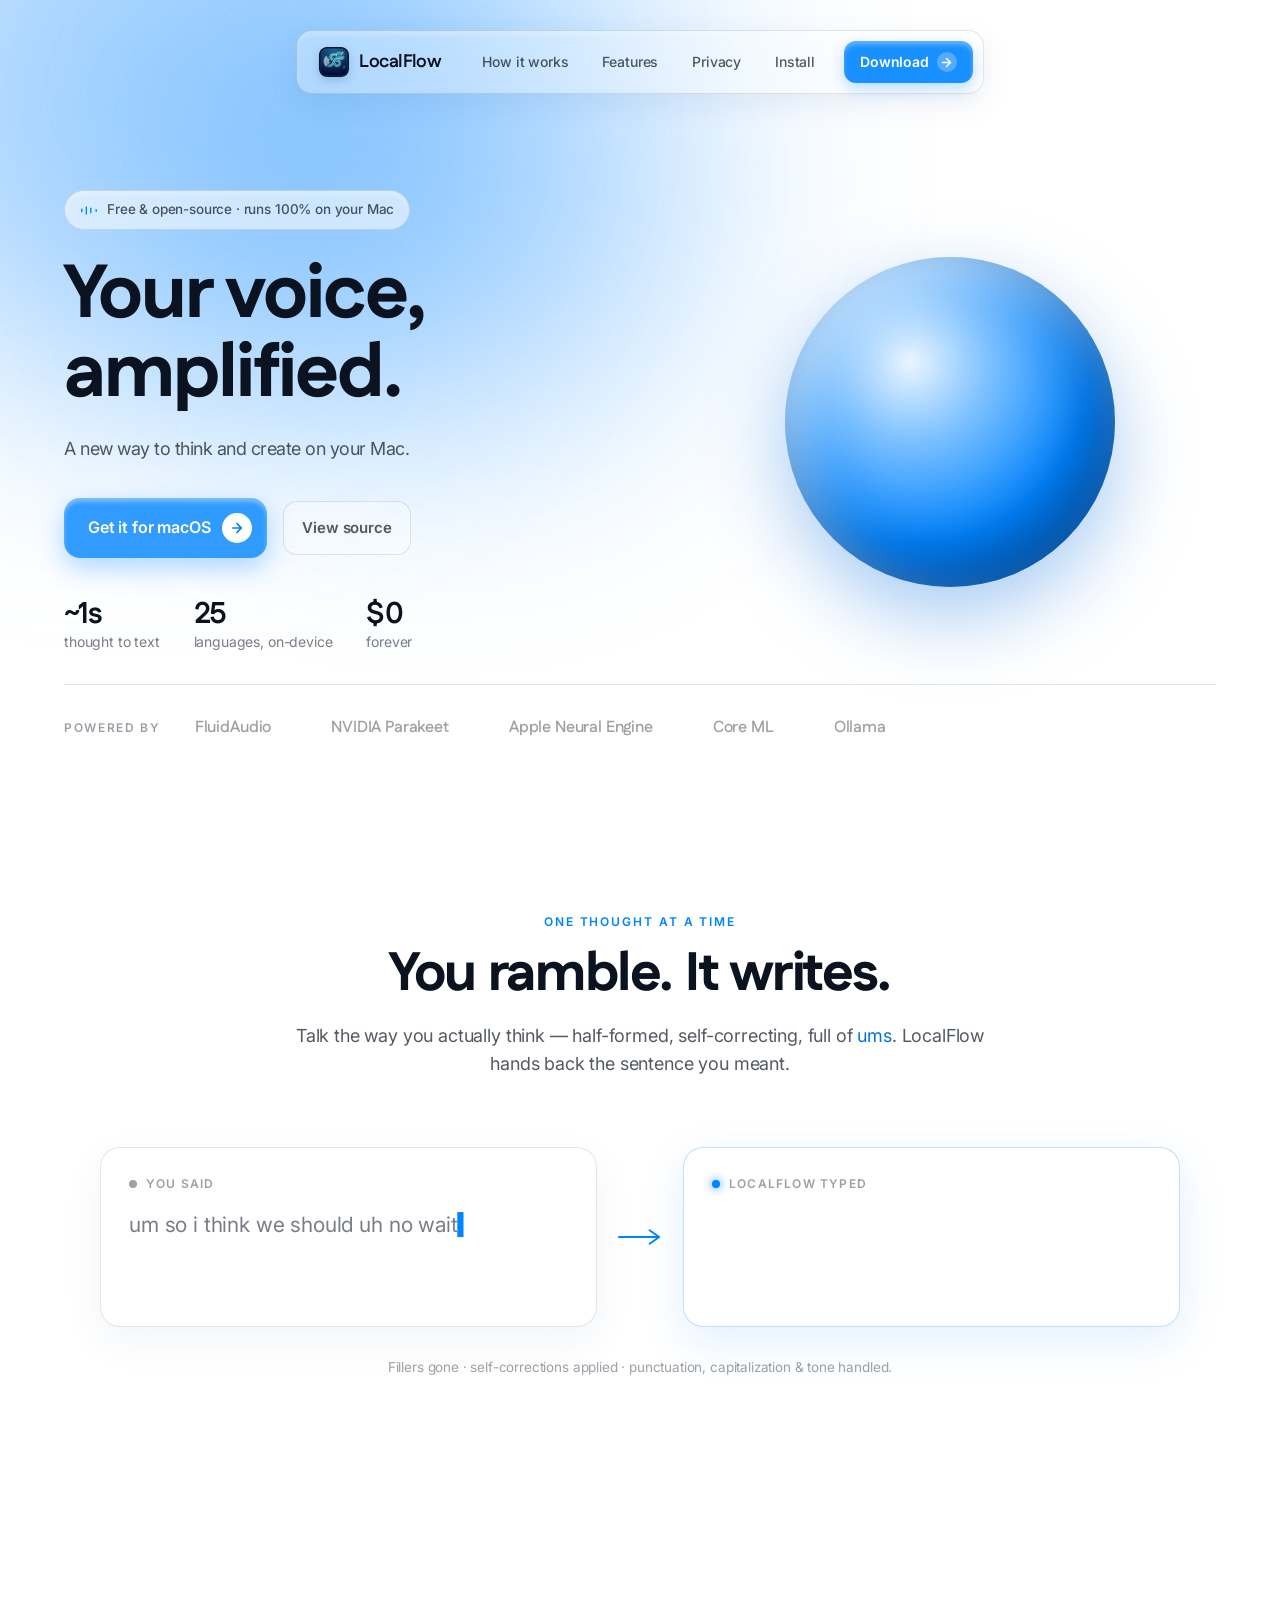
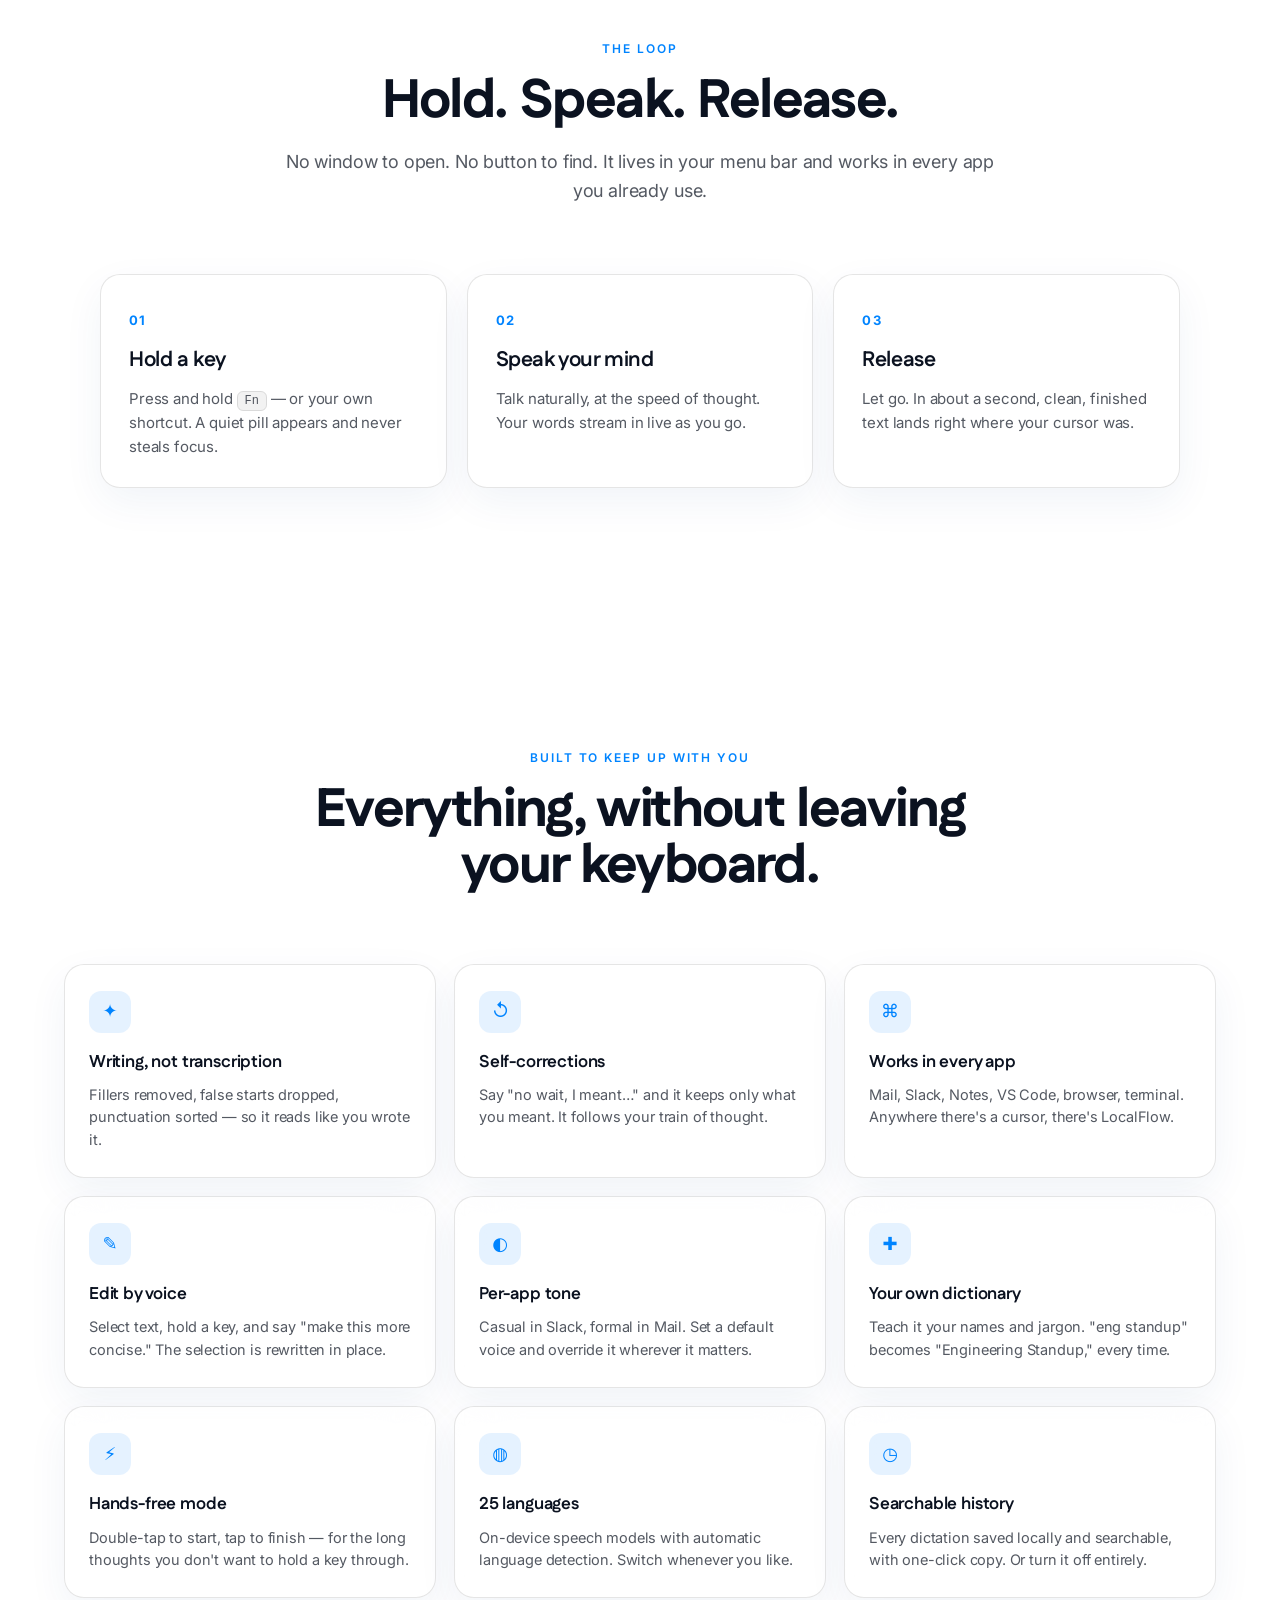
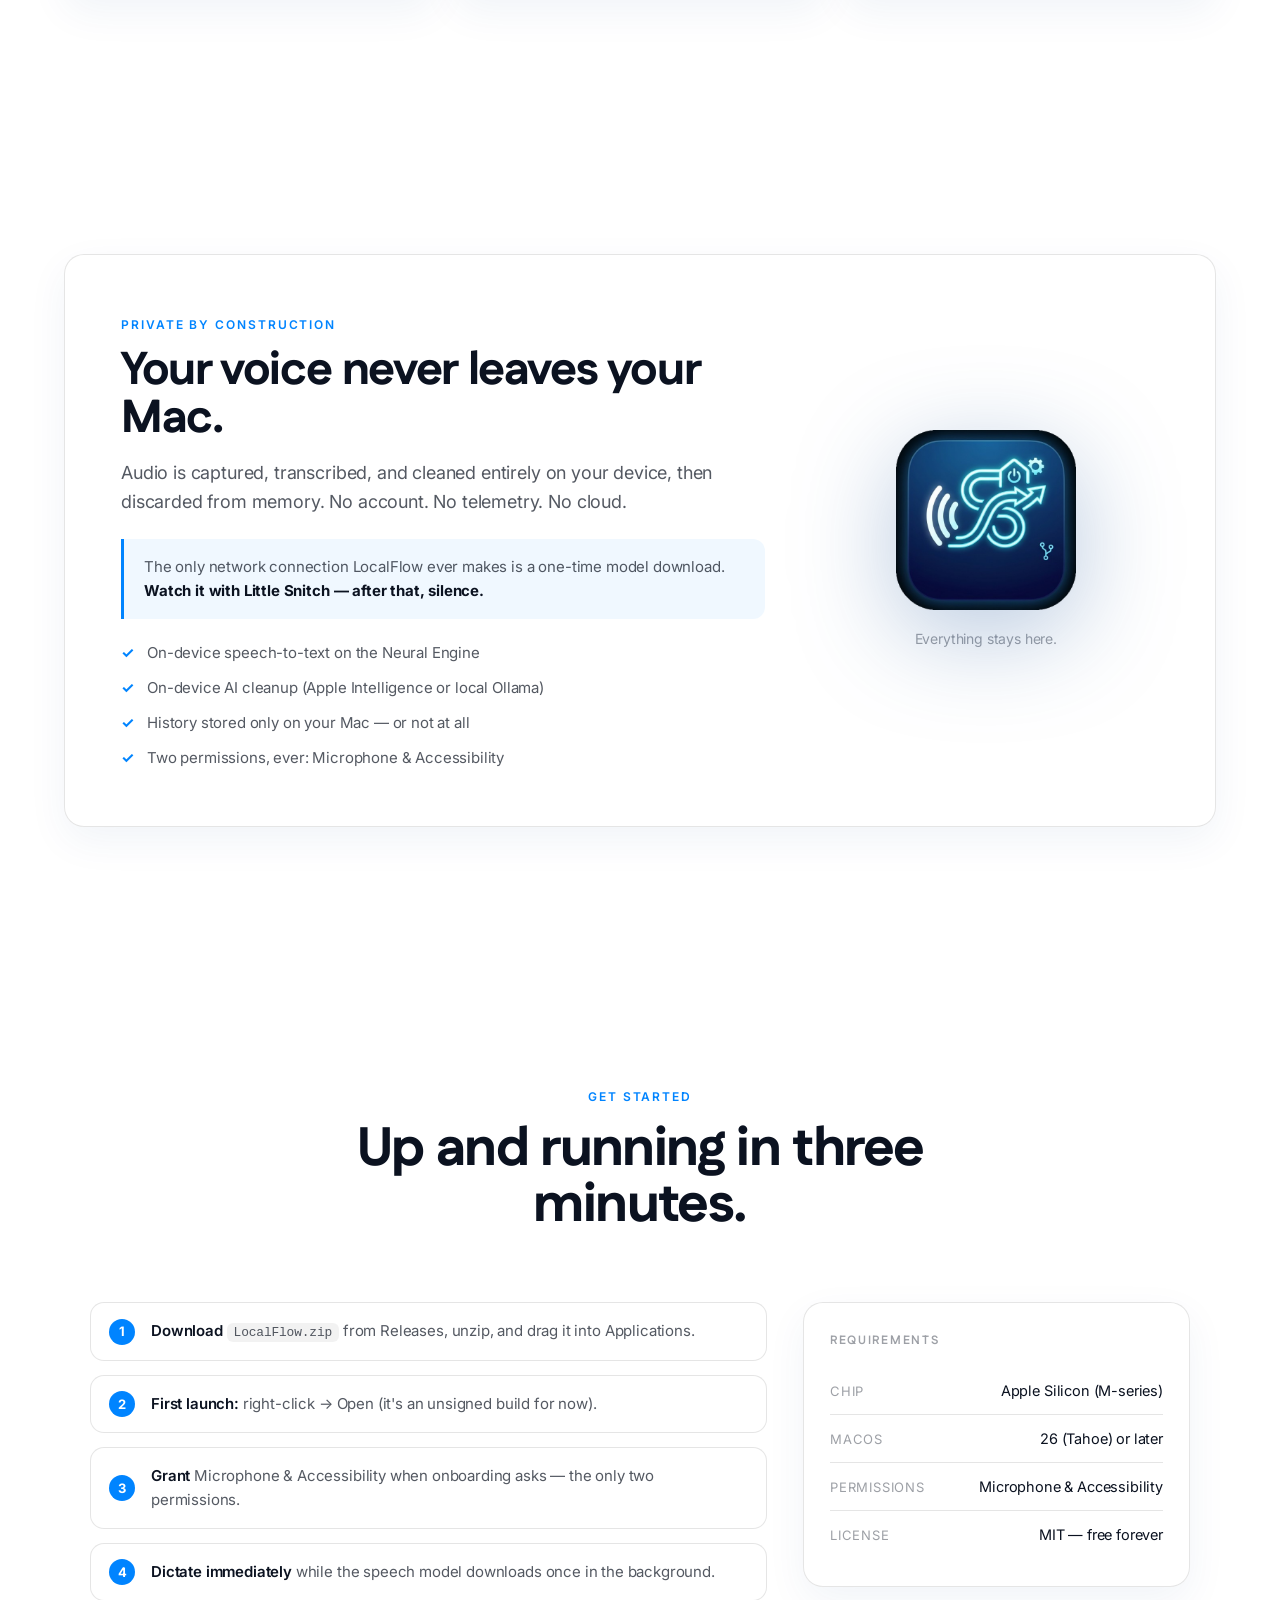
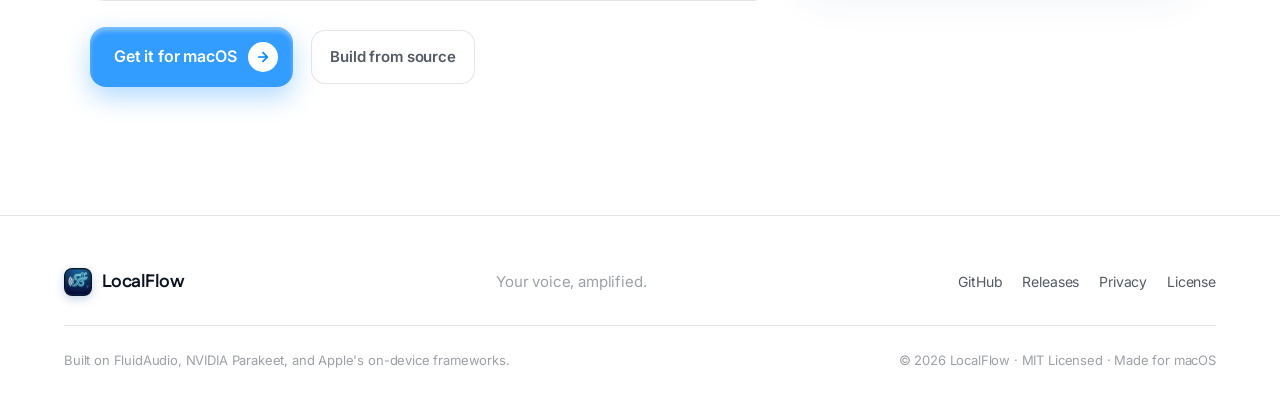
==== docs/index.html @ 54b26c1d "site: update social meta URLs to localflow.ninja.leafsteroids.net Co-authored-by: Cursor <cursoragen" ====
<!DOCTYPE html>
<html lang="en">
<head>
  <meta charset="UTF-8" />
  <meta name="viewport" content="width=device-width, initial-scale=1.0" />
  <title>LocalFlow — Your voice, amplified.</title>
  <meta name="description" content="A new way to think and create on your Mac. Speak naturally and get polished text wherever your cursor is — fast, free, open-source, and 100% on-device." />

  <meta property="og:type" content="website" />
  <meta property="og:title" content="LocalFlow — Your voice, amplified." />
  <meta property="og:description" content="A new way to think and create on your Mac. Free, open-source, 100% on-device voice dictation." />
  <meta property="og:url" content="https://localflow.ninja.leafsteroids.net" />
  <meta property="og:image" content="https://localflow.ninja.leafsteroids.net/assets/localflow-og.png" />
  <meta name="twitter:card" content="summary_large_image" />
  <meta name="twitter:title" content="LocalFlow — Your voice, amplified." />
  <meta name="twitter:description" content="A new way to think and create on your Mac. Free, open-source, 100% on-device voice dictation." />
  <meta name="twitter:image" content="https://localflow.ninja.leafsteroids.net/assets/localflow-og.png" />
  <meta name="theme-color" content="#ffffff" />
  <link rel="icon" type="image/png" sizes="32x32" href="assets/favicon-32.png?v=3" />
  <link rel="icon" type="image/png" sizes="16x16" href="assets/favicon-16.png?v=3" />
  <link rel="icon" type="image/png" sizes="48x48" href="assets/favicon-48.png?v=3" />
  <link rel="icon" type="image/png" href="assets/favicon.png?v=3" />
  <link rel="apple-touch-icon" href="assets/apple-touch-icon.png?v=3" />

  <link rel="preconnect" href="https://fonts.googleapis.com" />
  <link rel="preconnect" href="https://fonts.gstatic.com" crossorigin />
  <link href="https://fonts.googleapis.com/css2?family=Fustat:wght@400;500;600;700;800&family=Inter:wght@400;500;600&display=swap" rel="stylesheet" />
  <link rel="stylesheet" href="styles.css" />
</head>
<body>
  <!-- layered background glow -->
  <div class="bg-glow" aria-hidden="true">
    <span class="glow glow-a"></span>
    <span class="glow glow-b"></span>
  </div>

  <!-- ===================== GLASS NAVBAR ===================== -->
  <nav class="glass-nav" aria-label="Primary">
    <a class="nav-brand" href="#top" aria-label="LocalFlow home">
      <img class="brand-icon" src="assets/localflow-mark.png" alt="" width="30" height="30" />
      LocalFlow
    </a>
    <div class="nav-links">
      <a href="#how">How it works</a>
      <a href="#features">Features</a>
      <a href="#privacy">Privacy</a>
      <a href="#install">Install</a>
    </div>
    <a class="nav-signup" href="https://github.com/saiteja05/localflow/releases" target="_blank" rel="noopener">
      Download
      <span class="signup-arrow" aria-hidden="true">
        <svg viewBox="0 0 16 16" width="13" height="13"><path d="M3 8h9M8 3l5 5-5 5" fill="none" stroke="currentColor" stroke-width="1.8" stroke-linecap="round" stroke-linejoin="round"/></svg>
      </span>
    </a>
  </nav>

  <!-- ===================== HERO ===================== -->
  <header class="hero" id="top">
    <div class="hero-grid">
      <div class="hero-content">
        <div class="badge">
          <span class="badge-mark" aria-hidden="true">
            <svg viewBox="0 0 40 24" width="18" height="11"><g fill="none" stroke="currentColor" stroke-width="3" stroke-linecap="round"><line x1="4" y1="9" x2="4" y2="15"/><line x1="14" y1="4" x2="14" y2="20"/><line x1="24" y1="7" x2="24" y2="17"/><line x1="36" y1="10" x2="36" y2="14"/></g></svg>
          </span>
          Free &amp; open-source · runs 100% on your Mac
        </div>

        <h1 class="hero-title">Your voice,<br />amplified.</h1>
        <p class="hero-sub">A new way to think and create on your Mac.</p>

        <div class="hero-actions">
          <a class="cta-primary" href="https://github.com/saiteja05/localflow/releases" target="_blank" rel="noopener">
            Get it for macOS
            <span class="cta-arrow" aria-hidden="true">
              <svg viewBox="0 0 16 16" width="14" height="14"><path d="M3 8h9M8 3l5 5-5 5" fill="none" stroke="currentColor" stroke-width="1.9" stroke-linecap="round" stroke-linejoin="round"/></svg>
            </span>
          </a>
          <a class="cta-ghost" href="https://github.com/saiteja05/localflow" target="_blank" rel="noopener">View source</a>
        </div>

        <ul class="hero-facts">
          <li><strong>~1s</strong> thought to text</li>
          <li><strong>25</strong> languages, on-device</li>
          <li><strong>$0</strong> forever</li>
        </ul>
      </div>

      <div class="hero-orb" aria-hidden="true">
        <div class="orb-fallback"></div>
        <video class="orb-video" autoplay loop muted playsinline poster="">
          <source src="https://future.co/images/homepage/glassy-orb/orb-purple.webm" type="video/webm" />
        </video>
      </div>
    </div>

    <!-- powered-by row -->
    <div class="poweredby">
      <span class="poweredby-label">Powered by</span>
      <div class="poweredby-logos">
        <span>FluidAudio</span>
        <span>NVIDIA Parakeet</span>
        <span>Apple Neural Engine</span>
        <span>Core ML</span>
        <span>Ollama</span>
      </div>
    </div>
  </header>

  <main>
    <!-- ===================== BEFORE / AFTER ===================== -->
    <section class="demo" id="demo">
      <div class="section-head">
        <span class="kicker">One thought at a time</span>
        <h2>You ramble. It writes.</h2>
        <p class="lede">Talk the way you actually think — half-formed, self-correcting, full of <em>ums</em>. LocalFlow hands back the sentence you meant.</p>
      </div>
      <div class="demo-stage">
        <div class="glass-card demo-before">
          <div class="demo-label"><span class="mic-dot" aria-hidden="true"></span> You said</div>
          <p class="demo-text" id="demo-before-text"></p>
        </div>
        <div class="demo-arrow" aria-hidden="true">
          <svg viewBox="0 0 48 24" width="46" height="24"><path d="M2 12 H42 M34 5 L44 12 L34 19" fill="none" stroke="currentColor" stroke-width="2" stroke-linecap="round" stroke-linejoin="round"/></svg>
        </div>
        <div class="glass-card demo-after">
          <div class="demo-label"><span class="check-dot" aria-hidden="true"></span> LocalFlow typed</div>
          <p class="demo-text demo-clean" id="demo-after-text"></p>
        </div>
      </div>
      <p class="demo-caption">Fillers gone · self-corrections applied · punctuation, capitalization &amp; tone handled.</p>
    </section>

    <!-- ===================== HOW ===================== -->
    <section class="how" id="how">
      <div class="section-head">
        <span class="kicker">The loop</span>
        <h2>Hold. Speak. Release.</h2>
        <p class="lede">No window to open. No button to find. It lives in your menu bar and works in every app you already use.</p>
      </div>
      <ol class="steps">
        <li class="glass-card step reveal"><span class="step-num">01</span><h3>Hold a key</h3><p>Press and hold <kbd>Fn</kbd> — or your own shortcut. A quiet pill appears and never steals focus.</p></li>
        <li class="glass-card step reveal"><span class="step-num">02</span><h3>Speak your mind</h3><p>Talk naturally, at the speed of thought. Your words stream in live as you go.</p></li>
        <li class="glass-card step reveal"><span class="step-num">03</span><h3>Release</h3><p>Let go. In about a second, clean, finished text lands right where your cursor was.</p></li>
      </ol>
    </section>

    <!-- ===================== FEATURES ===================== -->
    <section class="features" id="features">
      <div class="section-head">
        <span class="kicker">Built to keep up with you</span>
        <h2>Everything, without leaving your keyboard.</h2>
      </div>
      <div class="feature-grid">
        <article class="glass-card feature reveal"><div class="feature-ic">✦</div><h3>Writing, not transcription</h3><p>Fillers removed, false starts dropped, punctuation sorted — so it reads like you wrote it.</p></article>
        <article class="glass-card feature reveal"><div class="feature-ic">↺</div><h3>Self-corrections</h3><p>Say "no wait, I meant…" and it keeps only what you meant. It follows your train of thought.</p></article>
        <article class="glass-card feature reveal"><div class="feature-ic">⌘</div><h3>Works in every app</h3><p>Mail, Slack, Notes, VS Code, browser, terminal. Anywhere there's a cursor, there's LocalFlow.</p></article>
        <article class="glass-card feature reveal"><div class="feature-ic">✎</div><h3>Edit by voice</h3><p>Select text, hold a key, and say "make this more concise." The selection is rewritten in place.</p></article>
        <article class="glass-card feature reveal"><div class="feature-ic">◐</div><h3>Per-app tone</h3><p>Casual in Slack, formal in Mail. Set a default voice and override it wherever it matters.</p></article>
        <article class="glass-card feature reveal"><div class="feature-ic">✚</div><h3>Your own dictionary</h3><p>Teach it your names and jargon. "eng standup" becomes "Engineering Standup," every time.</p></article>
        <article class="glass-card feature reveal"><div class="feature-ic">⚡</div><h3>Hands-free mode</h3><p>Double-tap to start, tap to finish — for the long thoughts you don't want to hold a key through.</p></article>
        <article class="glass-card feature reveal"><div class="feature-ic">◍</div><h3>25 languages</h3><p>On-device speech models with automatic language detection. Switch whenever you like.</p></article>
        <article class="glass-card feature reveal"><div class="feature-ic">◷</div><h3>Searchable history</h3><p>Every dictation saved locally and searchable, with one-click copy. Or turn it off entirely.</p></article>
      </div>
    </section>

    <!-- ===================== PRIVACY ===================== -->
    <section class="privacy" id="privacy">
      <div class="glass-card privacy-inner">
        <div class="privacy-copy">
          <span class="kicker">Private by construction</span>
          <h2>Your voice never leaves your Mac.</h2>
          <p class="lede">Audio is captured, transcribed, and cleaned entirely on your device, then discarded from memory. No account. No telemetry. No cloud.</p>
          <p class="privacy-proof">The only network connection LocalFlow ever makes is a one-time model download. <strong>Watch it with Little Snitch — after that, silence.</strong></p>
          <ul class="privacy-list">
            <li>On-device speech-to-text on the Neural Engine</li>
            <li>On-device AI cleanup (Apple Intelligence or local Ollama)</li>
            <li>History stored only on your Mac — or not at all</li>
            <li>Two permissions, ever: Microphone &amp; Accessibility</li>
          </ul>
        </div>
        <div class="privacy-viz" aria-hidden="true">
          <img class="privacy-logo" src="assets/localflow-icon.png" alt="LocalFlow" width="200" height="200" />
          <p class="orb-caption">Everything stays here.</p>
        </div>
      </div>
    </section>

    <!-- ===================== INSTALL ===================== -->
    <section class="install" id="install">
      <div class="section-head">
        <span class="kicker">Get started</span>
        <h2>Up and running in three minutes.</h2>
      </div>
      <div class="install-grid">
        <div class="install-steps">
          <ol>
            <li><span>Download</span> <code>LocalFlow.zip</code> from Releases, unzip, and drag it into Applications.</li>
            <li><span>First launch:</span> right-click → Open (it's an unsigned build for now).</li>
            <li><span>Grant</span> Microphone &amp; Accessibility when onboarding asks — the only two permissions.</li>
            <li><span>Dictate immediately</span> while the speech model downloads once in the background.</li>
          </ol>
          <div class="install-cta">
            <a class="cta-primary" href="https://github.com/saiteja05/localflow/releases" target="_blank" rel="noopener">Get it for macOS
              <span class="cta-arrow" aria-hidden="true"><svg viewBox="0 0 16 16" width="14" height="14"><path d="M3 8h9M8 3l5 5-5 5" fill="none" stroke="currentColor" stroke-width="1.9" stroke-linecap="round" stroke-linejoin="round"/></svg></span>
            </a>
            <a class="cta-ghost" href="https://github.com/saiteja05/localflow#build-from-source" target="_blank" rel="noopener">Build from source</a>
          </div>
        </div>
        <aside class="glass-card req-card">
          <h3>Requirements</h3>
          <dl>
            <div><dt>Chip</dt><dd>Apple Silicon (M-series)</dd></div>
            <div><dt>macOS</dt><dd>26 (Tahoe) or later</dd></div>
            <div><dt>Permissions</dt><dd>Microphone &amp; Accessibility</dd></div>
            <div><dt>License</dt><dd>MIT — free forever</dd></div>
          </dl>
        </aside>
      </div>
    </section>
  </main>

  <!-- ===================== FOOTER ===================== -->
  <footer class="footer">
    <div class="footer-top">
      <a class="nav-brand" href="#top" aria-label="LocalFlow home">
        <img class="brand-icon" src="assets/localflow-mark.png" alt="" width="28" height="28" />
        LocalFlow
      </a>
      <p class="footer-tag">Your voice, amplified.</p>
      <nav class="footer-links" aria-label="Footer">
        <a href="https://github.com/saiteja05/localflow" target="_blank" rel="noopener">GitHub</a>
        <a href="https://github.com/saiteja05/localflow/releases" target="_blank" rel="noopener">Releases</a>
        <a href="#privacy">Privacy</a>
        <a href="https://github.com/saiteja05/localflow/blob/main/LICENSE" target="_blank" rel="noopener">License</a>
      </nav>
    </div>
    <div class="footer-bottom">
      <p>Built on FluidAudio, NVIDIA Parakeet, and Apple's on-device frameworks.</p>
      <p>© <span id="year"></span> LocalFlow · MIT Licensed · Made for macOS</p>
    </div>
  </footer>

  <script src="script.js"></script>
</body>
</html>
---- docs/styles.css ----
/* ============================================================
   localflow — "liquid glass" light theme
   White canvas · blue glow · glassmorphism · Fustat + Inter
   ============================================================ */

:root {
  --bg: #ffffff;
  --ink: #0b1220;
  --ink-70: rgba(11, 18, 32, 0.70);
  --ink-55: rgba(11, 18, 32, 0.55);
  --ink-40: rgba(11, 18, 32, 0.40);
  --blue: #0084ff;
  --blue-strong: #0072e0;
  --blue-lt: #319aff;
  --blue-ltr: #60b1ff;
  --star: #ff801e;
  --glass: rgba(255, 255, 255, 0.30);
  --glass-strong: rgba(255, 255, 255, 0.55);
  --stroke: rgba(0, 0, 0, 0.10);
  --hi: inset 0px 4px 4px 0px rgba(255, 255, 255, 0.25);
  --maxw: 1600px;
  --ease: cubic-bezier(0.22, 1, 0.36, 1);
}

* { box-sizing: border-box; margin: 0; padding: 0; }
html { scroll-behavior: smooth; -webkit-text-size-adjust: 100%; }
html, body { height: 100%; }

body {
  font-family: 'Inter', system-ui, -apple-system, sans-serif;
  background: var(--bg);
  color: var(--ink);
  -webkit-font-smoothing: antialiased;
  -moz-osx-font-smoothing: grayscale;
  letter-spacing: -0.01em;
  line-height: 1.6;
  overflow-x: hidden;
  position: relative;
}

a { color: inherit; text-decoration: none; }
em { font-style: normal; color: var(--blue-strong); }
::selection { background: rgba(0, 132, 255, 0.18); }

h1, h2, h3, .nav-brand, .stat-num, .hero-facts strong {
  font-family: 'Fustat', 'Inter', sans-serif;
}

/* ===================== BACKGROUND GLOW ===================== */
.bg-glow { position: fixed; inset: 0; z-index: 0; pointer-events: none; overflow: hidden; }
.glow { position: absolute; border-radius: 50%; filter: blur(120px); opacity: 0.55; }
.glow-a { width: 620px; height: 620px; top: -220px; left: -160px; background: var(--blue-ltr); }
.glow-b { width: 520px; height: 520px; top: -80px; left: 180px; background: var(--blue-lt); opacity: 0.40; }

/* ===================== GLASS NAVBAR ===================== */
.glass-nav {
  position: sticky;
  top: 30px;
  z-index: 50;
  width: fit-content;
  max-width: calc(100% - 32px);
  margin: 30px auto 0;
  display: flex;
  align-items: center;
  gap: 8px;
  padding: 10px 10px 10px 22px;
  background: var(--glass);
  -webkit-backdrop-filter: blur(50px);
  backdrop-filter: blur(50px);
  border: 1px solid var(--stroke);
  border-radius: 16px;
  box-shadow: var(--hi), 0 10px 30px rgba(0, 60, 140, 0.08);
}
.nav-brand { display: inline-flex; align-items: center; gap: 10px; font-weight: 700; font-size: 18px; color: var(--ink); letter-spacing: -0.03em; }
.nav-logo { color: var(--blue); display: inline-flex; }
.brand-icon { display: block; border-radius: 8px; box-shadow: 0 3px 10px rgba(0, 60, 140, 0.22); }
.nav-links { display: flex; align-items: center; gap: 4px; margin: 0 6px 0 18px; }
.nav-links a { font-size: 14px; font-weight: 500; color: var(--ink-70); padding: 9px 15px; border-radius: 10px; transition: color 0.2s, background 0.2s; }
.nav-links a:hover { color: var(--ink); background: rgba(255,255,255,0.45); }
.nav-signup {
  display: inline-flex; align-items: center; gap: 8px;
  font-size: 14px; font-weight: 600; color: #fff;
  background: rgba(0, 132, 255, 0.9);
  padding: 10px 16px; border-radius: 12px;
  box-shadow: inset 0px 4px 4px 0px rgba(255,255,255,0.30), 0 6px 16px rgba(0,132,255,0.28);
  transition: transform 0.2s var(--ease), background 0.2s;
}
.nav-signup:hover { background: var(--blue); transform: translateY(-1px); }
.signup-arrow { display: inline-flex; width: 20px; height: 20px; align-items: center; justify-content: center; background: rgba(255,255,255,0.25); border-radius: 50%; }

/* ===================== HERO ===================== */
.hero { position: relative; z-index: 10; max-width: var(--maxw); margin: 0 auto; padding: clamp(48px, 8vw, 96px) clamp(20px, 5vw, 72px) 40px; }
.hero-grid { display: grid; grid-template-columns: 1.05fr 0.95fr; gap: 32px; align-items: center; }

.badge {
  display: inline-flex; align-items: center; gap: 9px;
  font-size: 13.5px; font-weight: 500; color: var(--ink-70);
  background: var(--glass-strong);
  border: 1px solid var(--stroke);
  box-shadow: var(--hi);
  padding: 8px 15px; border-radius: 999px;
  -webkit-backdrop-filter: blur(20px); backdrop-filter: blur(20px);
}
.badge-mark { color: var(--blue); display: inline-flex; }

.hero-title { font-weight: 800; font-size: clamp(44px, 6vw, 75px); line-height: 1.05; letter-spacing: -2px; margin: 26px 0 0; color: var(--ink); }
.hero-sub { font-size: 18px; letter-spacing: -0.5px; color: var(--ink-70); max-width: 520px; margin-top: 22px; }

.hero-actions { display: flex; align-items: center; gap: 16px; margin-top: 34px; flex-wrap: wrap; }
.cta-primary {
  display: inline-flex; align-items: center; gap: 12px;
  font-size: 16px; font-weight: 600; color: #fff;
  background: rgba(0, 132, 255, 0.8);
  -webkit-backdrop-filter: blur(2px); backdrop-filter: blur(2px);
  padding: 15px 15px 15px 24px; border-radius: 16px;
  box-shadow: inset 0px 4px 4px 0px rgba(255,255,255,0.35), 0 10px 26px rgba(0,132,255,0.30);
  transition: transform 0.25s var(--ease), background 0.25s;
}
.cta-primary:hover { transform: scale(1.02); background: var(--blue); }
.cta-arrow { display: inline-flex; width: 30px; height: 30px; align-items: center; justify-content: center; background: #fff; color: var(--blue); border-radius: 50%; }
.cta-ghost { font-size: 15px; font-weight: 600; color: var(--ink-70); padding: 14px 18px; border-radius: 14px; border: 1px solid var(--stroke); background: var(--glass); transition: color 0.2s, background 0.2s; }
.cta-ghost:hover { color: var(--ink); background: var(--glass-strong); }

.hero-facts { list-style: none; display: flex; gap: 34px; margin-top: 40px; flex-wrap: wrap; }
.hero-facts li { font-size: 14px; color: var(--ink-55); }
.hero-facts strong { display: block; font-size: 30px; font-weight: 700; color: var(--ink); letter-spacing: -0.03em; line-height: 1.1; }

/* orb */
.hero-orb { position: relative; min-height: 440px; display: flex; align-items: center; justify-content: center; }
.orb-fallback {
  position: absolute; width: 62%; aspect-ratio: 1; border-radius: 50%;
  background:
    radial-gradient(circle at 38% 32%, #eaf5ff 0%, #7cc0ff 26%, var(--blue) 60%, #0057b8 100%);
  box-shadow: 0 30px 80px rgba(0,110,220,0.35), inset -20px -26px 60px rgba(0,40,90,0.45), inset 18px 20px 50px rgba(255,255,255,0.6);
  filter: blur(0.3px);
  animation: float 7s ease-in-out infinite;
}
.orb-video {
  position: relative; z-index: 2;
  width: 100%; max-width: 620px; height: auto;
  transform: scale(1.25);
  mix-blend-mode: screen;
  filter: hue-rotate(-55deg) saturate(250%) brightness(1.2) contrast(1.1);
  pointer-events: none;
}
.hero-orb.no-video .orb-video { display: none; }
.hero-orb.no-video .orb-fallback { width: 70%; }
@keyframes float { 0%,100% { transform: translateY(0); } 50% { transform: translateY(-14px); } }

/* powered by */
.poweredby { display: flex; align-items: center; gap: 34px; margin-top: 30px; padding-top: 30px; border-top: 1px solid var(--stroke); flex-wrap: wrap; }
.poweredby-label { font-size: 12px; text-transform: uppercase; letter-spacing: 0.14em; color: var(--ink-40); font-weight: 600; }
.poweredby-logos { display: flex; align-items: center; gap: clamp(24px, 5vw, 60px); flex-wrap: wrap; }
.poweredby-logos span { font-family: 'Fustat', sans-serif; font-weight: 600; font-size: 16px; color: var(--ink-40); filter: grayscale(1); transition: color 0.2s; }
.poweredby-logos span:hover { color: var(--ink-70); }

/* ===================== SHARED SECTIONS ===================== */
main { position: relative; z-index: 10; }
section { max-width: var(--maxw); margin: 0 auto; padding: clamp(64px, 10vw, 130px) clamp(20px, 5vw, 72px); }
.section-head { max-width: 720px; margin: 0 auto clamp(40px, 6vw, 68px); text-align: center; }
.kicker { display: inline-block; font-size: 12px; letter-spacing: 0.16em; text-transform: uppercase; color: var(--blue); font-weight: 600; margin-bottom: 16px; }
.section-head h2 { font-size: clamp(30px, 4.6vw, 54px); font-weight: 800; letter-spacing: -0.03em; line-height: 1.04; }
.lede { font-size: clamp(15px, 1.5vw, 18px); color: var(--ink-70); margin-top: 18px; }

.glass-card {
  background: var(--glass-strong);
  border: 1px solid var(--stroke);
  border-radius: 20px;
  box-shadow: var(--hi), 0 14px 40px rgba(0, 60, 140, 0.06);
  -webkit-backdrop-filter: blur(30px); backdrop-filter: blur(30px);
}

/* demo */
.demo-stage { display: flex; align-items: stretch; justify-content: center; gap: 20px; max-width: 1080px; margin: 0 auto; flex-wrap: wrap; }
.demo-before, .demo-after { flex: 1 1 380px; min-height: 180px; padding: 26px 28px; }
.demo-after { border-color: rgba(0,132,255,0.25); box-shadow: var(--hi), 0 14px 44px rgba(0,132,255,0.12); }
.demo-label { display: flex; align-items: center; gap: 9px; font-size: 12px; color: var(--ink-40); text-transform: uppercase; letter-spacing: 0.1em; font-weight: 600; margin-bottom: 16px; }
.mic-dot, .check-dot { width: 8px; height: 8px; border-radius: 50%; display: inline-block; }
.mic-dot { background: var(--ink-40); animation: pulse 1.4s ease-in-out infinite; }
.check-dot { background: var(--blue); box-shadow: 0 0 10px var(--blue); }
@keyframes pulse { 0%,100% { opacity: 0.3; } 50% { opacity: 1; } }
.demo-text { font-size: clamp(17px, 2vw, 21px); line-height: 1.5; color: var(--ink-55); min-height: 1.5em; }
.demo-text::after { content: "▍"; color: var(--blue); opacity: 0; }
.demo-text.typing::after { opacity: 1; animation: caret 1s step-end infinite; }
@keyframes caret { 50% { opacity: 0; } }
.demo-clean { color: var(--ink); font-weight: 600; }
.demo-arrow { display: flex; align-items: center; color: var(--blue); }
.demo-caption { text-align: center; color: var(--ink-40); font-size: 13.5px; margin-top: 30px; }

/* how */
.steps { list-style: none; display: grid; grid-template-columns: repeat(3, 1fr); gap: 20px; max-width: 1080px; margin: 0 auto; }
.step { padding: 32px 28px 28px; }
.step-num { font-size: 13px; font-weight: 700; color: var(--blue); letter-spacing: 0.1em; }
.step h3 { font-size: 21px; font-weight: 700; letter-spacing: -0.02em; margin: 12px 0 9px; }
.step p { color: var(--ink-70); font-size: 15px; }
.step kbd { font-family: ui-monospace, monospace; font-size: 12px; background: rgba(0,0,0,0.05); border: 1px solid var(--stroke); border-radius: 6px; padding: 2px 7px; }

/* features */
.feature-grid { display: grid; grid-template-columns: repeat(3, 1fr); gap: 18px; max-width: 1180px; margin: 0 auto; }
.feature { padding: 26px 24px; transition: transform 0.35s var(--ease), box-shadow 0.35s; }
.feature:hover { transform: translateY(-4px); box-shadow: var(--hi), 0 22px 50px rgba(0,60,140,0.12); }
.feature-ic { width: 42px; height: 42px; display: flex; align-items: center; justify-content: center; border-radius: 12px; background: rgba(0,132,255,0.1); color: var(--blue); font-size: 18px; margin-bottom: 16px; }
.feature h3 { font-size: 17px; font-weight: 700; letter-spacing: -0.01em; margin-bottom: 8px; }
.feature p { color: var(--ink-70); font-size: 14.5px; line-height: 1.55; }

/* privacy */
.privacy-inner { display: grid; grid-template-columns: 1.3fr 0.7fr; gap: 48px; align-items: center; padding: clamp(32px, 5vw, 56px); max-width: 1180px; margin: 0 auto; }
.privacy-copy .kicker { margin-bottom: 12px; }
.privacy-copy h2 { font-size: clamp(28px, 4vw, 46px); font-weight: 800; letter-spacing: -0.03em; line-height: 1.05; }
.privacy-copy .lede { margin-top: 16px; }
.privacy-proof { margin: 22px 0; padding: 16px 20px; border-left: 3px solid var(--blue); background: rgba(0,132,255,0.06); border-radius: 0 12px 12px 0; color: var(--ink-70); font-size: 15px; }
.privacy-proof strong { color: var(--ink); }
.privacy-list { list-style: none; display: grid; gap: 11px; }
.privacy-list li { position: relative; padding-left: 26px; color: var(--ink-70); font-size: 15px; }
.privacy-list li::before { content: "✓"; position: absolute; left: 0; color: var(--blue); font-weight: 700; }
.privacy-viz { display: flex; flex-direction: column; align-items: center; gap: 18px; }
.privacy-logo { width: 180px; height: 180px; border-radius: 32px; filter: drop-shadow(0 24px 50px rgba(0,60,140,0.28)); animation: float 7s ease-in-out infinite; }
.orb-caption { color: var(--ink-40); font-size: 14px; }

/* install */
.install-grid { display: grid; grid-template-columns: 1.4fr 0.8fr; gap: 36px; max-width: 1100px; margin: 0 auto; align-items: start; }
.install-steps ol { list-style: none; counter-reset: step; display: grid; gap: 14px; }
.install-steps li { counter-increment: step; position: relative; padding: 16px 20px 16px 60px; background: var(--glass-strong); border: 1px solid var(--stroke); border-radius: 14px; box-shadow: var(--hi); color: var(--ink-70); font-size: 15px; -webkit-backdrop-filter: blur(20px); backdrop-filter: blur(20px); }
.install-steps li span { color: var(--ink); font-weight: 600; }
.install-steps li::before { content: counter(step); position: absolute; left: 18px; top: 50%; transform: translateY(-50%); width: 26px; height: 26px; display: flex; align-items: center; justify-content: center; border-radius: 50%; background: var(--blue); color: #fff; font-size: 13px; font-weight: 700; }
.install-steps code, .req-card code { font-family: ui-monospace, monospace; font-size: 0.86em; background: rgba(0,0,0,0.05); border-radius: 6px; padding: 2px 7px; }
.install-cta { display: flex; align-items: center; gap: 18px; margin-top: 26px; flex-wrap: wrap; }
.req-card { padding: 28px 26px; }
.req-card h3 { font-size: 12px; text-transform: uppercase; letter-spacing: 0.14em; color: var(--ink-40); margin-bottom: 16px; font-weight: 700; }
.req-card dl > div { display: flex; justify-content: space-between; align-items: baseline; gap: 16px; padding: 12px 0; border-top: 1px solid var(--stroke); }
.req-card dl > div:first-child { border-top: none; }
.req-card dt { color: var(--ink-40); font-size: 13px; text-transform: uppercase; letter-spacing: 0.06em; }
.req-card dd { color: var(--ink); font-size: 14.5px; text-align: right; }

/* footer */
.footer { position: relative; z-index: 10; max-width: var(--maxw); margin: 0 auto; padding: 52px clamp(20px, 5vw, 72px) 40px; border-top: 1px solid var(--stroke); }
.footer-top { display: flex; align-items: center; justify-content: space-between; gap: 22px; flex-wrap: wrap; }
.footer-tag { color: var(--ink-40); font-size: 15px; }
.footer-links { display: flex; gap: 20px; flex-wrap: wrap; }
.footer-links a { color: var(--ink-70); font-size: 14px; transition: color 0.2s; }
.footer-links a:hover { color: var(--blue); }
.footer-bottom { margin-top: 28px; padding-top: 24px; border-top: 1px solid var(--stroke); display: flex; justify-content: space-between; gap: 14px; flex-wrap: wrap; }
.footer-bottom p { color: var(--ink-40); font-size: 13px; }

/* reveal */
.reveal { opacity: 0; transform: translateY(26px); transition: opacity 0.7s var(--ease), transform 0.7s var(--ease); }
.reveal.in { opacity: 1; transform: translateY(0); }

/* responsive */
@media (max-width: 960px) {
  .hero-grid { grid-template-columns: 1fr; gap: 8px; }
  .hero-orb { min-height: 320px; order: -1; }
  .nav-links { display: none; }
  .steps { grid-template-columns: 1fr; }
  .feature-grid { grid-template-columns: repeat(2, 1fr); }
  .privacy-inner { grid-template-columns: 1fr; gap: 32px; }
  .install-grid { grid-template-columns: 1fr; }
}
@media (max-width: 560px) {
  .feature-grid { grid-template-columns: 1fr; }
  .demo-arrow { transform: rotate(90deg); }
  .footer-bottom { flex-direction: column; }
  .hero-facts { gap: 24px; }
}
@media (prefers-reduced-motion: reduce) {
  .reveal { opacity: 1 !important; transform: none !important; }
  .orb-fallback, .privacy-logo { animation: none !important; }
  html { scroll-behavior: auto; }
}
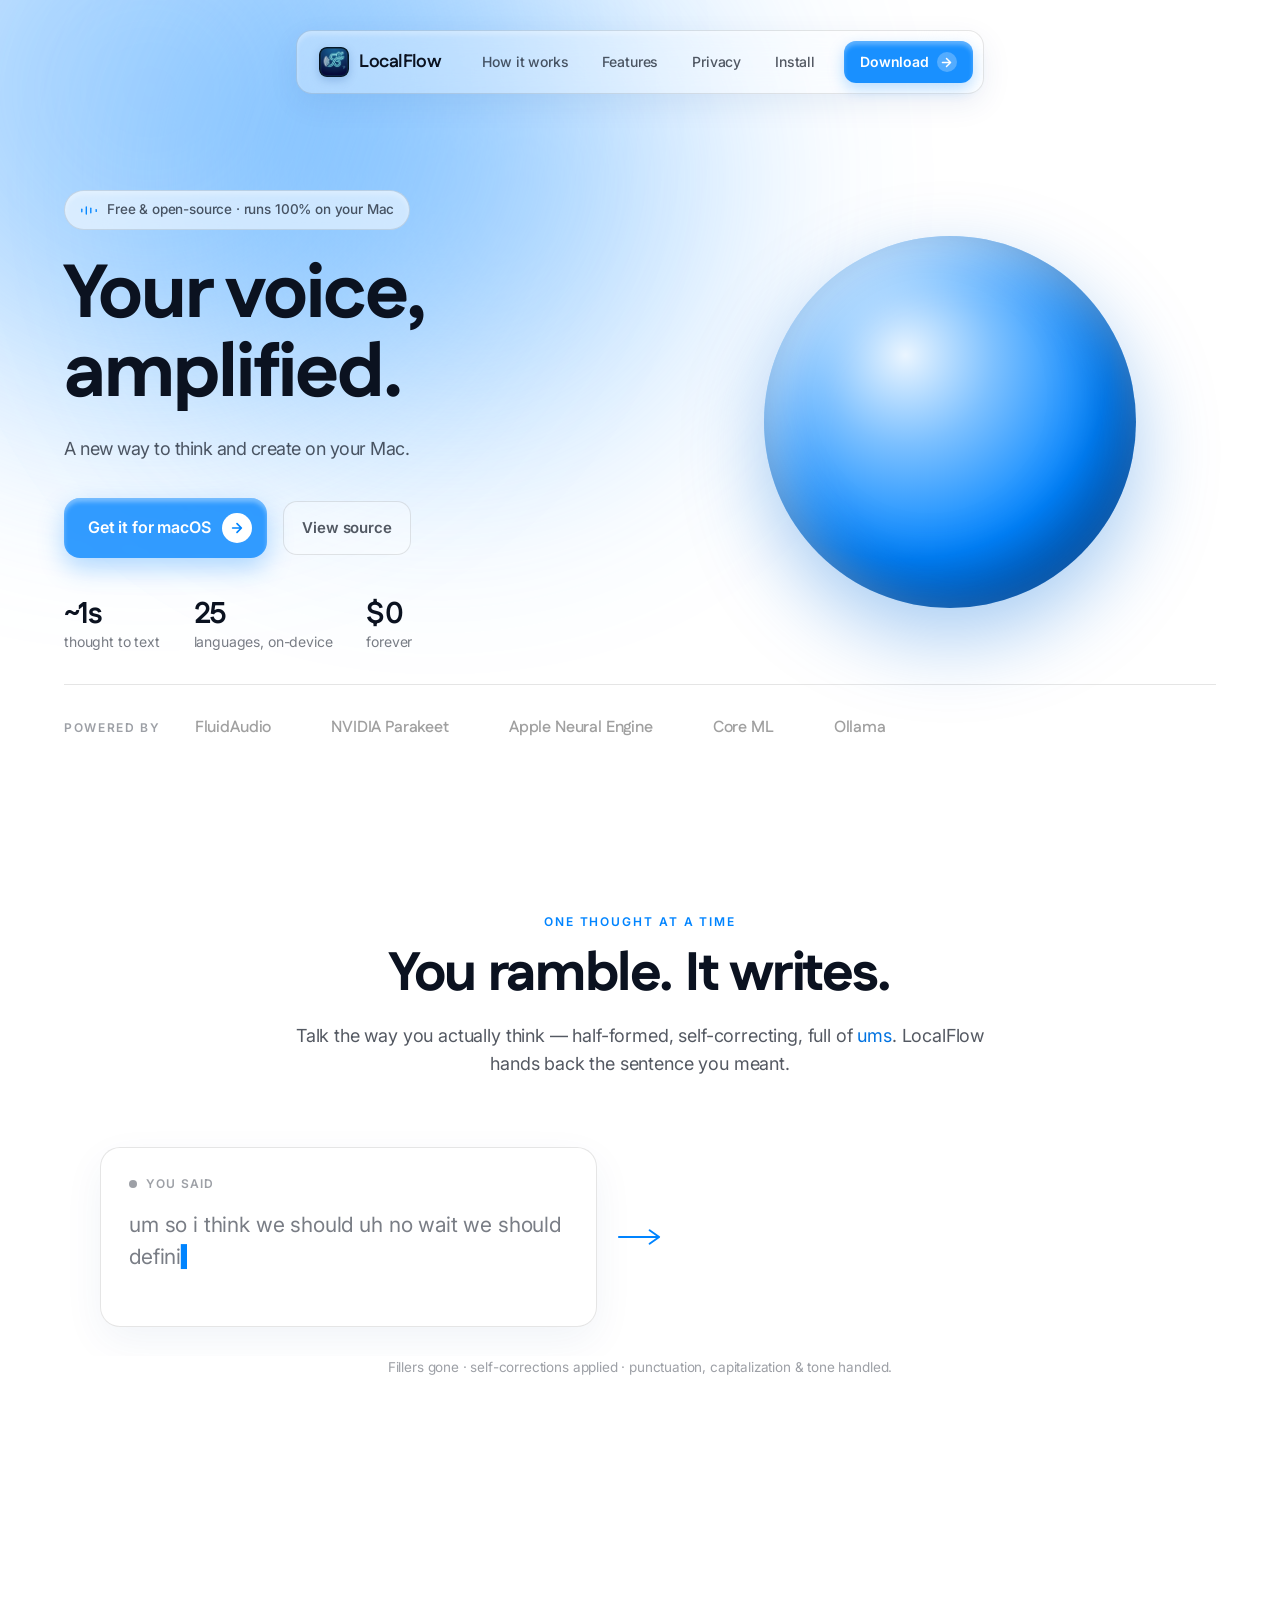
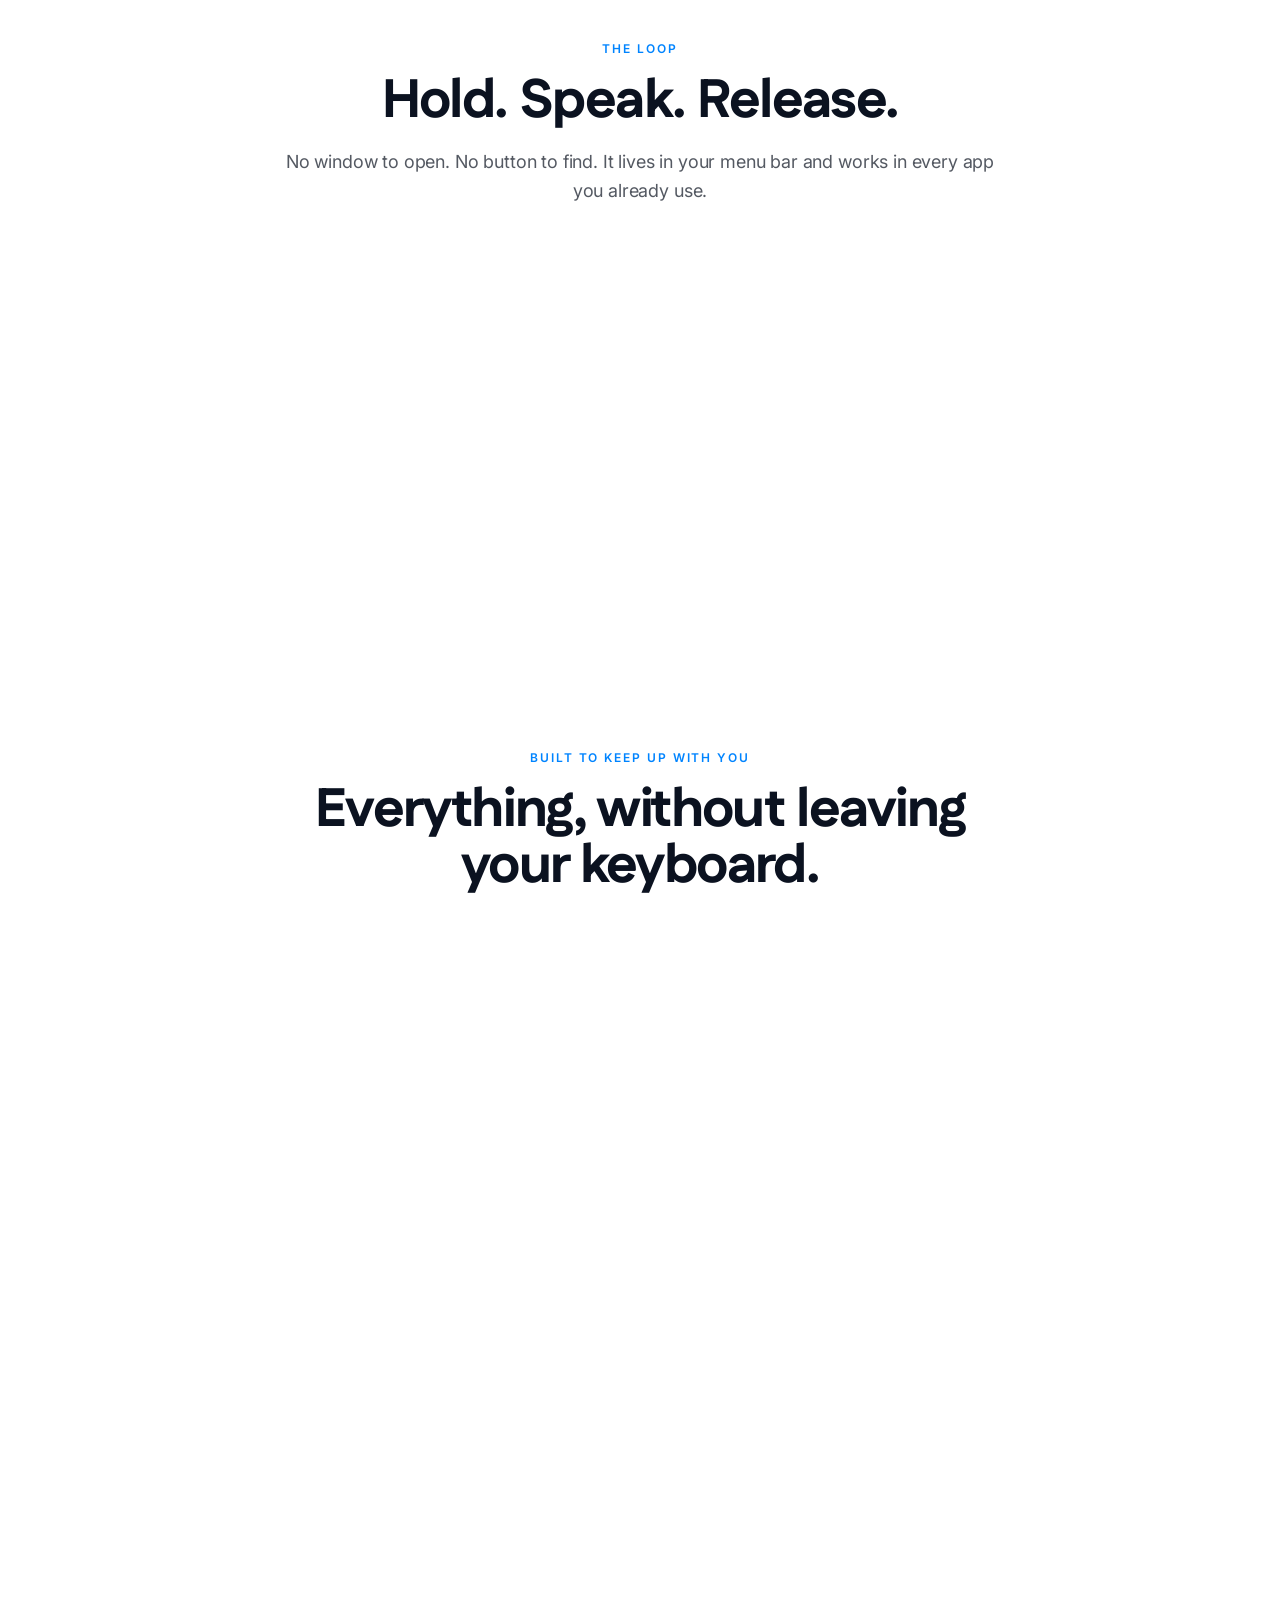
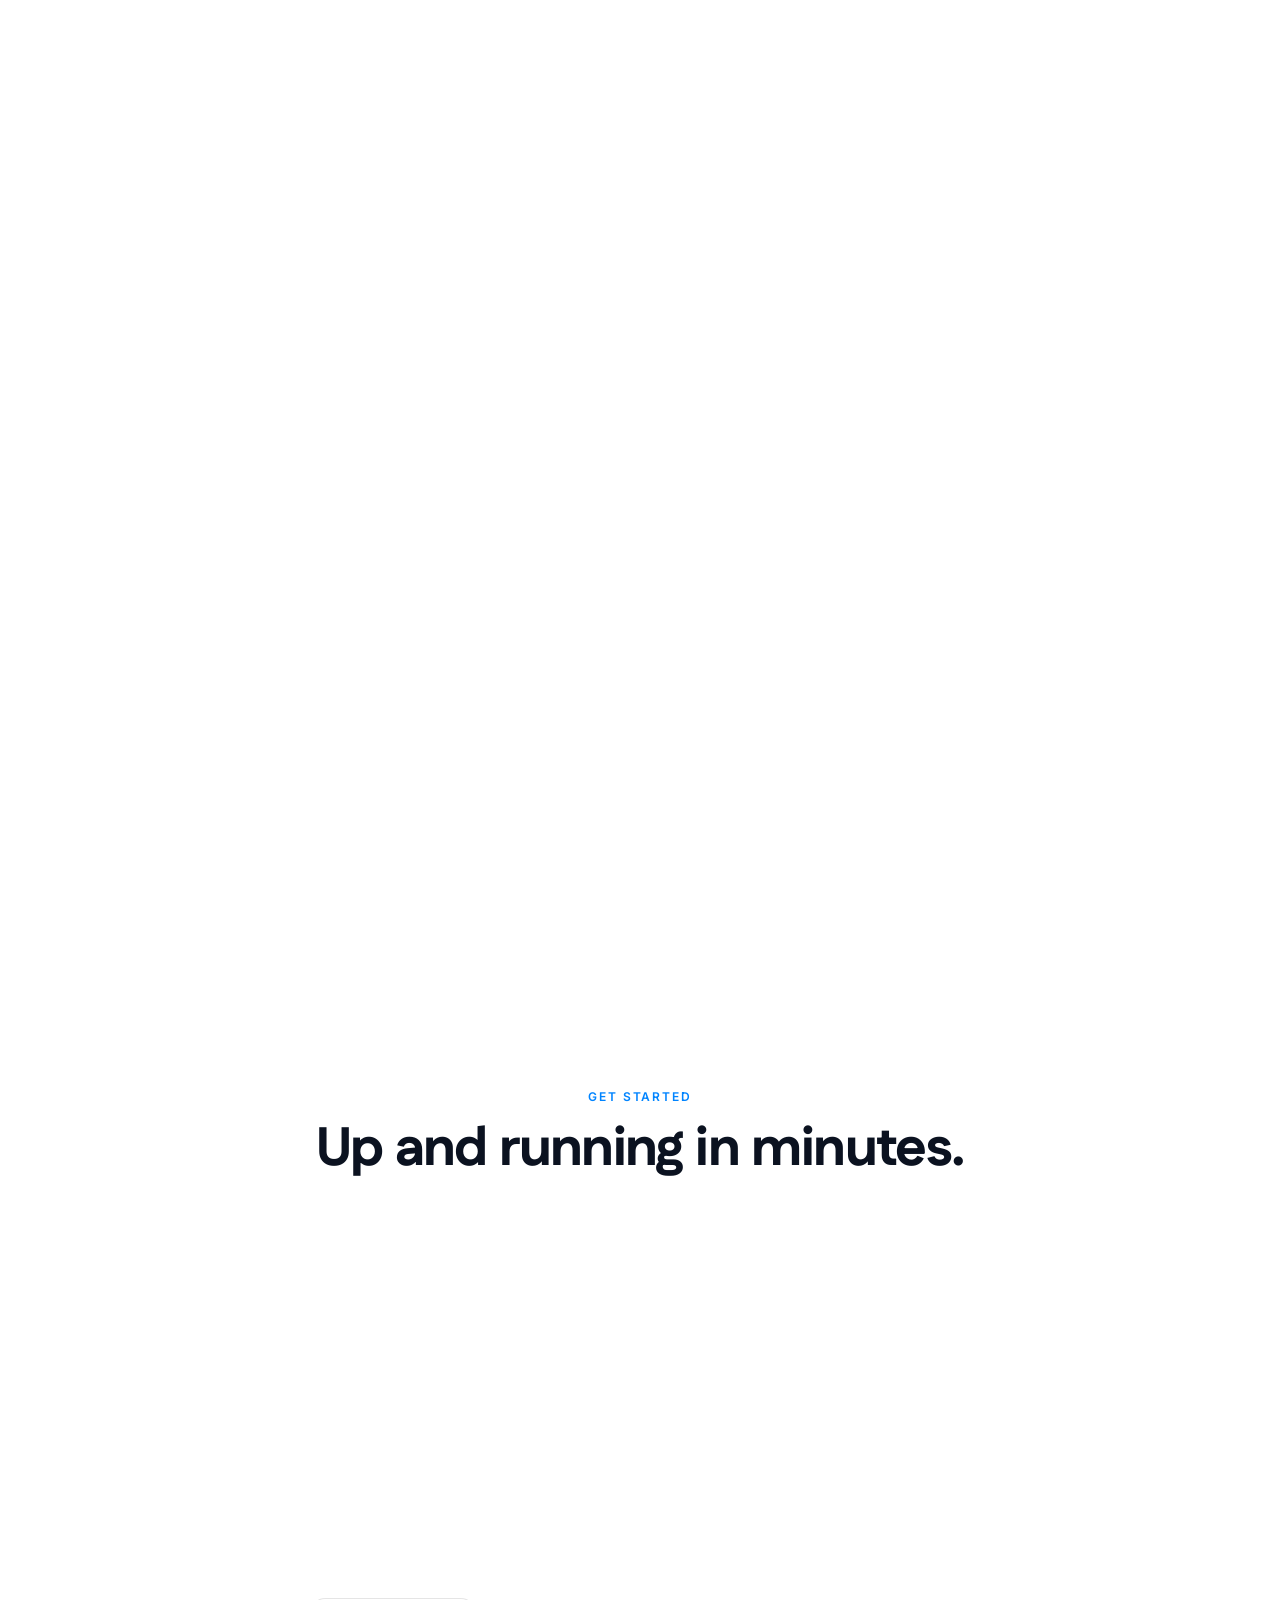
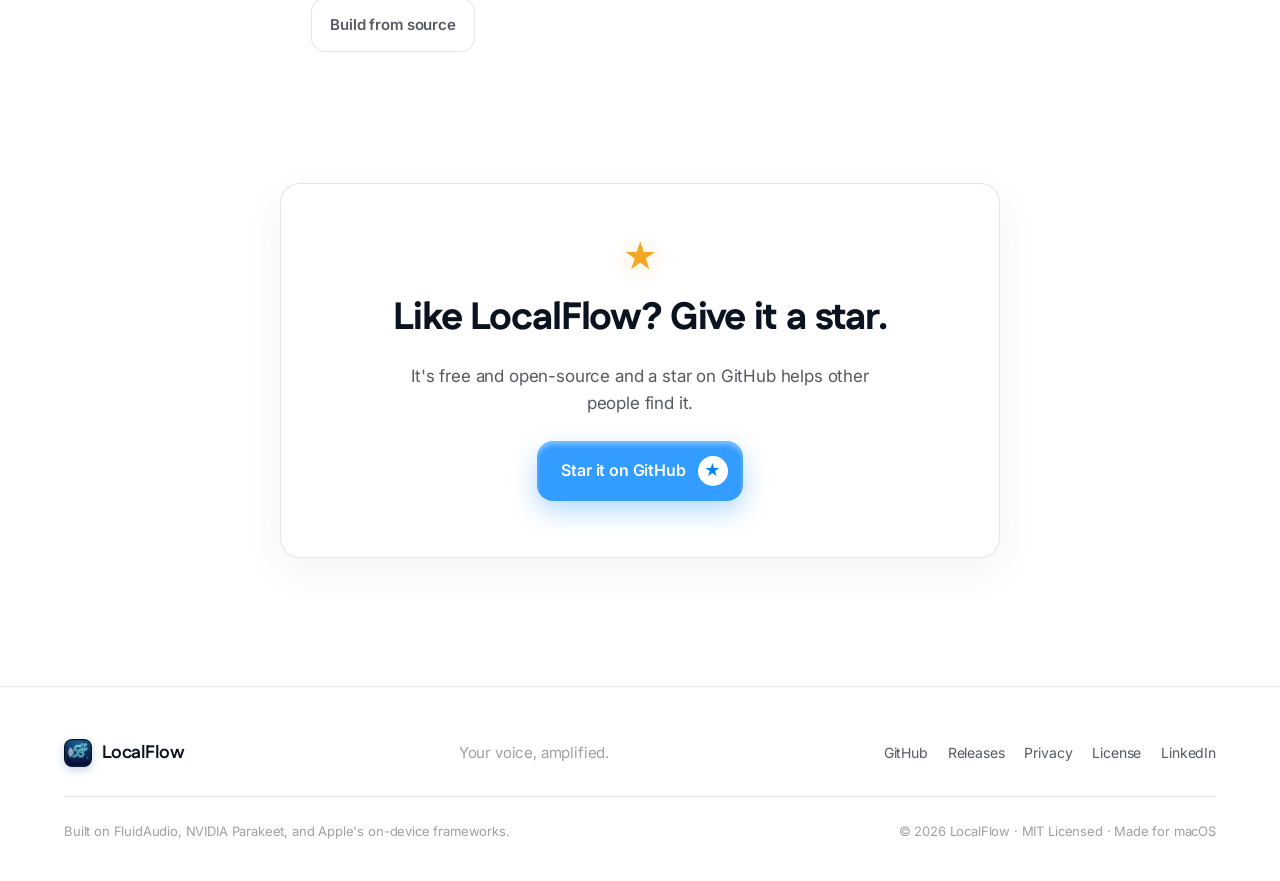
==== commit 71cf7d44: "site: DMG install steps, add GitHub star CTA, footer LinkedIn link Co-authored-by: Cursor <cursorage" ====
--- a/docs/index.html
+++ b/docs/index.html
@@ -1,245 +1,330 @@
 <!DOCTYPE html>
 <html lang="en">
+
 <head>
-  <meta charset="UTF-8" />
-  <meta name="viewport" content="width=device-width, initial-scale=1.0" />
-  <title>LocalFlow — Your voice, amplified.</title>
-  <meta name="description" content="A new way to think and create on your Mac. Speak naturally and get polished text wherever your cursor is — fast, free, open-source, and 100% on-device." />
-
-  <meta property="og:type" content="website" />
-  <meta property="og:title" content="LocalFlow — Your voice, amplified." />
-  <meta property="og:description" content="A new way to think and create on your Mac. Free, open-source, 100% on-device voice dictation." />
-  <meta property="og:url" content="https://localflow.ninja.leafsteroids.net" />
-  <meta property="og:image" content="https://localflow.ninja.leafsteroids.net/assets/localflow-og.png" />
-  <meta name="twitter:card" content="summary_large_image" />
-  <meta name="twitter:title" content="LocalFlow — Your voice, amplified." />
-  <meta name="twitter:description" content="A new way to think and create on your Mac. Free, open-source, 100% on-device voice dictation." />
-  <meta name="twitter:image" content="https://localflow.ninja.leafsteroids.net/assets/localflow-og.png" />
-  <meta name="theme-color" content="#ffffff" />
-  <link rel="icon" type="image/png" sizes="32x32" href="assets/favicon-32.png?v=3" />
-  <link rel="icon" type="image/png" sizes="16x16" href="assets/favicon-16.png?v=3" />
-  <link rel="icon" type="image/png" sizes="48x48" href="assets/favicon-48.png?v=3" />
-  <link rel="icon" type="image/png" href="assets/favicon.png?v=3" />
-  <link rel="apple-touch-icon" href="assets/apple-touch-icon.png?v=3" />
-
-  <link rel="preconnect" href="https://fonts.googleapis.com" />
-  <link rel="preconnect" href="https://fonts.gstatic.com" crossorigin />
-  <link href="https://fonts.googleapis.com/css2?family=Fustat:wght@400;500;600;700;800&family=Inter:wght@400;500;600&display=swap" rel="stylesheet" />
-  <link rel="stylesheet" href="styles.css" />
+    <meta charset="UTF-8" />
+    <meta name="viewport" content="width=device-width, initial-scale=1.0" />
+    <title>LocalFlow — Your voice, amplified.</title>
+    <meta name="description" content="A new way to think and create on your Mac. Speak naturally and get polished text wherever your cursor is — fast, free, open-source, and 100% on-device." />
+
+    <meta property="og:type" content="website" />
+    <meta property="og:title" content="LocalFlow — Your voice, amplified." />
+    <meta property="og:description" content="A new way to think and create on your Mac. Free, open-source, 100% on-device voice dictation." />
+    <meta property="og:url" content="https://localflow.ninja.leafsteroids.net" />
+    <meta property="og:image" content="https://localflow.ninja.leafsteroids.net/assets/localflow-og.png" />
+    <meta name="twitter:card" content="summary_large_image" />
+    <meta name="twitter:title" content="LocalFlow — Your voice, amplified." />
+    <meta name="twitter:description" content="A new way to think and create on your Mac. Free, open-source, 100% on-device voice dictation." />
+    <meta name="twitter:image" content="https://localflow.ninja.leafsteroids.net/assets/localflow-og.png" />
+    <meta name="theme-color" content="#ffffff" />
+    <link rel="icon" type="image/png" sizes="32x32" href="assets/favicon-32.png?v=3" />
+    <link rel="icon" type="image/png" sizes="16x16" href="assets/favicon-16.png?v=3" />
+    <link rel="icon" type="image/png" sizes="48x48" href="assets/favicon-48.png?v=3" />
+    <link rel="icon" type="image/png" href="assets/favicon.png?v=3" />
+    <link rel="apple-touch-icon" href="assets/apple-touch-icon.png?v=3" />
+
+    <link rel="preconnect" href="https://fonts.googleapis.com" />
+    <link rel="preconnect" href="https://fonts.gstatic.com" crossorigin />
+    <link href="https://fonts.googleapis.com/css2?family=Fustat:wght@400;500;600;700;800&family=Inter:wght@400;500;600&display=swap" rel="stylesheet" />
+    <link rel="stylesheet" href="styles.css" />
 </head>
+
 <body>
-  <!-- layered background glow -->
-  <div class="bg-glow" aria-hidden="true">
-    <span class="glow glow-a"></span>
-    <span class="glow glow-b"></span>
-  </div>
-
-  <!-- ===================== GLASS NAVBAR ===================== -->
-  <nav class="glass-nav" aria-label="Primary">
-    <a class="nav-brand" href="#top" aria-label="LocalFlow home">
-      <img class="brand-icon" src="assets/localflow-mark.png" alt="" width="30" height="30" />
-      LocalFlow
-    </a>
-    <div class="nav-links">
-      <a href="#how">How it works</a>
-      <a href="#features">Features</a>
-      <a href="#privacy">Privacy</a>
-      <a href="#install">Install</a>
+    <!-- layered background glow -->
+    <div class="bg-glow" aria-hidden="true">
+        <span class="glow glow-a"></span>
+        <span class="glow glow-b"></span>
     </div>
-    <a class="nav-signup" href="https://github.com/saiteja05/localflow/releases" target="_blank" rel="noopener">
-      Download
-      <span class="signup-arrow" aria-hidden="true">
-        <svg viewBox="0 0 16 16" width="13" height="13"><path d="M3 8h9M8 3l5 5-5 5" fill="none" stroke="currentColor" stroke-width="1.8" stroke-linecap="round" stroke-linejoin="round"/></svg>
-      </span>
-    </a>
-  </nav>
-
-  <!-- ===================== HERO ===================== -->
-  <header class="hero" id="top">
-    <div class="hero-grid">
-      <div class="hero-content">
-        <div class="badge">
-          <span class="badge-mark" aria-hidden="true">
-            <svg viewBox="0 0 40 24" width="18" height="11"><g fill="none" stroke="currentColor" stroke-width="3" stroke-linecap="round"><line x1="4" y1="9" x2="4" y2="15"/><line x1="14" y1="4" x2="14" y2="20"/><line x1="24" y1="7" x2="24" y2="17"/><line x1="36" y1="10" x2="36" y2="14"/></g></svg>
-          </span>
-          Free &amp; open-source · runs 100% on your Mac
-        </div>
-
-        <h1 class="hero-title">Your voice,<br />amplified.</h1>
-        <p class="hero-sub">A new way to think and create on your Mac.</p>
-
-        <div class="hero-actions">
-          <a class="cta-primary" href="https://github.com/saiteja05/localflow/releases" target="_blank" rel="noopener">
-            Get it for macOS
-            <span class="cta-arrow" aria-hidden="true">
-              <svg viewBox="0 0 16 16" width="14" height="14"><path d="M3 8h9M8 3l5 5-5 5" fill="none" stroke="currentColor" stroke-width="1.9" stroke-linecap="round" stroke-linejoin="round"/></svg>
+
+    <!-- ===================== GLASS NAVBAR ===================== -->
+    <nav class="glass-nav" aria-label="Primary">
+        <a class="nav-brand" href="#top" aria-label="LocalFlow home">
+            <img class="brand-icon" src="assets/localflow-mark.png" alt="" width="30" height="30" />
+            LocalFlow
+        </a>
+        <div class="nav-links">
+            <a href="#how">How it works</a>
+            <a href="#features">Features</a>
+            <a href="#privacy">Privacy</a>
+            <a href="#install">Install</a>
+        </div>
+        <a class="nav-signup" href="https://github.com/saiteja05/localflow/releases" target="_blank" rel="noopener">
+            Download
+            <span class="signup-arrow" aria-hidden="true">
+                <svg viewBox="0 0 16 16" width="13" height="13">
+                    <path d="M3 8h9M8 3l5 5-5 5" fill="none" stroke="currentColor" stroke-width="1.8" stroke-linecap="round" stroke-linejoin="round" /></svg>
             </span>
-          </a>
-          <a class="cta-ghost" href="https://github.com/saiteja05/localflow" target="_blank" rel="noopener">View source</a>
-        </div>
-
-        <ul class="hero-facts">
-          <li><strong>~1s</strong> thought to text</li>
-          <li><strong>25</strong> languages, on-device</li>
-          <li><strong>$0</strong> forever</li>
-        </ul>
-      </div>
-
-      <div class="hero-orb" aria-hidden="true">
-        <div class="orb-fallback"></div>
-        <video class="orb-video" autoplay loop muted playsinline poster="">
-          <source src="https://future.co/images/homepage/glassy-orb/orb-purple.webm" type="video/webm" />
-        </video>
-      </div>
-    </div>
-
-    <!-- powered-by row -->
-    <div class="poweredby">
-      <span class="poweredby-label">Powered by</span>
-      <div class="poweredby-logos">
-        <span>FluidAudio</span>
-        <span>NVIDIA Parakeet</span>
-        <span>Apple Neural Engine</span>
-        <span>Core ML</span>
-        <span>Ollama</span>
-      </div>
-    </div>
-  </header>
-
-  <main>
-    <!-- ===================== BEFORE / AFTER ===================== -->
-    <section class="demo" id="demo">
-      <div class="section-head">
-        <span class="kicker">One thought at a time</span>
-        <h2>You ramble. It writes.</h2>
-        <p class="lede">Talk the way you actually think — half-formed, self-correcting, full of <em>ums</em>. LocalFlow hands back the sentence you meant.</p>
-      </div>
-      <div class="demo-stage">
-        <div class="glass-card demo-before">
-          <div class="demo-label"><span class="mic-dot" aria-hidden="true"></span> You said</div>
-          <p class="demo-text" id="demo-before-text"></p>
-        </div>
-        <div class="demo-arrow" aria-hidden="true">
-          <svg viewBox="0 0 48 24" width="46" height="24"><path d="M2 12 H42 M34 5 L44 12 L34 19" fill="none" stroke="currentColor" stroke-width="2" stroke-linecap="round" stroke-linejoin="round"/></svg>
-        </div>
-        <div class="glass-card demo-after">
-          <div class="demo-label"><span class="check-dot" aria-hidden="true"></span> LocalFlow typed</div>
-          <p class="demo-text demo-clean" id="demo-after-text"></p>
-        </div>
-      </div>
-      <p class="demo-caption">Fillers gone · self-corrections applied · punctuation, capitalization &amp; tone handled.</p>
-    </section>
-
-    <!-- ===================== HOW ===================== -->
-    <section class="how" id="how">
-      <div class="section-head">
-        <span class="kicker">The loop</span>
-        <h2>Hold. Speak. Release.</h2>
-        <p class="lede">No window to open. No button to find. It lives in your menu bar and works in every app you already use.</p>
-      </div>
-      <ol class="steps">
-        <li class="glass-card step reveal"><span class="step-num">01</span><h3>Hold a key</h3><p>Press and hold <kbd>Fn</kbd> — or your own shortcut. A quiet pill appears and never steals focus.</p></li>
-        <li class="glass-card step reveal"><span class="step-num">02</span><h3>Speak your mind</h3><p>Talk naturally, at the speed of thought. Your words stream in live as you go.</p></li>
-        <li class="glass-card step reveal"><span class="step-num">03</span><h3>Release</h3><p>Let go. In about a second, clean, finished text lands right where your cursor was.</p></li>
-      </ol>
-    </section>
-
-    <!-- ===================== FEATURES ===================== -->
-    <section class="features" id="features">
-      <div class="section-head">
-        <span class="kicker">Built to keep up with you</span>
-        <h2>Everything, without leaving your keyboard.</h2>
-      </div>
-      <div class="feature-grid">
-        <article class="glass-card feature reveal"><div class="feature-ic">✦</div><h3>Writing, not transcription</h3><p>Fillers removed, false starts dropped, punctuation sorted — so it reads like you wrote it.</p></article>
-        <article class="glass-card feature reveal"><div class="feature-ic">↺</div><h3>Self-corrections</h3><p>Say "no wait, I meant…" and it keeps only what you meant. It follows your train of thought.</p></article>
-        <article class="glass-card feature reveal"><div class="feature-ic">⌘</div><h3>Works in every app</h3><p>Mail, Slack, Notes, VS Code, browser, terminal. Anywhere there's a cursor, there's LocalFlow.</p></article>
-        <article class="glass-card feature reveal"><div class="feature-ic">✎</div><h3>Edit by voice</h3><p>Select text, hold a key, and say "make this more concise." The selection is rewritten in place.</p></article>
-        <article class="glass-card feature reveal"><div class="feature-ic">◐</div><h3>Per-app tone</h3><p>Casual in Slack, formal in Mail. Set a default voice and override it wherever it matters.</p></article>
-        <article class="glass-card feature reveal"><div class="feature-ic">✚</div><h3>Your own dictionary</h3><p>Teach it your names and jargon. "eng standup" becomes "Engineering Standup," every time.</p></article>
-        <article class="glass-card feature reveal"><div class="feature-ic">⚡</div><h3>Hands-free mode</h3><p>Double-tap to start, tap to finish — for the long thoughts you don't want to hold a key through.</p></article>
-        <article class="glass-card feature reveal"><div class="feature-ic">◍</div><h3>25 languages</h3><p>On-device speech models with automatic language detection. Switch whenever you like.</p></article>
-        <article class="glass-card feature reveal"><div class="feature-ic">◷</div><h3>Searchable history</h3><p>Every dictation saved locally and searchable, with one-click copy. Or turn it off entirely.</p></article>
-      </div>
-    </section>
-
-    <!-- ===================== PRIVACY ===================== -->
-    <section class="privacy" id="privacy">
-      <div class="glass-card privacy-inner">
-        <div class="privacy-copy">
-          <span class="kicker">Private by construction</span>
-          <h2>Your voice never leaves your Mac.</h2>
-          <p class="lede">Audio is captured, transcribed, and cleaned entirely on your device, then discarded from memory. No account. No telemetry. No cloud.</p>
-          <p class="privacy-proof">The only network connection LocalFlow ever makes is a one-time model download. <strong>Watch it with Little Snitch — after that, silence.</strong></p>
-          <ul class="privacy-list">
-            <li>On-device speech-to-text on the Neural Engine</li>
-            <li>On-device AI cleanup (Apple Intelligence or local Ollama)</li>
-            <li>History stored only on your Mac — or not at all</li>
-            <li>Two permissions, ever: Microphone &amp; Accessibility</li>
-          </ul>
-        </div>
-        <div class="privacy-viz" aria-hidden="true">
-          <img class="privacy-logo" src="assets/localflow-icon.png" alt="LocalFlow" width="200" height="200" />
-          <p class="orb-caption">Everything stays here.</p>
-        </div>
-      </div>
-    </section>
-
-    <!-- ===================== INSTALL ===================== -->
-    <section class="install" id="install">
-      <div class="section-head">
-        <span class="kicker">Get started</span>
-        <h2>Up and running in three minutes.</h2>
-      </div>
-      <div class="install-grid">
-        <div class="install-steps">
-          <ol>
-            <li><span>Download</span> <code>LocalFlow.zip</code> from Releases, unzip, and drag it into Applications.</li>
-            <li><span>First launch:</span> right-click → Open (it's an unsigned build for now).</li>
-            <li><span>Grant</span> Microphone &amp; Accessibility when onboarding asks — the only two permissions.</li>
-            <li><span>Dictate immediately</span> while the speech model downloads once in the background.</li>
-          </ol>
-          <div class="install-cta">
-            <a class="cta-primary" href="https://github.com/saiteja05/localflow/releases" target="_blank" rel="noopener">Get it for macOS
-              <span class="cta-arrow" aria-hidden="true"><svg viewBox="0 0 16 16" width="14" height="14"><path d="M3 8h9M8 3l5 5-5 5" fill="none" stroke="currentColor" stroke-width="1.9" stroke-linecap="round" stroke-linejoin="round"/></svg></span>
+        </a>
+    </nav>
+
+    <!-- ===================== HERO ===================== -->
+    <header class="hero" id="top">
+        <div class="hero-grid">
+            <div class="hero-content">
+                <div class="badge">
+                    <span class="badge-mark" aria-hidden="true">
+                        <svg viewBox="0 0 40 24" width="18" height="11">
+                            <g fill="none" stroke="currentColor" stroke-width="3" stroke-linecap="round">
+                                <line x1="4" y1="9" x2="4" y2="15" />
+                                <line x1="14" y1="4" x2="14" y2="20" />
+                                <line x1="24" y1="7" x2="24" y2="17" />
+                                <line x1="36" y1="10" x2="36" y2="14" />
+                            </g>
+                        </svg>
+                    </span>
+                    Free &amp; open-source · runs 100% on your Mac
+                </div>
+
+                <h1 class="hero-title">Your voice,<br />amplified.</h1>
+                <p class="hero-sub">A new way to think and create on your Mac.</p>
+
+                <div class="hero-actions">
+                    <a class="cta-primary" href="https://github.com/saiteja05/localflow/releases" target="_blank" rel="noopener">
+                        Get it for macOS
+                        <span class="cta-arrow" aria-hidden="true">
+                            <svg viewBox="0 0 16 16" width="14" height="14">
+                                <path d="M3 8h9M8 3l5 5-5 5" fill="none" stroke="currentColor" stroke-width="1.9" stroke-linecap="round" stroke-linejoin="round" /></svg>
+                        </span>
+                    </a>
+                    <a class="cta-ghost" href="https://github.com/saiteja05/localflow" target="_blank" rel="noopener">View source</a>
+                </div>
+
+                <ul class="hero-facts">
+                    <li><strong>~1s</strong> thought to text</li>
+                    <li><strong>25</strong> languages, on-device</li>
+                    <li><strong>$0</strong> forever</li>
+                </ul>
+            </div>
+
+            <div class="hero-orb" aria-hidden="true">
+                <div class="orb-fallback"></div>
+                <video class="orb-video" autoplay loop muted playsinline poster="">
+                    <source src="https://future.co/images/homepage/glassy-orb/orb-purple.webm" type="video/webm" />
+                </video>
+            </div>
+        </div>
+
+        <!-- powered-by row -->
+        <div class="poweredby">
+            <span class="poweredby-label">Powered by</span>
+            <div class="poweredby-logos">
+                <span>FluidAudio</span>
+                <span>NVIDIA Parakeet</span>
+                <span>Apple Neural Engine</span>
+                <span>Core ML</span>
+                <span>Ollama</span>
+            </div>
+        </div>
+    </header>
+
+    <main>
+        <!-- ===================== BEFORE / AFTER ===================== -->
+        <section class="demo" id="demo">
+            <div class="section-head">
+                <span class="kicker">One thought at a time</span>
+                <h2>You ramble. It writes.</h2>
+                <p class="lede">Talk the way you actually think — half-formed, self-correcting, full of <em>ums</em>. LocalFlow hands back the sentence you meant.</p>
+            </div>
+            <div class="demo-stage">
+                <div class="glass-card demo-before">
+                    <div class="demo-label"><span class="mic-dot" aria-hidden="true"></span> You said</div>
+                    <p class="demo-text" id="demo-before-text"></p>
+                </div>
+                <div class="demo-arrow" aria-hidden="true">
+                    <svg viewBox="0 0 48 24" width="46" height="24">
+                        <path d="M2 12 H42 M34 5 L44 12 L34 19" fill="none" stroke="currentColor" stroke-width="2" stroke-linecap="round" stroke-linejoin="round" /></svg>
+                </div>
+                <div class="glass-card demo-after">
+                    <div class="demo-label"><span class="check-dot" aria-hidden="true"></span> LocalFlow typed</div>
+                    <p class="demo-text demo-clean" id="demo-after-text"></p>
+                </div>
+            </div>
+            <p class="demo-caption">Fillers gone · self-corrections applied · punctuation, capitalization &amp; tone handled.</p>
+        </section>
+
+        <!-- ===================== HOW ===================== -->
+        <section class="how" id="how">
+            <div class="section-head">
+                <span class="kicker">The loop</span>
+                <h2>Hold. Speak. Release.</h2>
+                <p class="lede">No window to open. No button to find. It lives in your menu bar and works in every app you already use.</p>
+            </div>
+            <ol class="steps">
+                <li class="glass-card step reveal"><span class="step-num">01</span>
+                    <h3>Hold a key</h3>
+                    <p>Press and hold <kbd>Fn</kbd> — or your own shortcut. A quiet pill appears and never steals focus.</p>
+                </li>
+                <li class="glass-card step reveal"><span class="step-num">02</span>
+                    <h3>Speak your mind</h3>
+                    <p>Talk naturally, at the speed of thought. Your words stream in live as you go.</p>
+                </li>
+                <li class="glass-card step reveal"><span class="step-num">03</span>
+                    <h3>Release</h3>
+                    <p>Let go. In about a second, clean, finished text lands right where your cursor was.</p>
+                </li>
+            </ol>
+        </section>
+
+        <!-- ===================== FEATURES ===================== -->
+        <section class="features" id="features">
+            <div class="section-head">
+                <span class="kicker">Built to keep up with you</span>
+                <h2>Everything, without leaving your keyboard.</h2>
+            </div>
+            <div class="feature-grid">
+                <article class="glass-card feature reveal">
+                    <div class="feature-ic">✦</div>
+                    <h3>Writing, not transcription</h3>
+                    <p>Fillers removed, false starts dropped, punctuation sorted — so it reads like you wrote it.</p>
+                </article>
+                <article class="glass-card feature reveal">
+                    <div class="feature-ic">↺</div>
+                    <h3>Self-corrections</h3>
+                    <p>Say "no wait, I meant…" and it keeps only what you meant. It follows your train of thought.</p>
+                </article>
+                <article class="glass-card feature reveal">
+                    <div class="feature-ic">⌘</div>
+                    <h3>Works in every app</h3>
+                    <p>Mail, Slack, Notes, VS Code, browser, terminal. Anywhere there's a cursor, there's LocalFlow.</p>
+                </article>
+                <article class="glass-card feature reveal">
+                    <div class="feature-ic">✎</div>
+                    <h3>Edit by voice</h3>
+                    <p>Select text, hold a key, and say "make this more concise." The selection is rewritten in place.</p>
+                </article>
+                <article class="glass-card feature reveal">
+                    <div class="feature-ic">◐</div>
+                    <h3>Per-app tone</h3>
+                    <p>Casual in Slack, formal in Mail. Set a default voice and override it wherever it matters.</p>
+                </article>
+                <article class="glass-card feature reveal">
+                    <div class="feature-ic">✚</div>
+                    <h3>Your own dictionary</h3>
+                    <p>Teach it your names and jargon. "eng standup" becomes "Engineering Standup," every time.</p>
+                </article>
+                <article class="glass-card feature reveal">
+                    <div class="feature-ic">⚡</div>
+                    <h3>Hands-free mode</h3>
+                    <p>Double-tap to start, tap to finish — for the long thoughts you don't want to hold a key through.</p>
+                </article>
+                <article class="glass-card feature reveal">
+                    <div class="feature-ic">◍</div>
+                    <h3>25 languages</h3>
+                    <p>On-device speech models with automatic language detection. Switch whenever you like.</p>
+                </article>
+                <article class="glass-card feature reveal">
+                    <div class="feature-ic">◷</div>
+                    <h3>Searchable history</h3>
+                    <p>Every dictation saved locally and searchable, with one-click copy. Or turn it off entirely.</p>
+                </article>
+            </div>
+        </section>
+
+        <!-- ===================== PRIVACY ===================== -->
+        <section class="privacy" id="privacy">
+            <div class="glass-card privacy-inner">
+                <div class="privacy-copy">
+                    <span class="kicker">Private by construction</span>
+                    <h2>Your voice never leaves your Mac.</h2>
+                    <p class="lede">Audio is captured, transcribed, and cleaned entirely on your device, then discarded from memory. No account. No telemetry. No cloud.</p>
+                    <p class="privacy-proof">The only network connection LocalFlow ever makes is a one-time model download. <strong>Watch it with Little Snitch — after that, silence.</strong></p>
+                    <ul class="privacy-list">
+                        <li>On-device speech-to-text on the Neural Engine</li>
+                        <li>On-device AI cleanup (Apple Intelligence or local Ollama)</li>
+                        <li>History stored only on your Mac — or not at all</li>
+                        <li>Two permissions, ever: Microphone &amp; Accessibility</li>
+                    </ul>
+                </div>
+                <div class="privacy-viz" aria-hidden="true">
+                    <img class="privacy-logo" src="assets/localflow-icon.png" alt="LocalFlow" width="200" height="200" />
+                    <p class="orb-caption">Everything stays here.</p>
+                </div>
+            </div>
+        </section>
+
+        <!-- ===================== INSTALL ===================== -->
+        <section class="install" id="install">
+            <div class="section-head">
+                <span class="kicker">Get started</span>
+                <h2>Up and running in minutes.</h2>
+            </div>
+            <div class="install-grid">
+                <div class="install-steps">
+                    <ol>
+                        <li><span>Download</span> <code>LocalFlow.dmg</code> from Releases, open it, and drag LocalFlow into Applications.</li>
+                        <li><span>First launch:</span> right-click → Open (it's an unsigned build for now).</li>
+                        <li><span>Grant</span> Microphone &amp; Accessibility when onboarding asks — the only two permissions.</li>
+                        <li><span>Dictate immediately</span> while the speech model downloads once in the background.</li>
+                    </ol>
+                    <div class="install-cta">
+                        <a class="cta-primary" href="https://github.com/saiteja05/localflow/releases" target="_blank" rel="noopener">Get it for macOS
+                            <span class="cta-arrow" aria-hidden="true"><svg viewBox="0 0 16 16" width="14" height="14">
+                                    <path d="M3 8h9M8 3l5 5-5 5" fill="none" stroke="currentColor" stroke-width="1.9" stroke-linecap="round" stroke-linejoin="round" /></svg></span>
+                        </a>
+                        <a class="cta-ghost" href="https://github.com/saiteja05/localflow#build-from-source" target="_blank" rel="noopener">Build from source</a>
+                    </div>
+                </div>
+                <aside class="glass-card req-card">
+                    <h3>Requirements</h3>
+                    <dl>
+                        <div>
+                            <dt>Chip</dt>
+                            <dd>Apple Silicon (M-series)</dd>
+                        </div>
+                        <div>
+                            <dt>macOS</dt>
+                            <dd>26 (Tahoe) or later</dd>
+                        </div>
+                        <div>
+                            <dt>Permissions</dt>
+                            <dd>Microphone &amp; Accessibility</dd>
+                        </div>
+                        <div>
+                            <dt>License</dt>
+                            <dd>MIT — free forever</dd>
+                        </div>
+                    </dl>
+                </aside>
+            </div>
+        </section>
+
+        <!-- ===================== STAR CTA ===================== -->
+        <section class="starcta">
+            <div class="glass-card star-card">
+                <span class="star-ic" aria-hidden="true">★</span>
+                <h2>Like LocalFlow? Give it a star.</h2>
+                <p>It's free and open-source and a star on GitHub helps other people find it.</p>
+                <a class="cta-primary" href="https://github.com/saiteja05/localflow" target="_blank" rel="noopener">
+                    Star it on GitHub
+                    <span class="cta-arrow" aria-hidden="true">★</span>
+                </a>
+            </div>
+        </section>
+    </main>
+
+    <!-- ===================== FOOTER ===================== -->
+    <footer class="footer">
+        <div class="footer-top">
+            <a class="nav-brand" href="#top" aria-label="LocalFlow home">
+                <img class="brand-icon" src="assets/localflow-mark.png" alt="" width="28" height="28" />
+                LocalFlow
             </a>
-            <a class="cta-ghost" href="https://github.com/saiteja05/localflow#build-from-source" target="_blank" rel="noopener">Build from source</a>
-          </div>
-        </div>
-        <aside class="glass-card req-card">
-          <h3>Requirements</h3>
-          <dl>
-            <div><dt>Chip</dt><dd>Apple Silicon (M-series)</dd></div>
-            <div><dt>macOS</dt><dd>26 (Tahoe) or later</dd></div>
-            <div><dt>Permissions</dt><dd>Microphone &amp; Accessibility</dd></div>
-            <div><dt>License</dt><dd>MIT — free forever</dd></div>
-          </dl>
-        </aside>
-      </div>
-    </section>
-  </main>
-
-  <!-- ===================== FOOTER ===================== -->
-  <footer class="footer">
-    <div class="footer-top">
-      <a class="nav-brand" href="#top" aria-label="LocalFlow home">
-        <img class="brand-icon" src="assets/localflow-mark.png" alt="" width="28" height="28" />
-        LocalFlow
-      </a>
-      <p class="footer-tag">Your voice, amplified.</p>
-      <nav class="footer-links" aria-label="Footer">
-        <a href="https://github.com/saiteja05/localflow" target="_blank" rel="noopener">GitHub</a>
-        <a href="https://github.com/saiteja05/localflow/releases" target="_blank" rel="noopener">Releases</a>
-        <a href="#privacy">Privacy</a>
-        <a href="https://github.com/saiteja05/localflow/blob/main/LICENSE" target="_blank" rel="noopener">License</a>
-      </nav>
-    </div>
-    <div class="footer-bottom">
-      <p>Built on FluidAudio, NVIDIA Parakeet, and Apple's on-device frameworks.</p>
-      <p>© <span id="year"></span> LocalFlow · MIT Licensed · Made for macOS</p>
-    </div>
-  </footer>
-
-  <script src="script.js"></script>
+            <p class="footer-tag">Your voice, amplified.</p>
+            <nav class="footer-links" aria-label="Footer">
+                <a href="https://github.com/saiteja05/localflow" target="_blank" rel="noopener">GitHub</a>
+                <a href="https://github.com/saiteja05/localflow/releases" target="_blank" rel="noopener">Releases</a>
+                <a href="#privacy">Privacy</a>
+                <a href="https://github.com/saiteja05/localflow/blob/main/LICENSE" target="_blank" rel="noopener">License</a>
+                <a href="https://www.linkedin.com/in/saitejab/" target="_blank" rel="noopener">LinkedIn</a>
+            </nav>
+        </div>
+        <div class="footer-bottom">
+            <p>Built on FluidAudio, NVIDIA Parakeet, and Apple's on-device frameworks.</p>
+            <p>© <span id="year"></span> LocalFlow · MIT Licensed · Made for macOS</p>
+        </div>
+    </footer>
+
+    <script src="script.js"></script>
 </body>
-</html>
+
+</html>
--- a/docs/styles.css
+++ b/docs/styles.css
@@ -229,6 +229,14 @@
 .req-card h3 { font-size: 12px; text-transform: uppercase; letter-spacing: 0.14em; color: var(--ink-40); margin-bottom: 16px; font-weight: 700; }
 .req-card dl > div { display: flex; justify-content: space-between; align-items: baseline; gap: 16px; padding: 12px 0; border-top: 1px solid var(--stroke); }
 .req-card dl > div:first-child { border-top: none; }
+/* star cta */
+.starcta { padding-top: 0; }
+.star-card { max-width: 720px; margin: 0 auto; padding: clamp(36px, 5vw, 56px); text-align: center; display: flex; flex-direction: column; align-items: center; gap: 14px; }
+.star-ic { font-size: 34px; line-height: 1; color: #f5a623; filter: drop-shadow(0 4px 12px rgba(245,166,35,0.35)); }
+.star-card h2 { font-family: 'Fustat', 'Inter', sans-serif; font-size: clamp(24px, 3.2vw, 38px); font-weight: 800; letter-spacing: -0.03em; }
+.star-card p { color: var(--ink-70); font-size: clamp(14px, 1.5vw, 17px); max-width: 460px; }
+.star-card .cta-primary { margin-top: 10px; }
+
 .req-card dt { color: var(--ink-40); font-size: 13px; text-transform: uppercase; letter-spacing: 0.06em; }
 .req-card dd { color: var(--ink); font-size: 14.5px; text-align: right; }
 
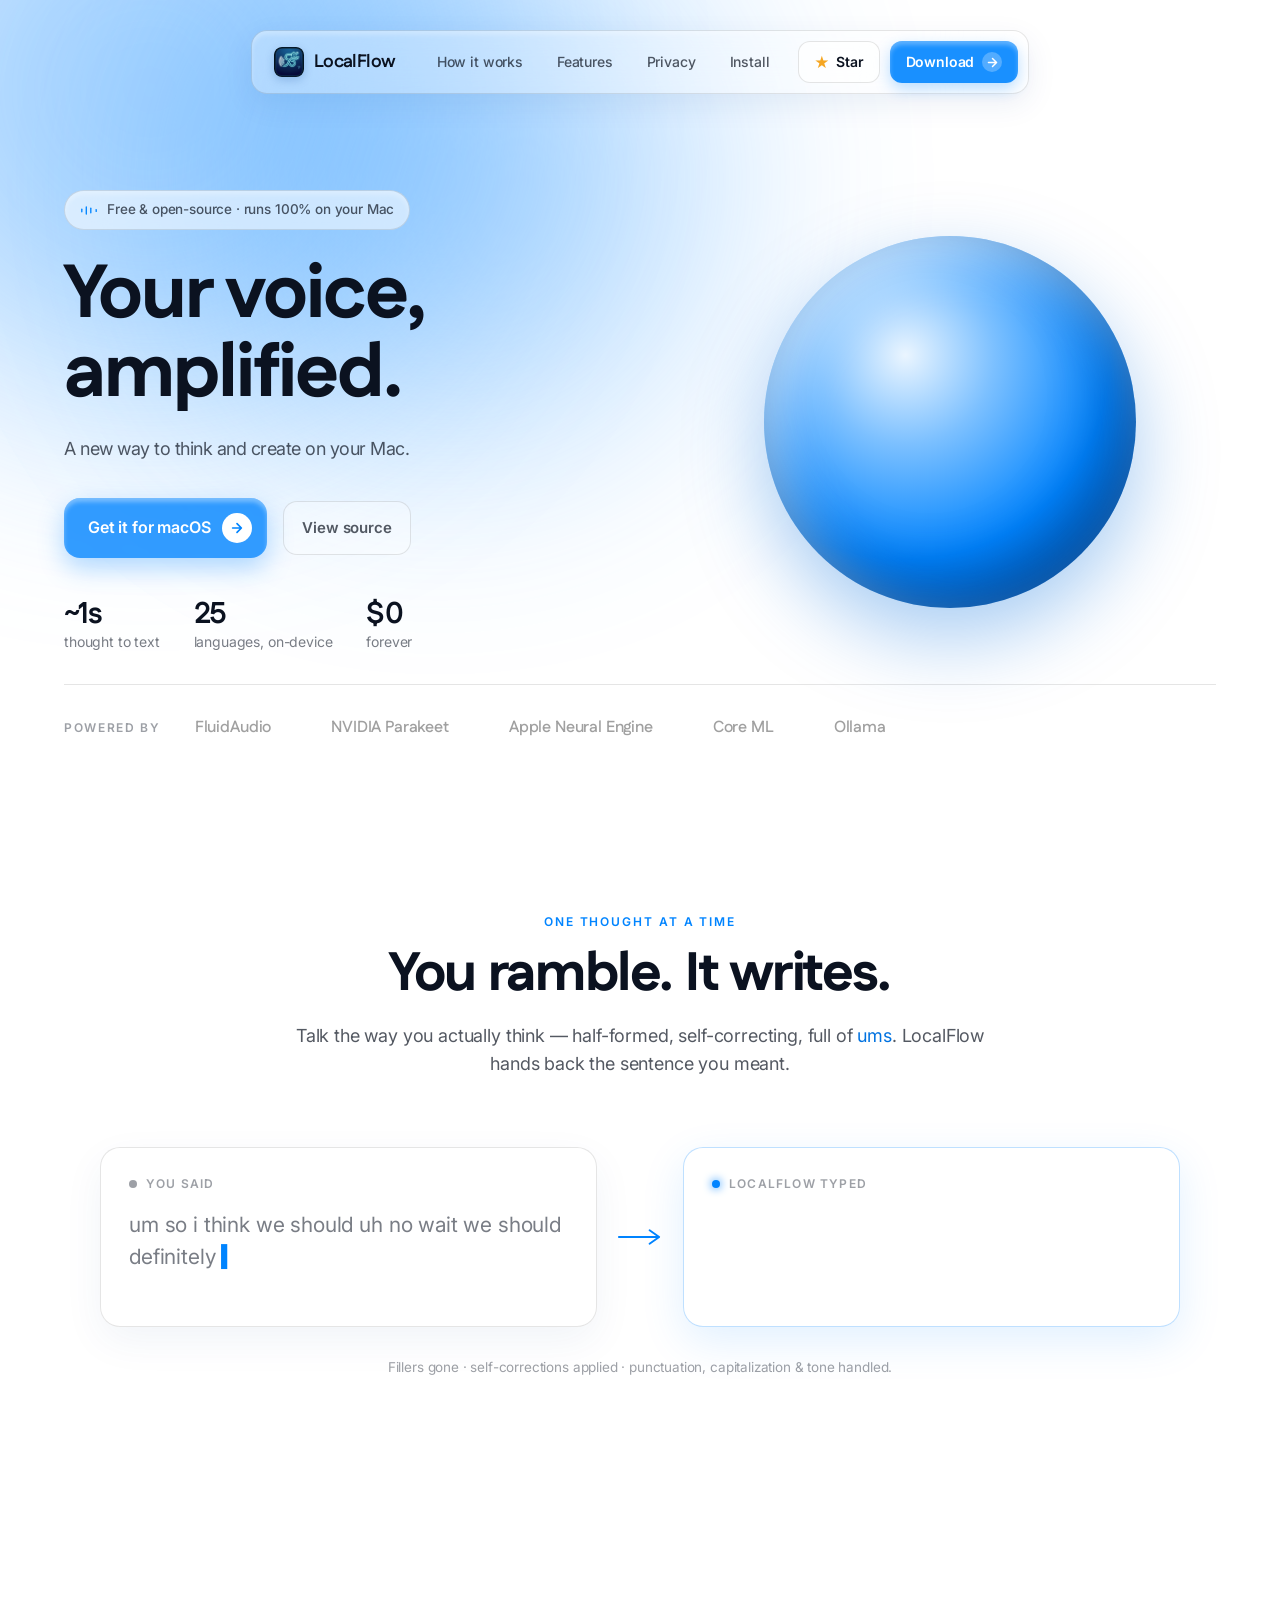
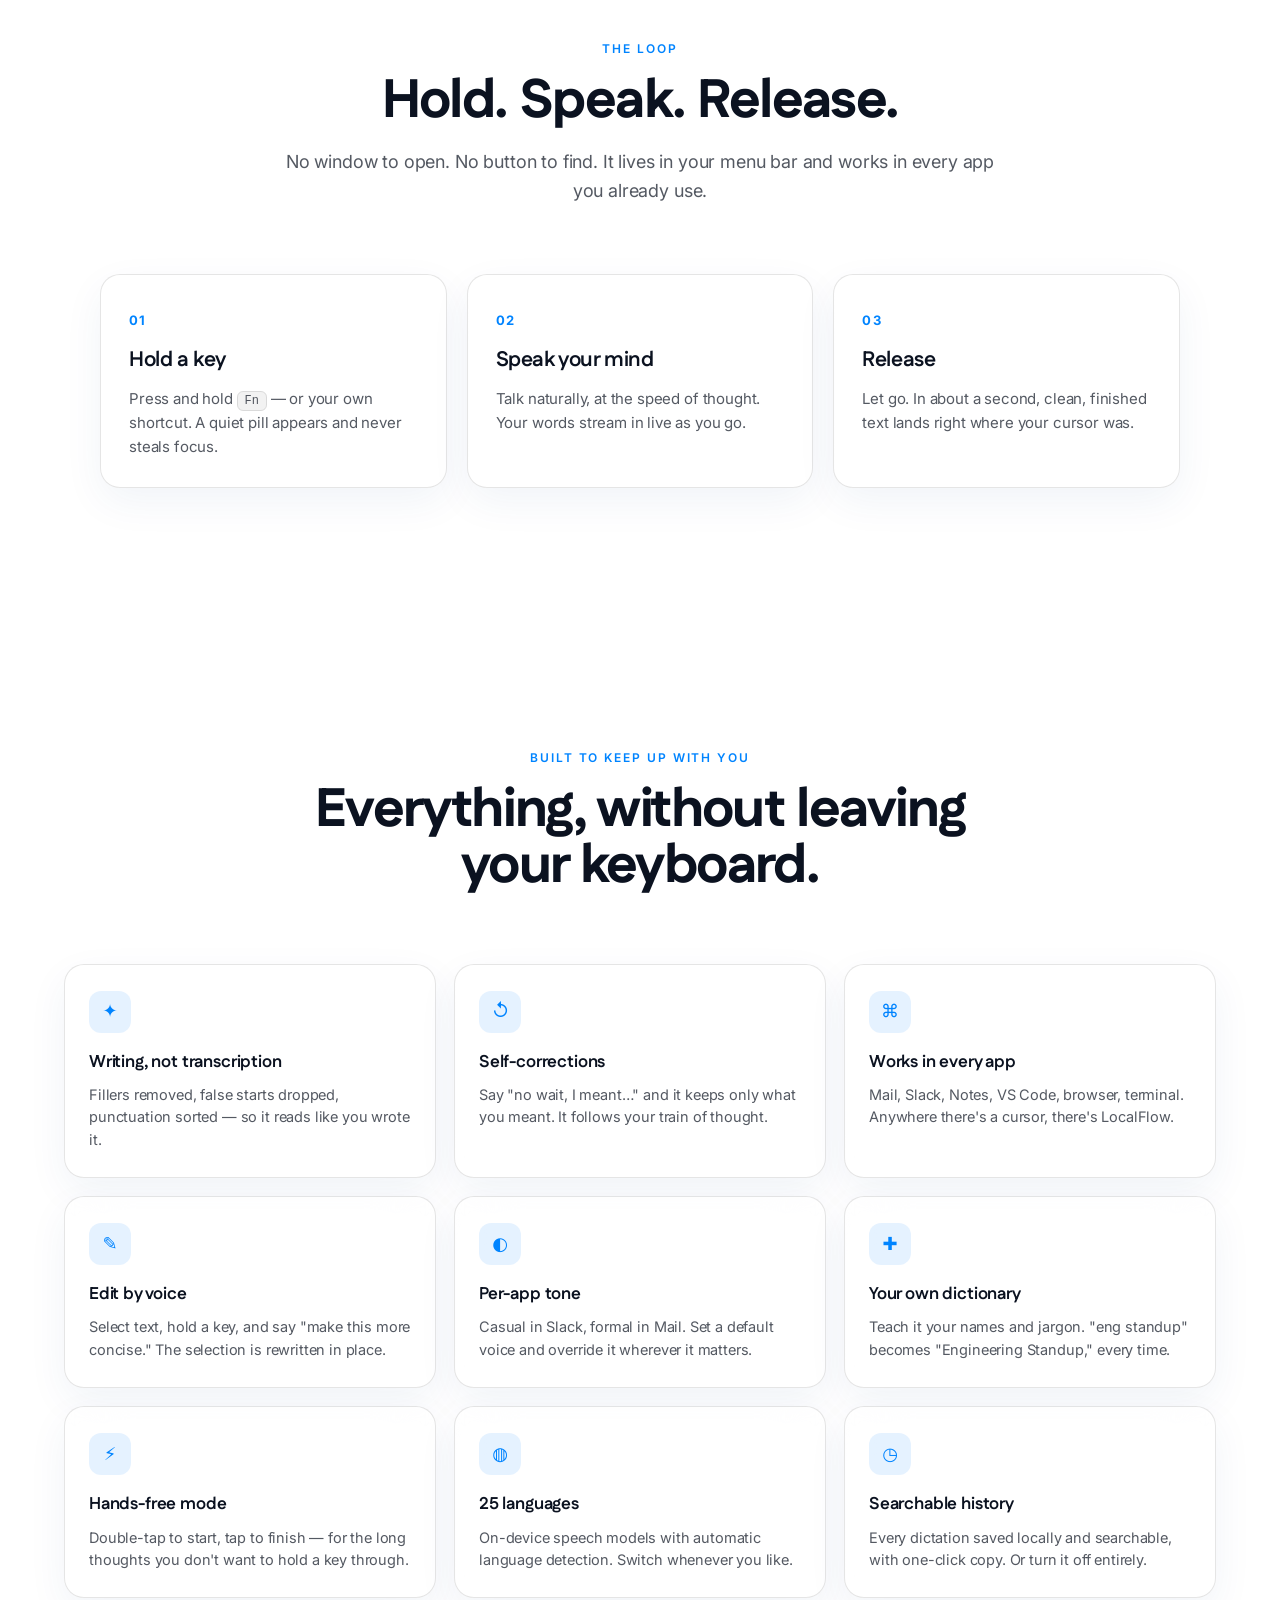
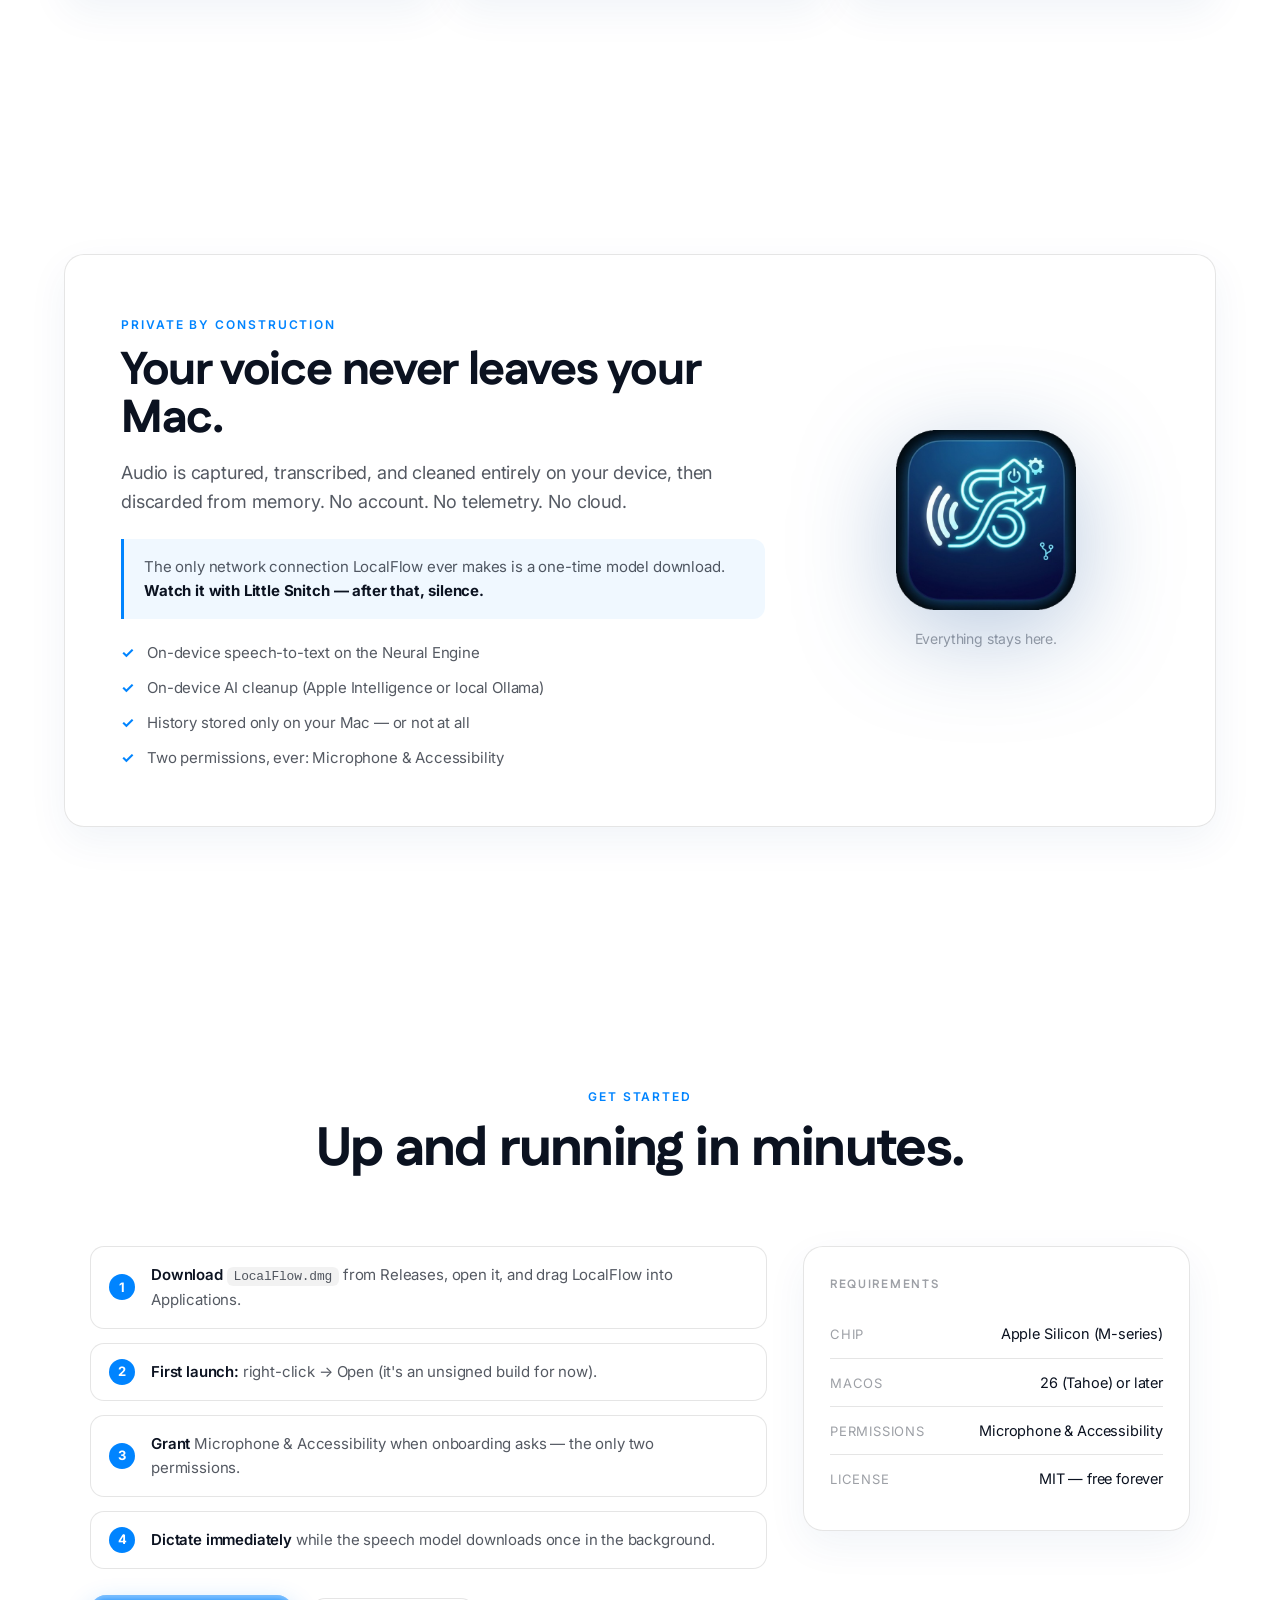
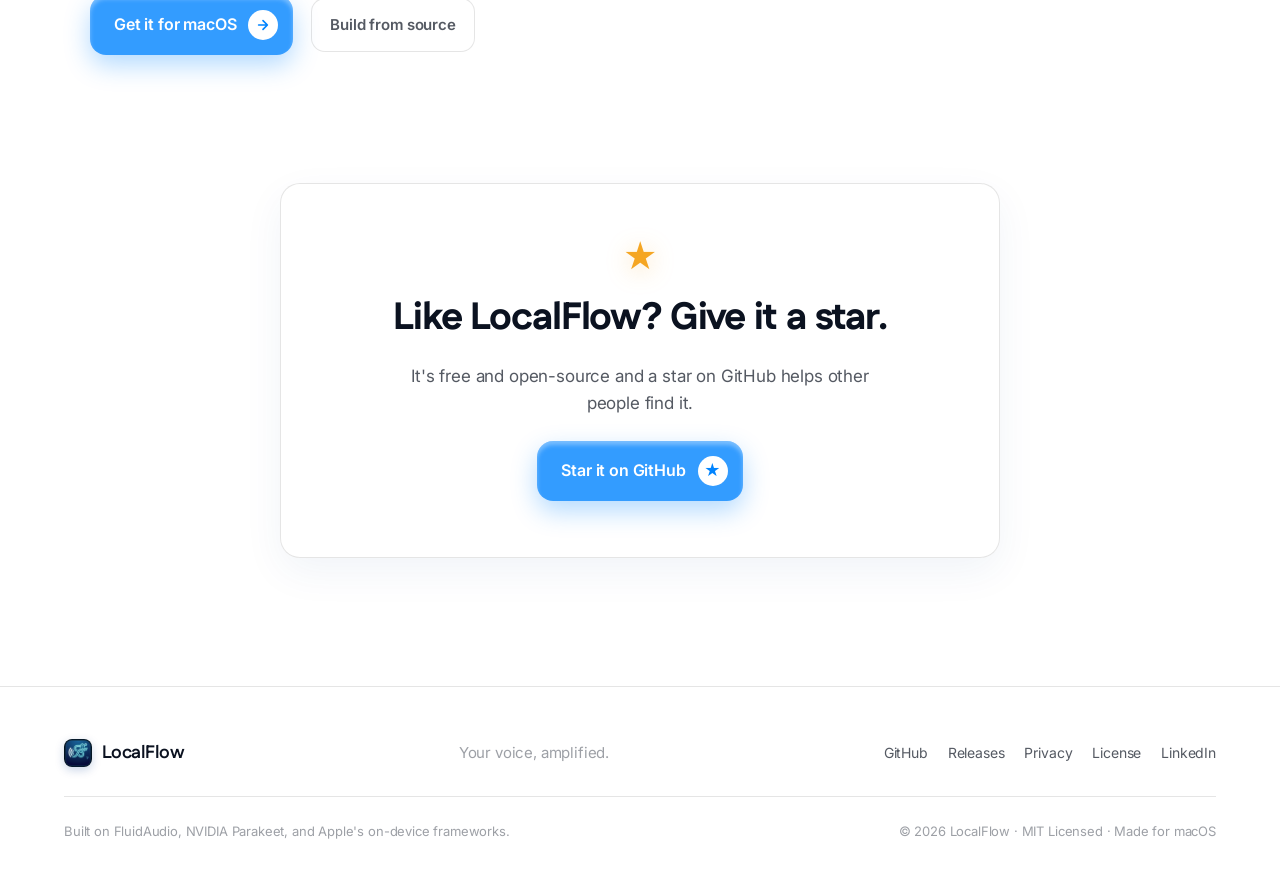
==== commit 67b91b38: "fixing nav" ====
--- a/docs/index.html
+++ b/docs/index.html
@@ -48,13 +48,18 @@
             <a href="#privacy">Privacy</a>
             <a href="#install">Install</a>
         </div>
-        <a class="nav-signup" href="https://github.com/saiteja05/localflow/releases" target="_blank" rel="noopener">
-            Download
-            <span class="signup-arrow" aria-hidden="true">
-                <svg viewBox="0 0 16 16" width="13" height="13">
-                    <path d="M3 8h9M8 3l5 5-5 5" fill="none" stroke="currentColor" stroke-width="1.8" stroke-linecap="round" stroke-linejoin="round" /></svg>
-            </span>
-        </a>
+        <div class="nav-actions">
+            <a class="nav-star" href="https://github.com/saiteja05/localflow" target="_blank" rel="noopener" aria-label="Star LocalFlow on GitHub">
+                <span class="nav-star-ic" aria-hidden="true">★</span> Star
+            </a>
+            <a class="nav-signup" href="https://github.com/saiteja05/localflow/releases" target="_blank" rel="noopener">
+                Download
+                <span class="signup-arrow" aria-hidden="true">
+                    <svg viewBox="0 0 16 16" width="13" height="13">
+                        <path d="M3 8h9M8 3l5 5-5 5" fill="none" stroke="currentColor" stroke-width="1.8" stroke-linecap="round" stroke-linejoin="round" /></svg>
+                </span>
+            </a>
+        </div>
     </nav>
 
     <!-- ===================== HERO ===================== -->
--- a/docs/styles.css
+++ b/docs/styles.css
@@ -77,6 +77,19 @@
 .nav-links { display: flex; align-items: center; gap: 4px; margin: 0 6px 0 18px; }
 .nav-links a { font-size: 14px; font-weight: 500; color: var(--ink-70); padding: 9px 15px; border-radius: 10px; transition: color 0.2s, background 0.2s; }
 .nav-links a:hover { color: var(--ink); background: rgba(255,255,255,0.45); }
+.nav-actions { display: inline-flex; align-items: center; gap: 10px; }
+.nav-star {
+  display: inline-flex; align-items: center; gap: 6px;
+  font-size: 14px; font-weight: 600; color: var(--ink);
+  background: var(--glass-strong);
+  border: 1px solid var(--stroke);
+  box-shadow: var(--hi);
+  padding: 9px 15px; border-radius: 12px;
+  -webkit-backdrop-filter: blur(20px); backdrop-filter: blur(20px);
+  transition: transform 0.2s var(--ease), box-shadow 0.2s;
+}
+.nav-star:hover { transform: translateY(-1px); box-shadow: var(--hi), 0 6px 16px rgba(245,166,35,0.22); }
+.nav-star-ic { color: #f5a623; font-size: 15px; line-height: 1; }
 .nav-signup {
   display: inline-flex; align-items: center; gap: 8px;
   font-size: 14px; font-weight: 600; color: #fff;
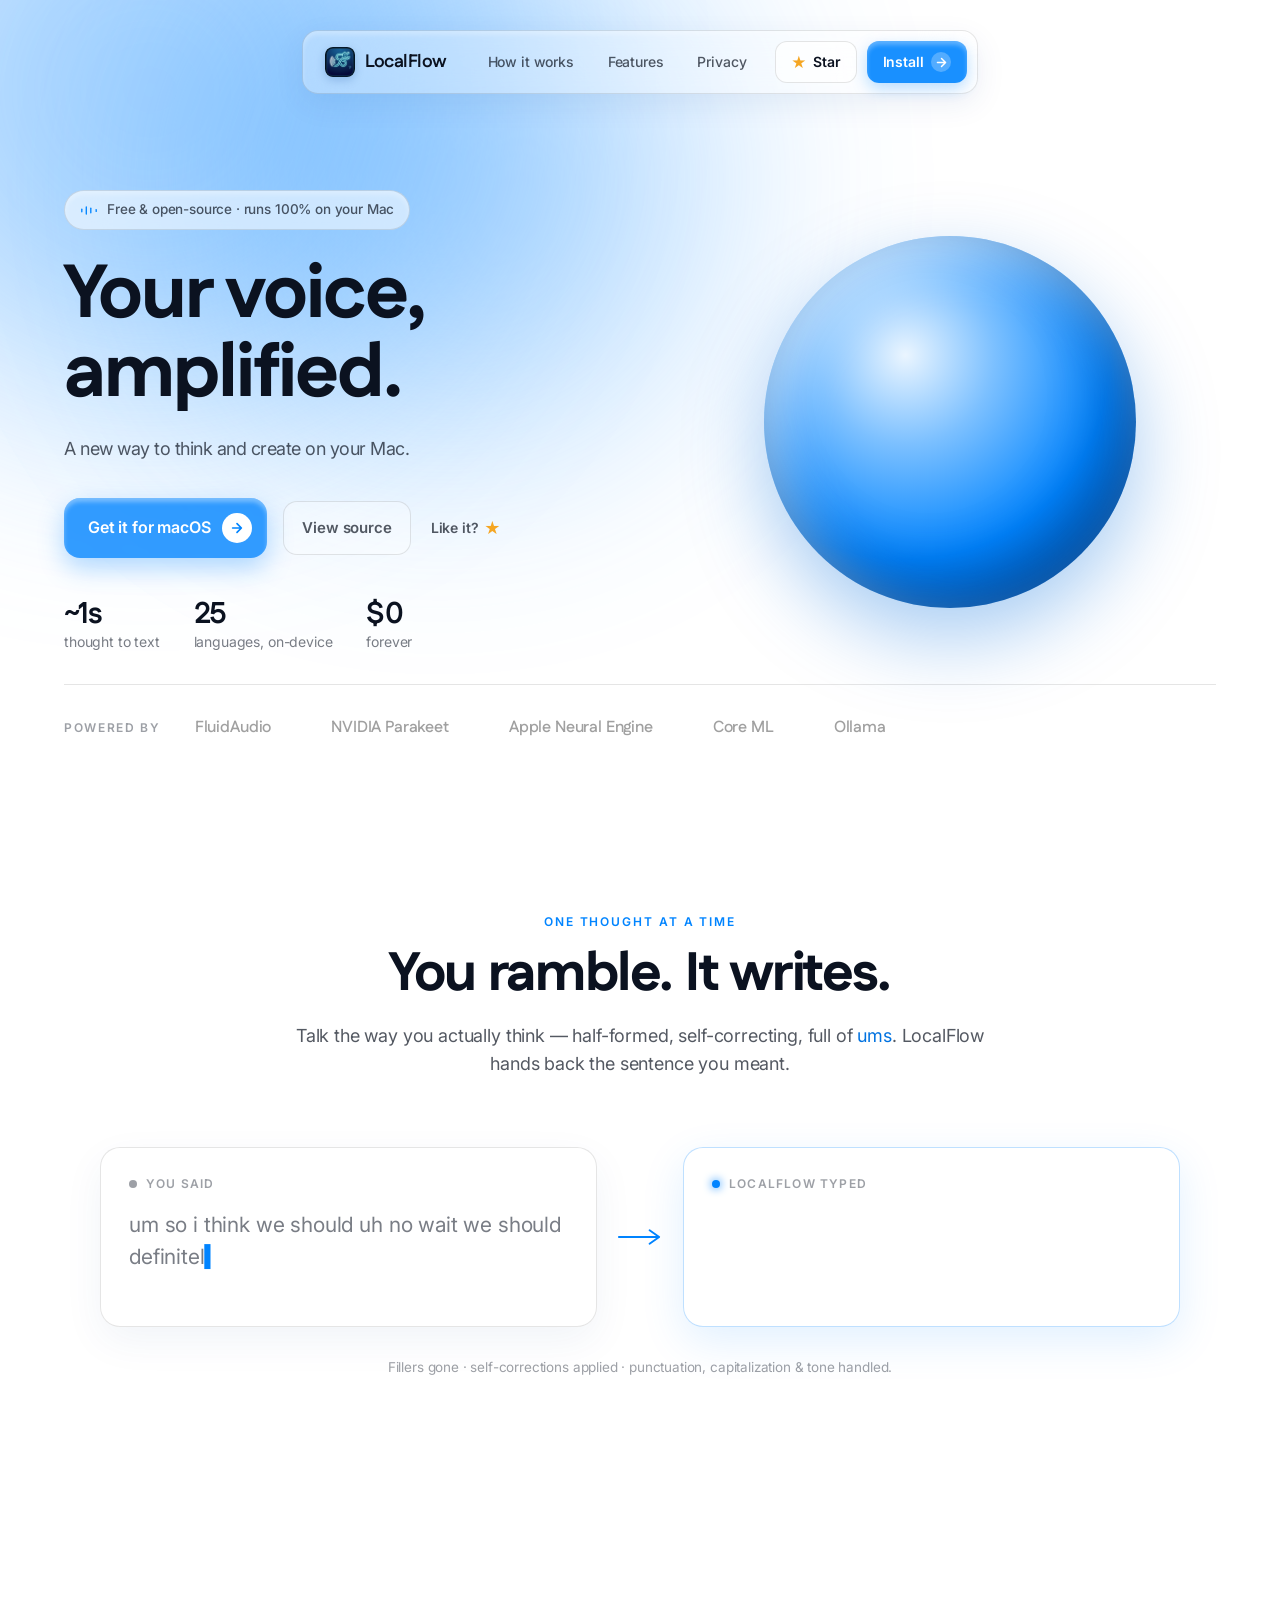
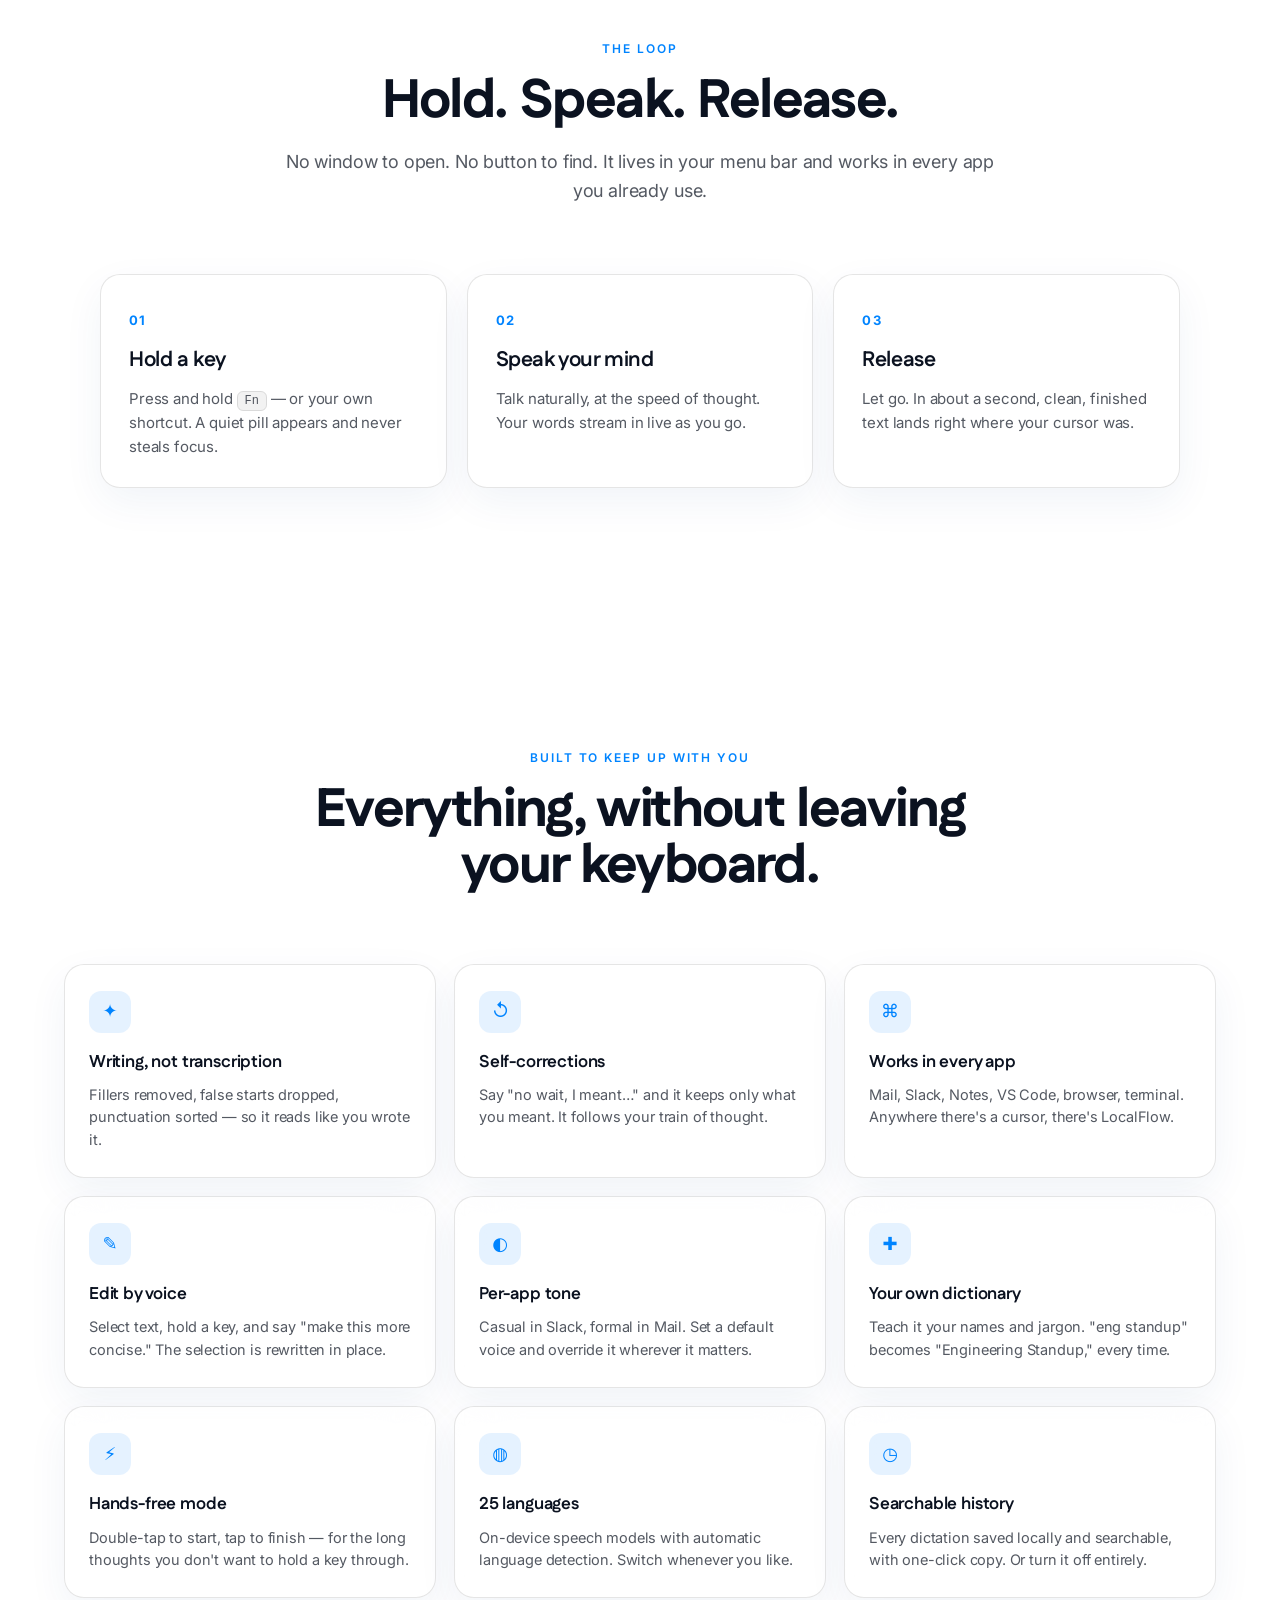
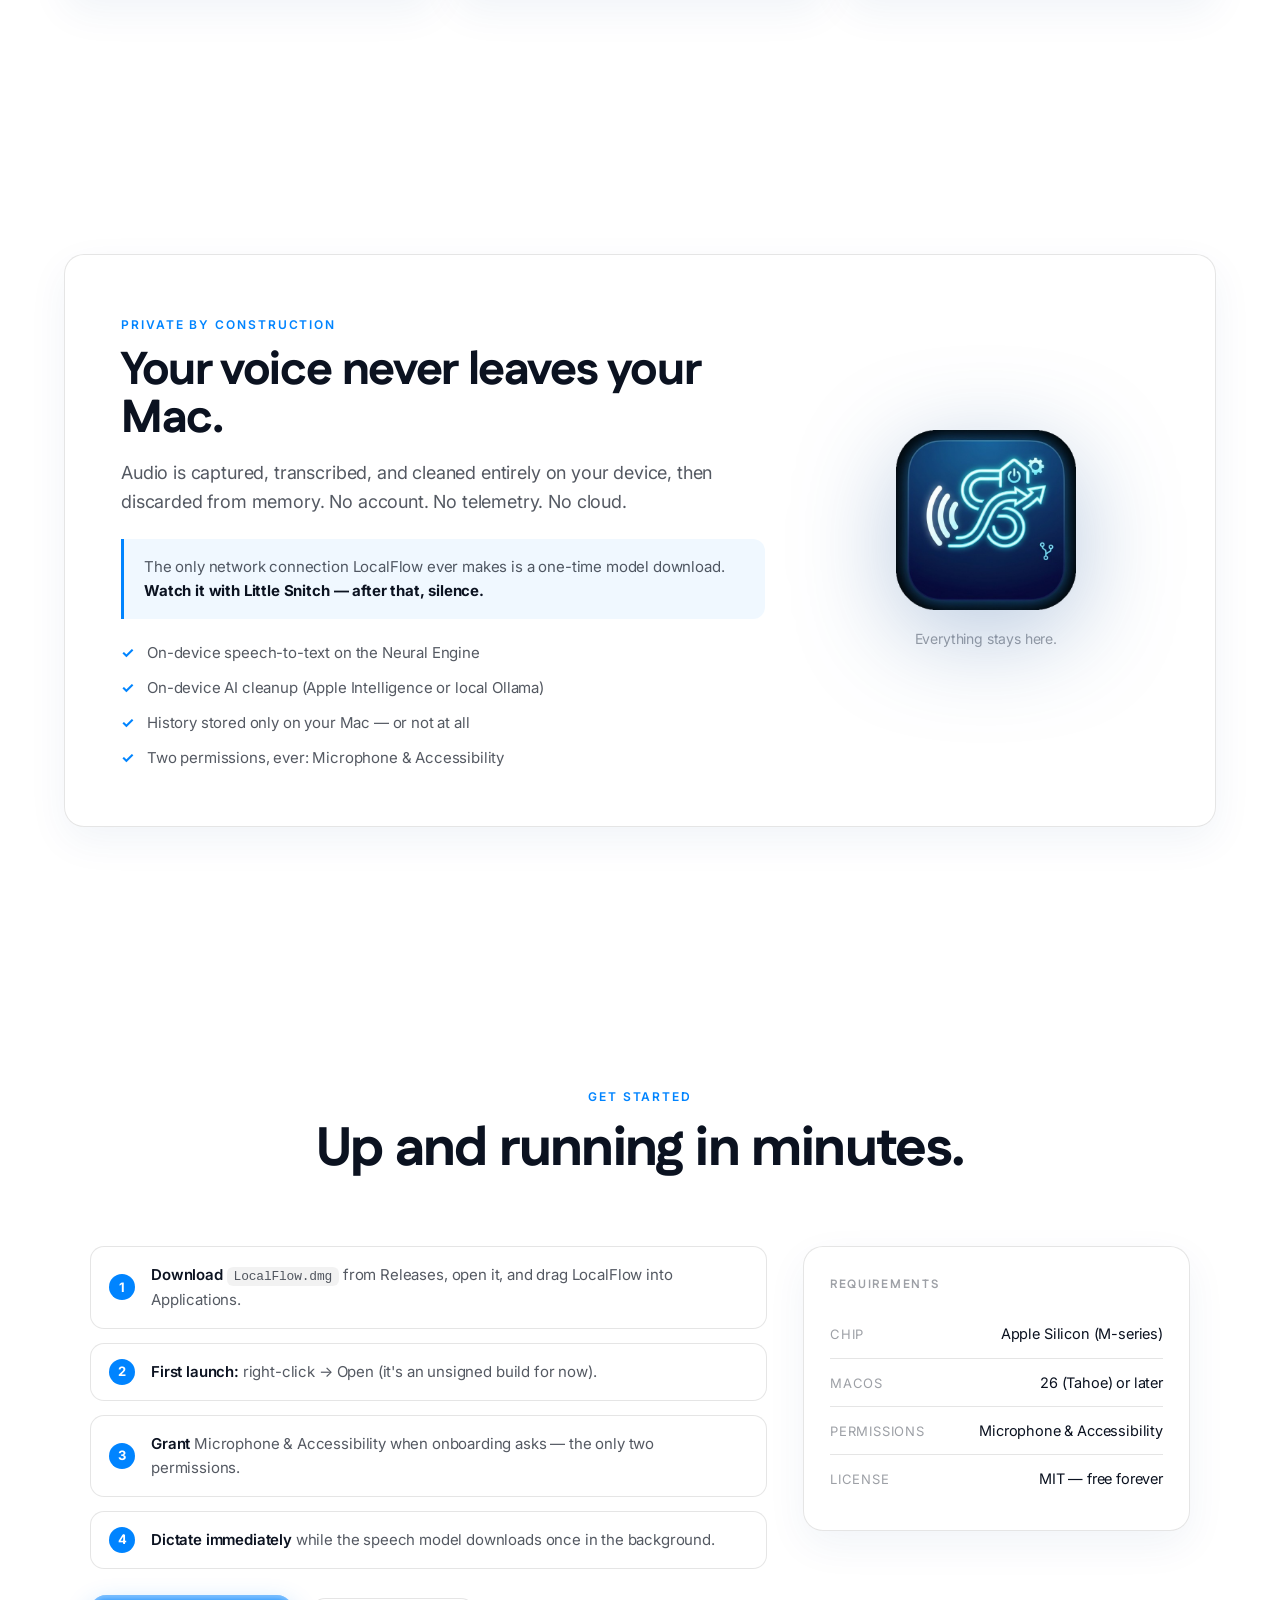
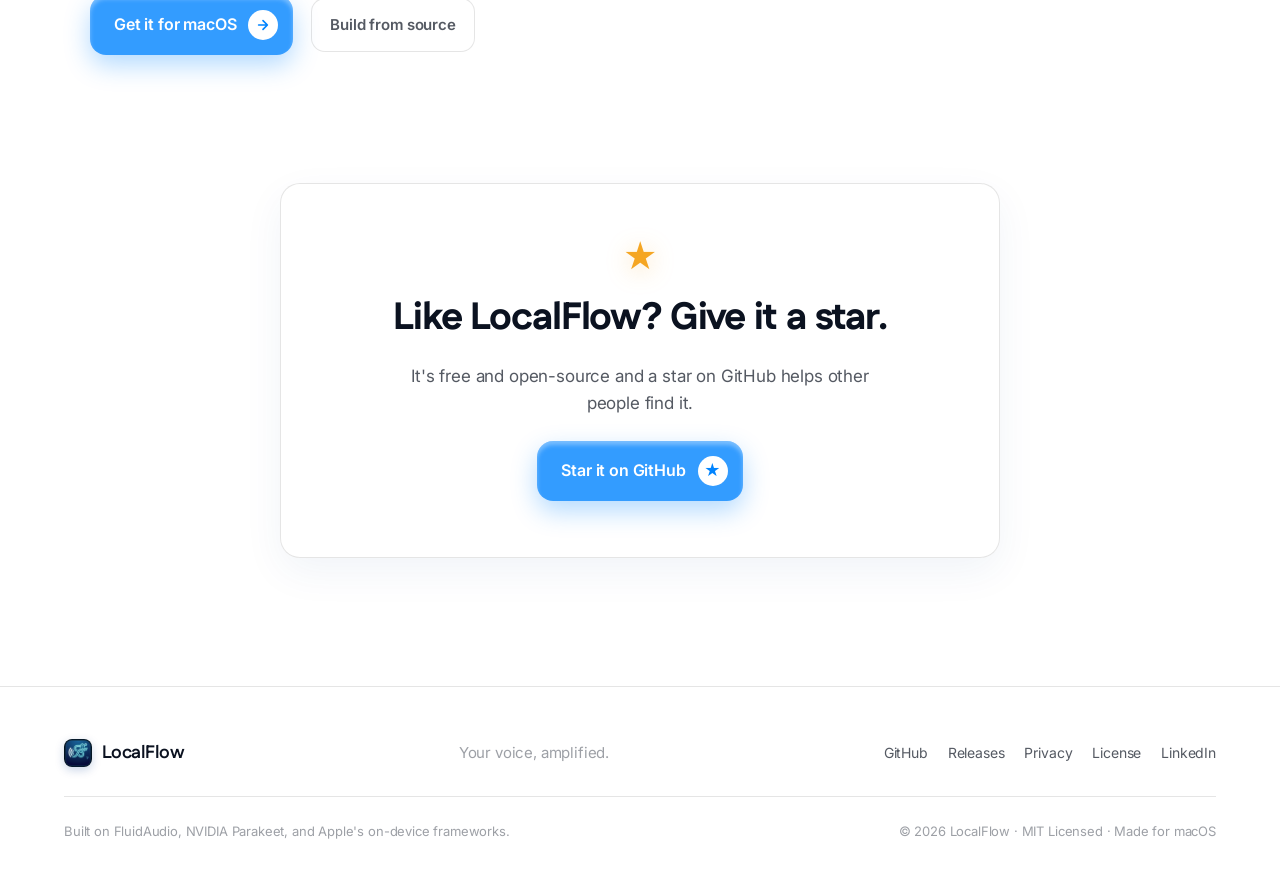
==== commit ef05d2d7: "fix" ====
--- a/docs/index.html
+++ b/docs/index.html
@@ -46,14 +46,13 @@
             <a href="#how">How it works</a>
             <a href="#features">Features</a>
             <a href="#privacy">Privacy</a>
-            <a href="#install">Install</a>
         </div>
         <div class="nav-actions">
             <a class="nav-star" href="https://github.com/saiteja05/localflow" target="_blank" rel="noopener" aria-label="Star LocalFlow on GitHub">
                 <span class="nav-star-ic" aria-hidden="true">★</span> Star
             </a>
-            <a class="nav-signup" href="https://github.com/saiteja05/localflow/releases" target="_blank" rel="noopener">
-                Download
+            <a class="nav-signup" href="#install">
+                Install
                 <span class="signup-arrow" aria-hidden="true">
                     <svg viewBox="0 0 16 16" width="13" height="13">
                         <path d="M3 8h9M8 3l5 5-5 5" fill="none" stroke="currentColor" stroke-width="1.8" stroke-linecap="round" stroke-linejoin="round" /></svg>
@@ -92,6 +91,9 @@
                         </span>
                     </a>
                     <a class="cta-ghost" href="https://github.com/saiteja05/localflow" target="_blank" rel="noopener">View source</a>
+                    <a class="hero-star" href="https://github.com/saiteja05/localflow" target="_blank" rel="noopener" aria-label="Star LocalFlow on GitHub">
+                        Like it? <span class="hero-star-ic" aria-hidden="true">★</span>
+                    </a>
                 </div>
 
                 <ul class="hero-facts">
--- a/docs/styles.css
+++ b/docs/styles.css
@@ -133,6 +133,10 @@
 .cta-arrow { display: inline-flex; width: 30px; height: 30px; align-items: center; justify-content: center; background: #fff; color: var(--blue); border-radius: 50%; }
 .cta-ghost { font-size: 15px; font-weight: 600; color: var(--ink-70); padding: 14px 18px; border-radius: 14px; border: 1px solid var(--stroke); background: var(--glass); transition: color 0.2s, background 0.2s; }
 .cta-ghost:hover { color: var(--ink); background: var(--glass-strong); }
+.hero-star { display: inline-flex; align-items: center; gap: 6px; font-size: 14px; font-weight: 600; color: var(--ink-70); padding: 8px 4px; transition: color 0.2s; }
+.hero-star:hover { color: var(--ink); }
+.hero-star:hover .hero-star-ic { transform: scale(1.15) rotate(-8deg); }
+.hero-star-ic { color: #f5a623; font-size: 16px; line-height: 1; transition: transform 0.2s var(--ease); }
 
 .hero-facts { list-style: none; display: flex; gap: 34px; margin-top: 40px; flex-wrap: wrap; }
 .hero-facts li { font-size: 14px; color: var(--ink-55); }
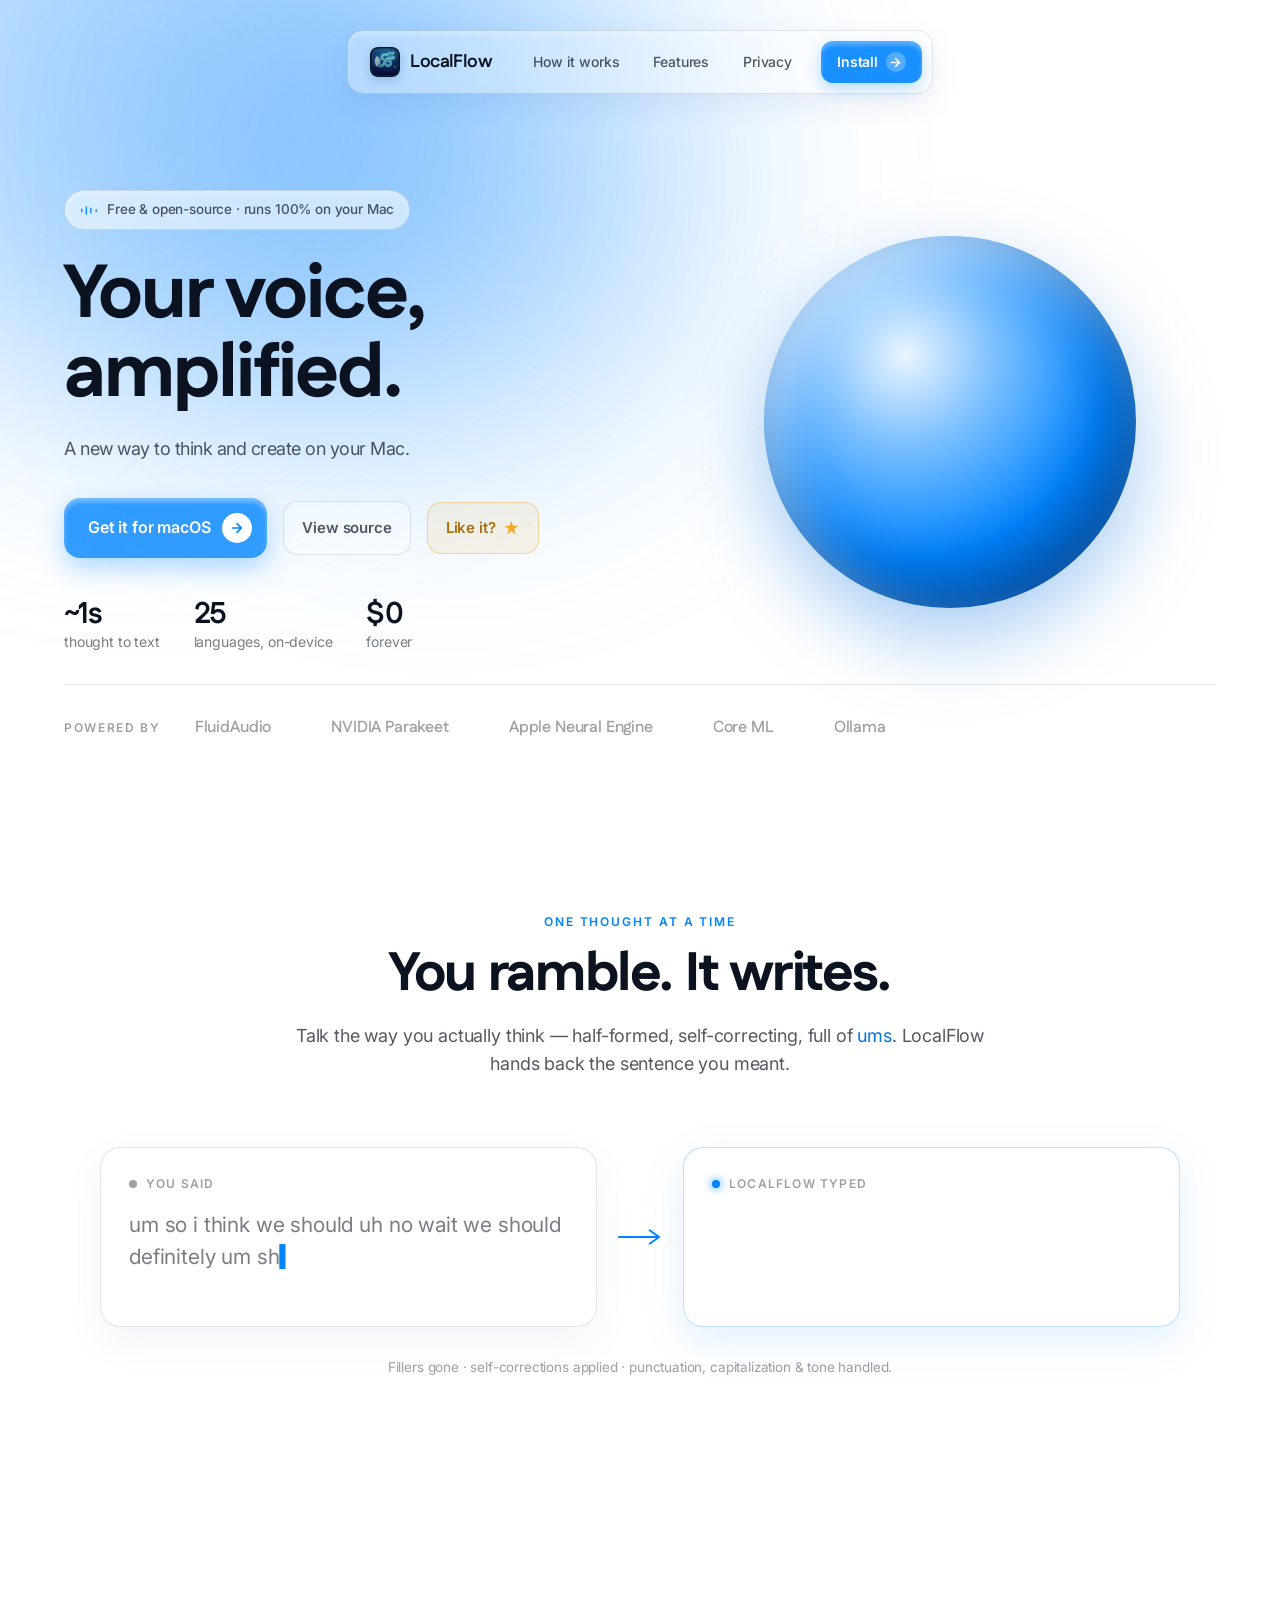
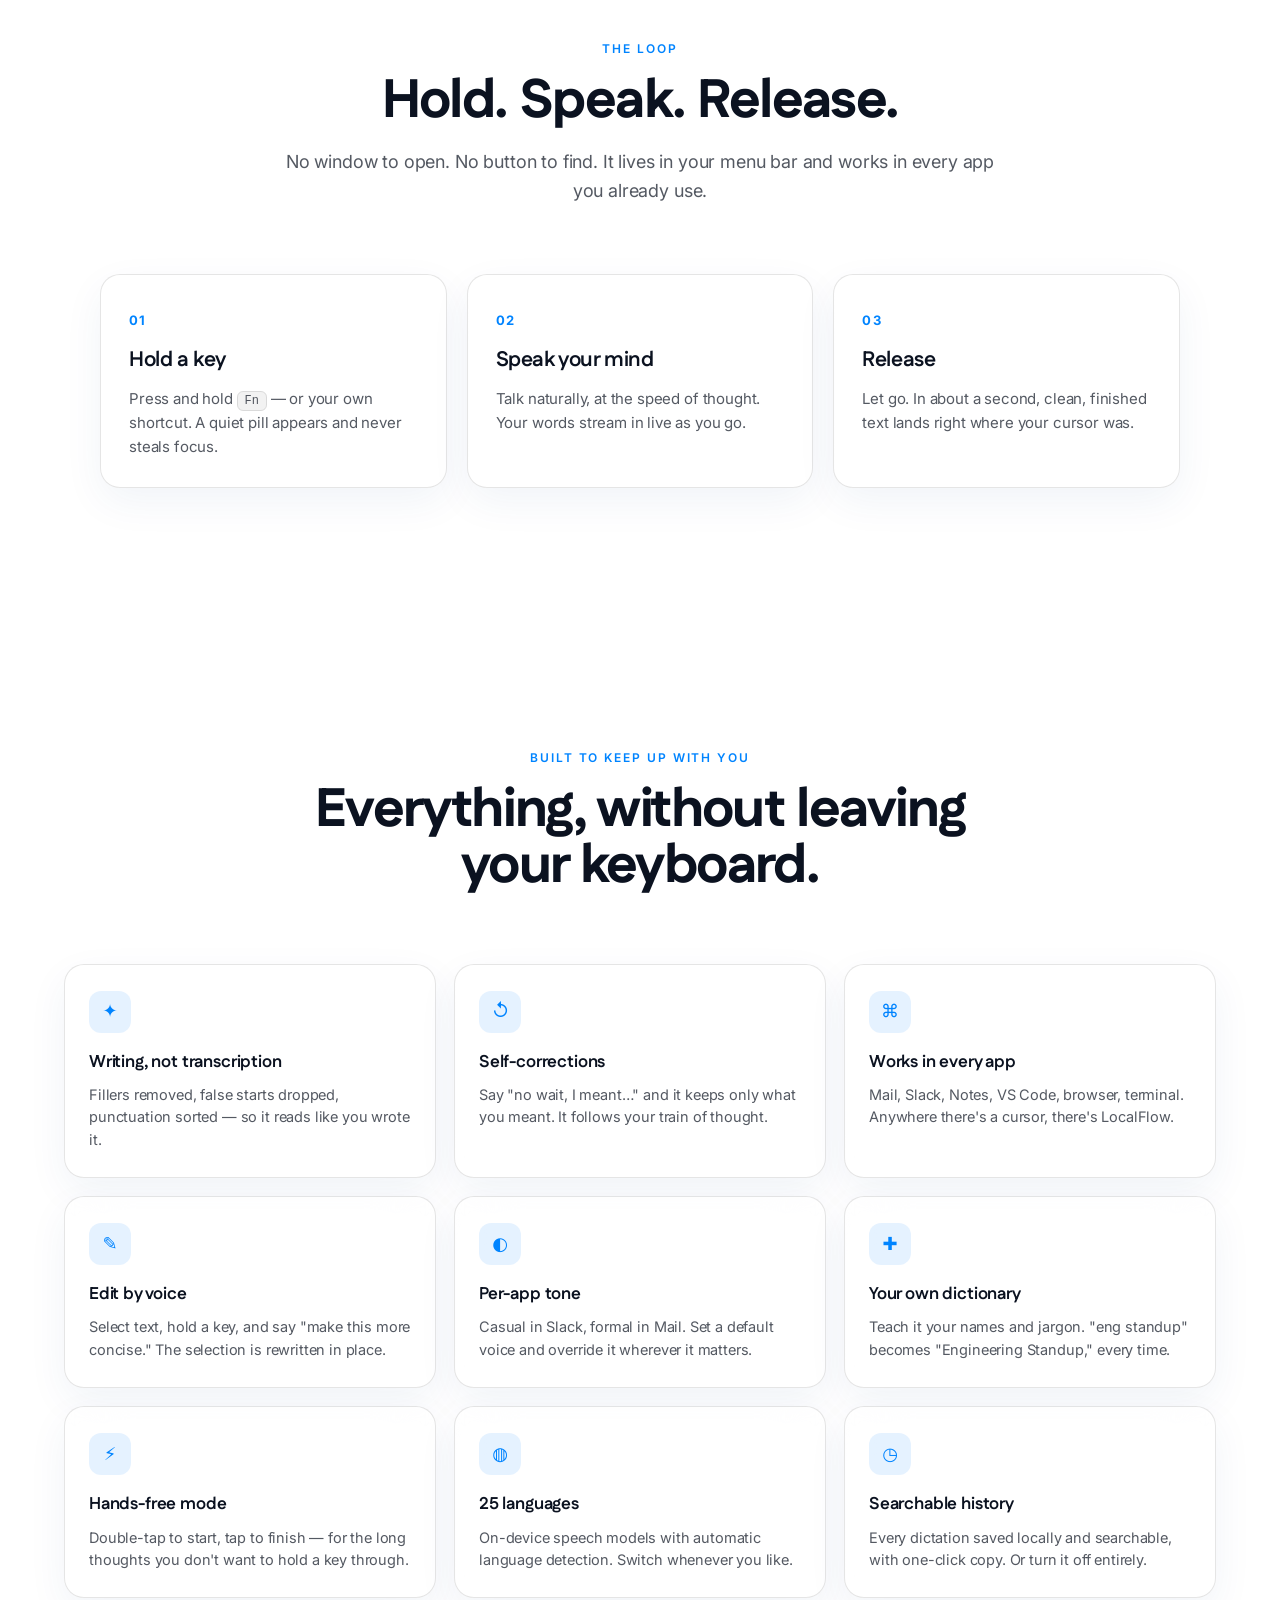
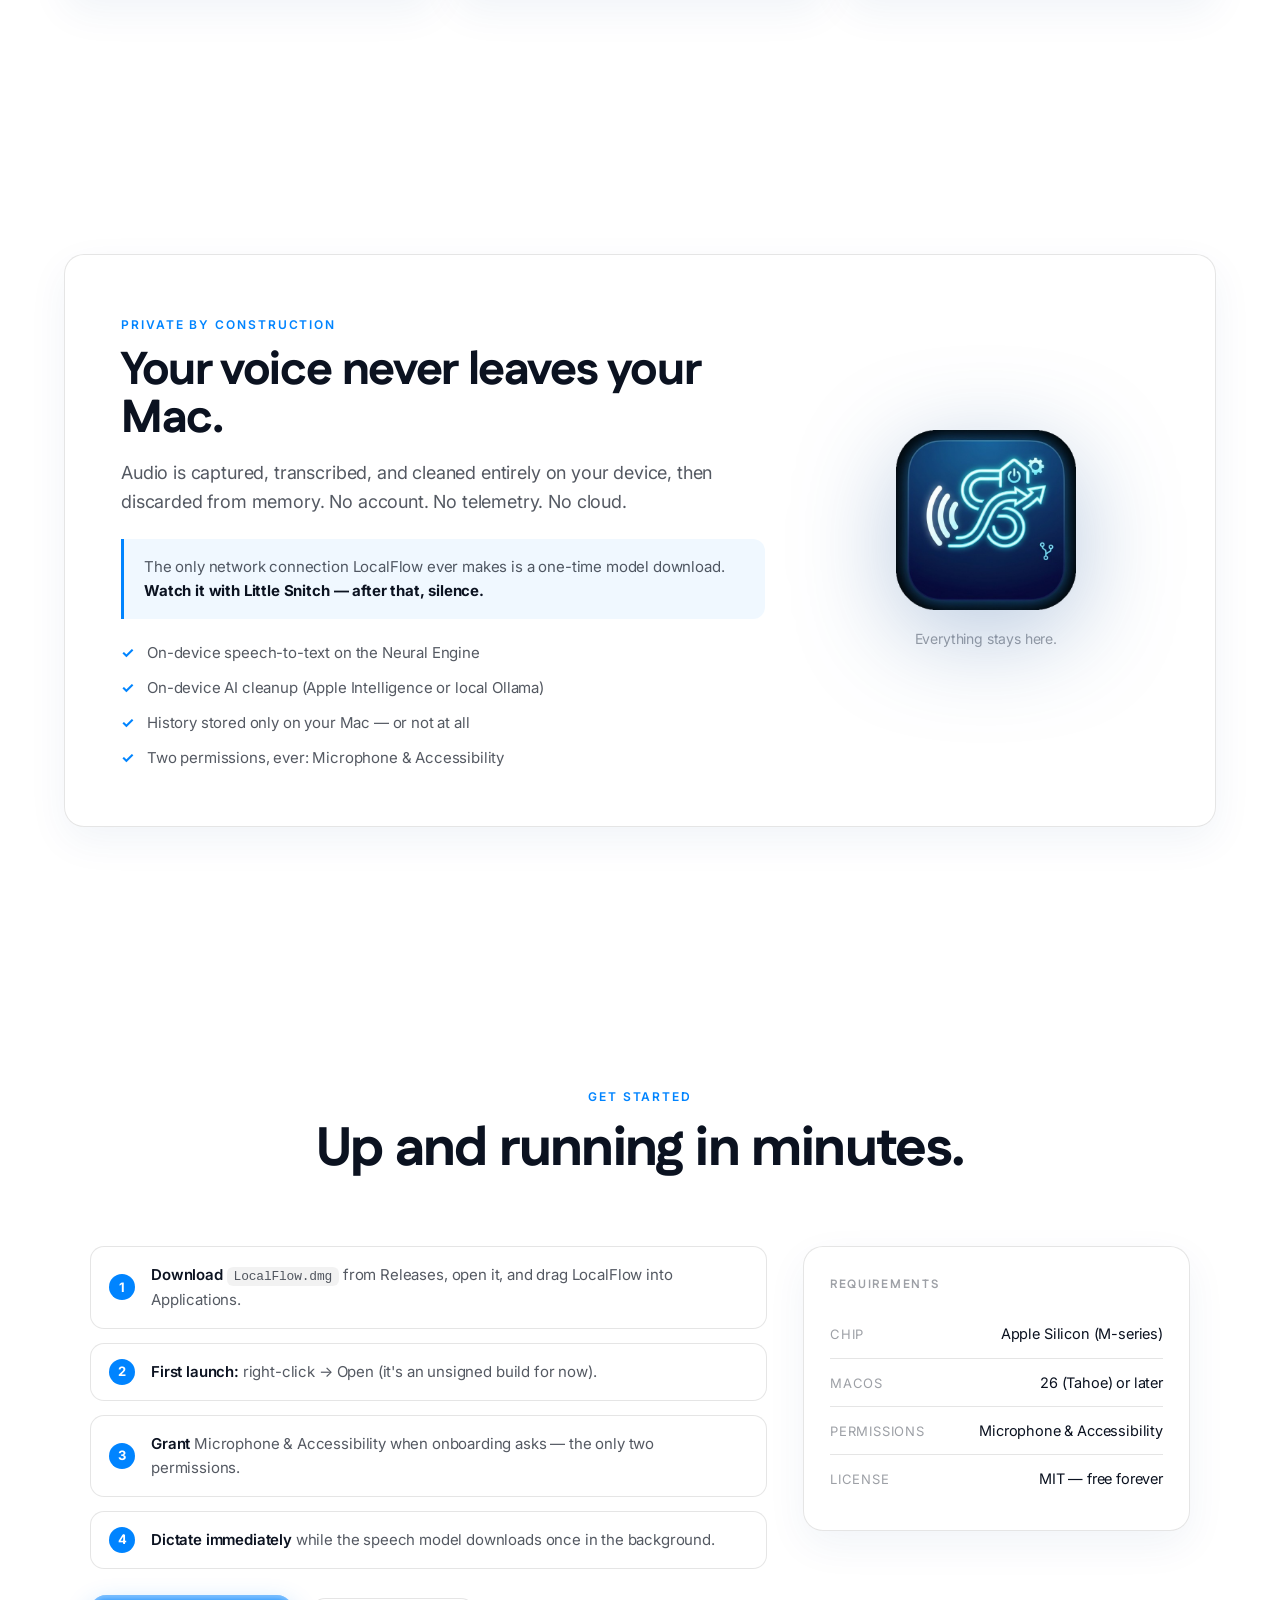
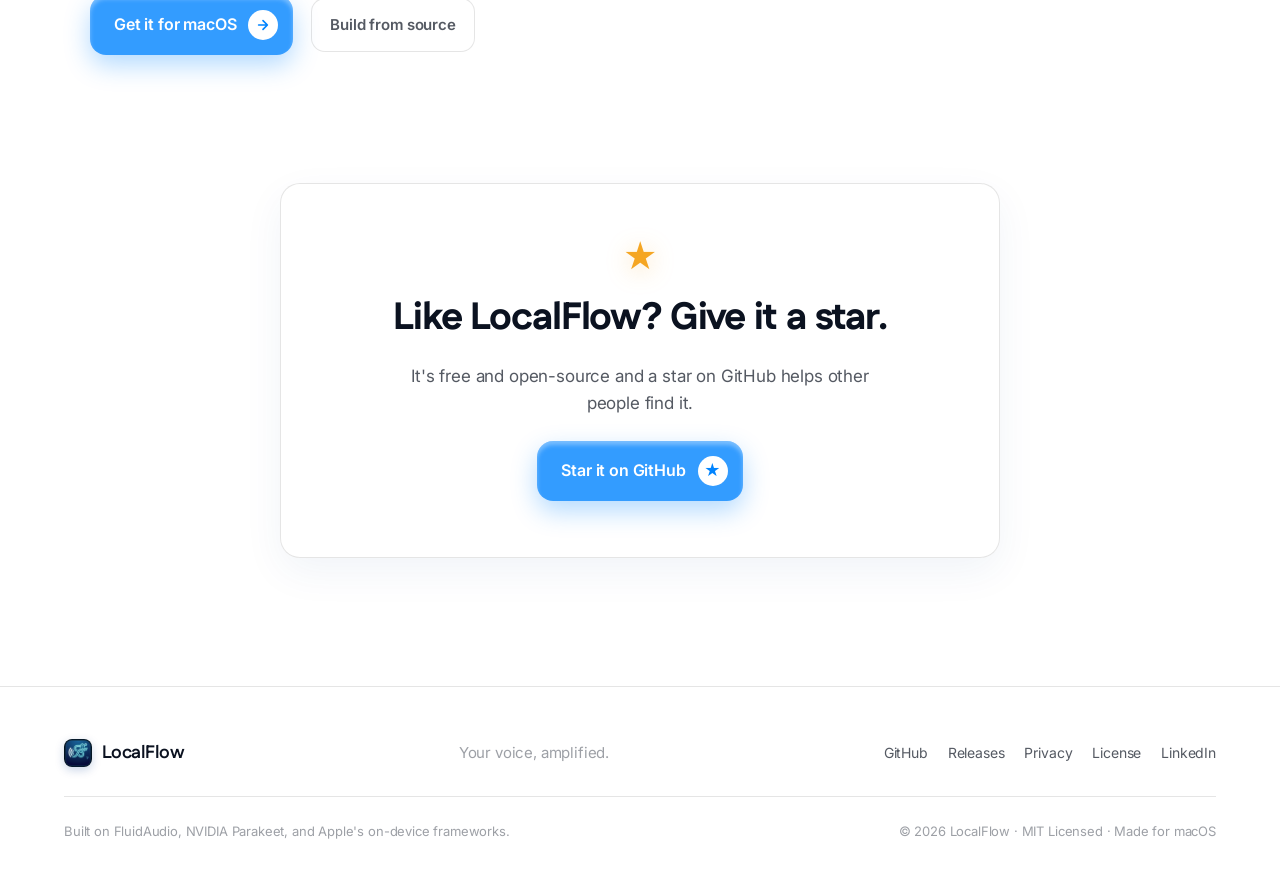
==== commit fb605b83: "Update index.html" ====
--- a/docs/index.html
+++ b/docs/index.html
@@ -48,9 +48,6 @@
             <a href="#privacy">Privacy</a>
         </div>
         <div class="nav-actions">
-            <a class="nav-star" href="https://github.com/saiteja05/localflow" target="_blank" rel="noopener" aria-label="Star LocalFlow on GitHub">
-                <span class="nav-star-ic" aria-hidden="true">★</span> Star
-            </a>
             <a class="nav-signup" href="#install">
                 Install
                 <span class="signup-arrow" aria-hidden="true">
--- a/docs/styles.css
+++ b/docs/styles.css
@@ -133,8 +133,8 @@
 .cta-arrow { display: inline-flex; width: 30px; height: 30px; align-items: center; justify-content: center; background: #fff; color: var(--blue); border-radius: 50%; }
 .cta-ghost { font-size: 15px; font-weight: 600; color: var(--ink-70); padding: 14px 18px; border-radius: 14px; border: 1px solid var(--stroke); background: var(--glass); transition: color 0.2s, background 0.2s; }
 .cta-ghost:hover { color: var(--ink); background: var(--glass-strong); }
-.hero-star { display: inline-flex; align-items: center; gap: 6px; font-size: 14px; font-weight: 600; color: var(--ink-70); padding: 8px 4px; transition: color 0.2s; }
-.hero-star:hover { color: var(--ink); }
+.hero-star { display: inline-flex; align-items: center; gap: 8px; font-size: 15px; font-weight: 600; color: #a8710b; padding: 13px 18px; border-radius: 14px; border: 1px solid rgba(245,166,35,0.4); background: rgba(245,166,35,0.1); transition: background 0.2s, transform 0.2s var(--ease), box-shadow 0.2s; }
+.hero-star:hover { background: rgba(245,166,35,0.18); transform: translateY(-1px); box-shadow: 0 6px 16px rgba(245,166,35,0.22); }
 .hero-star:hover .hero-star-ic { transform: scale(1.15) rotate(-8deg); }
 .hero-star-ic { color: #f5a623; font-size: 16px; line-height: 1; transition: transform 0.2s var(--ease); }
 
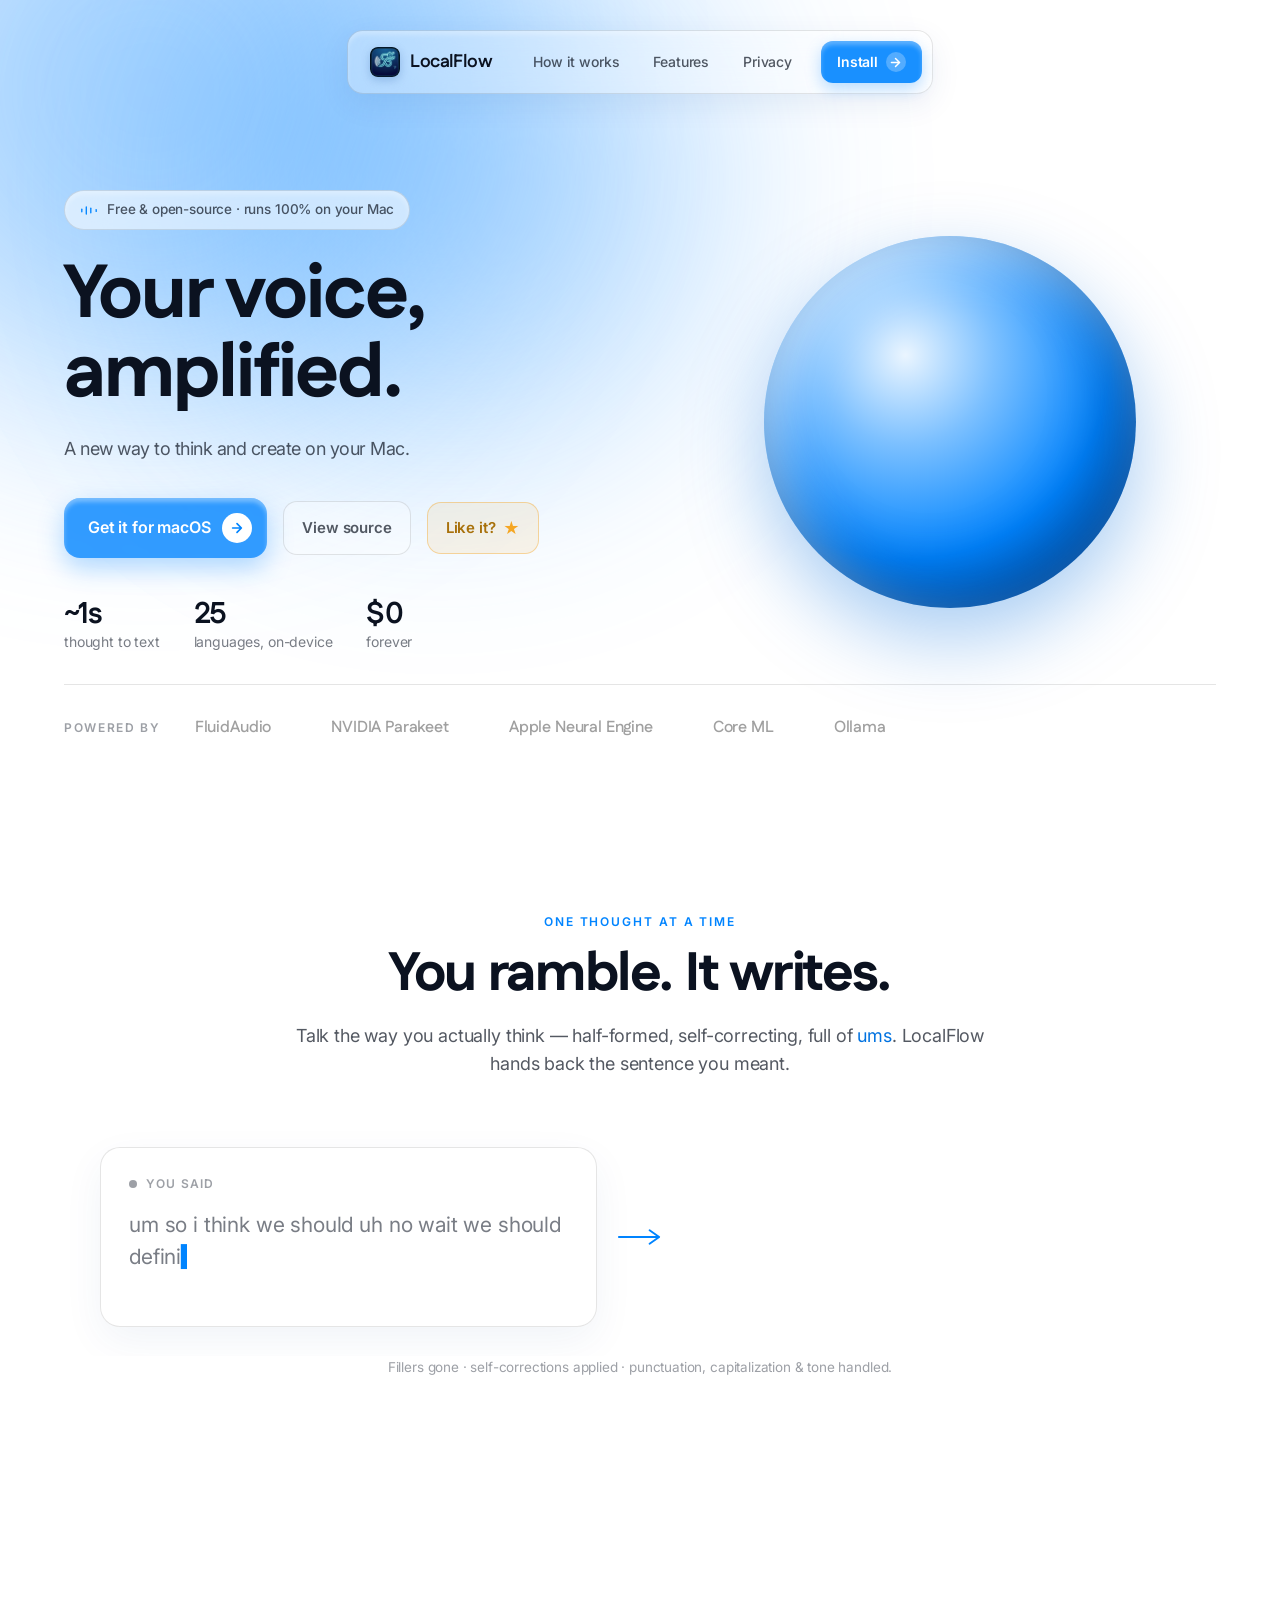
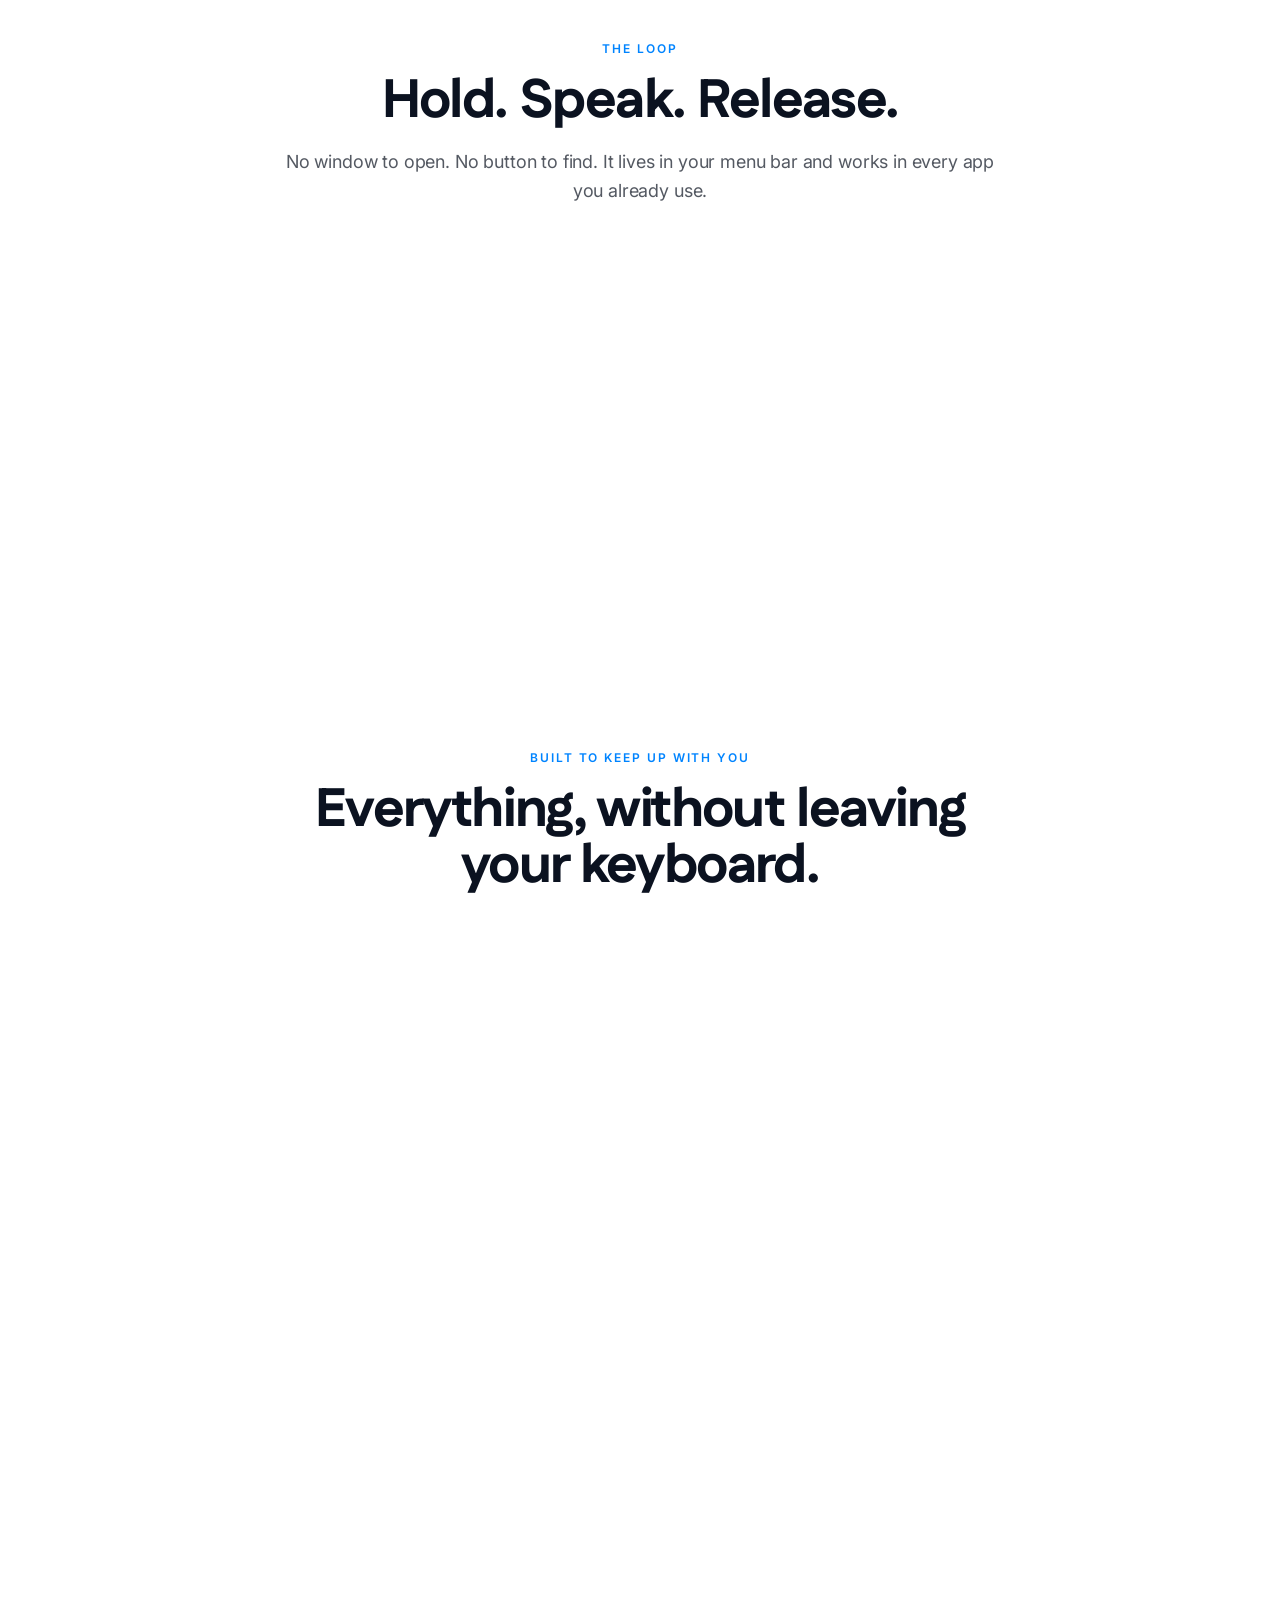
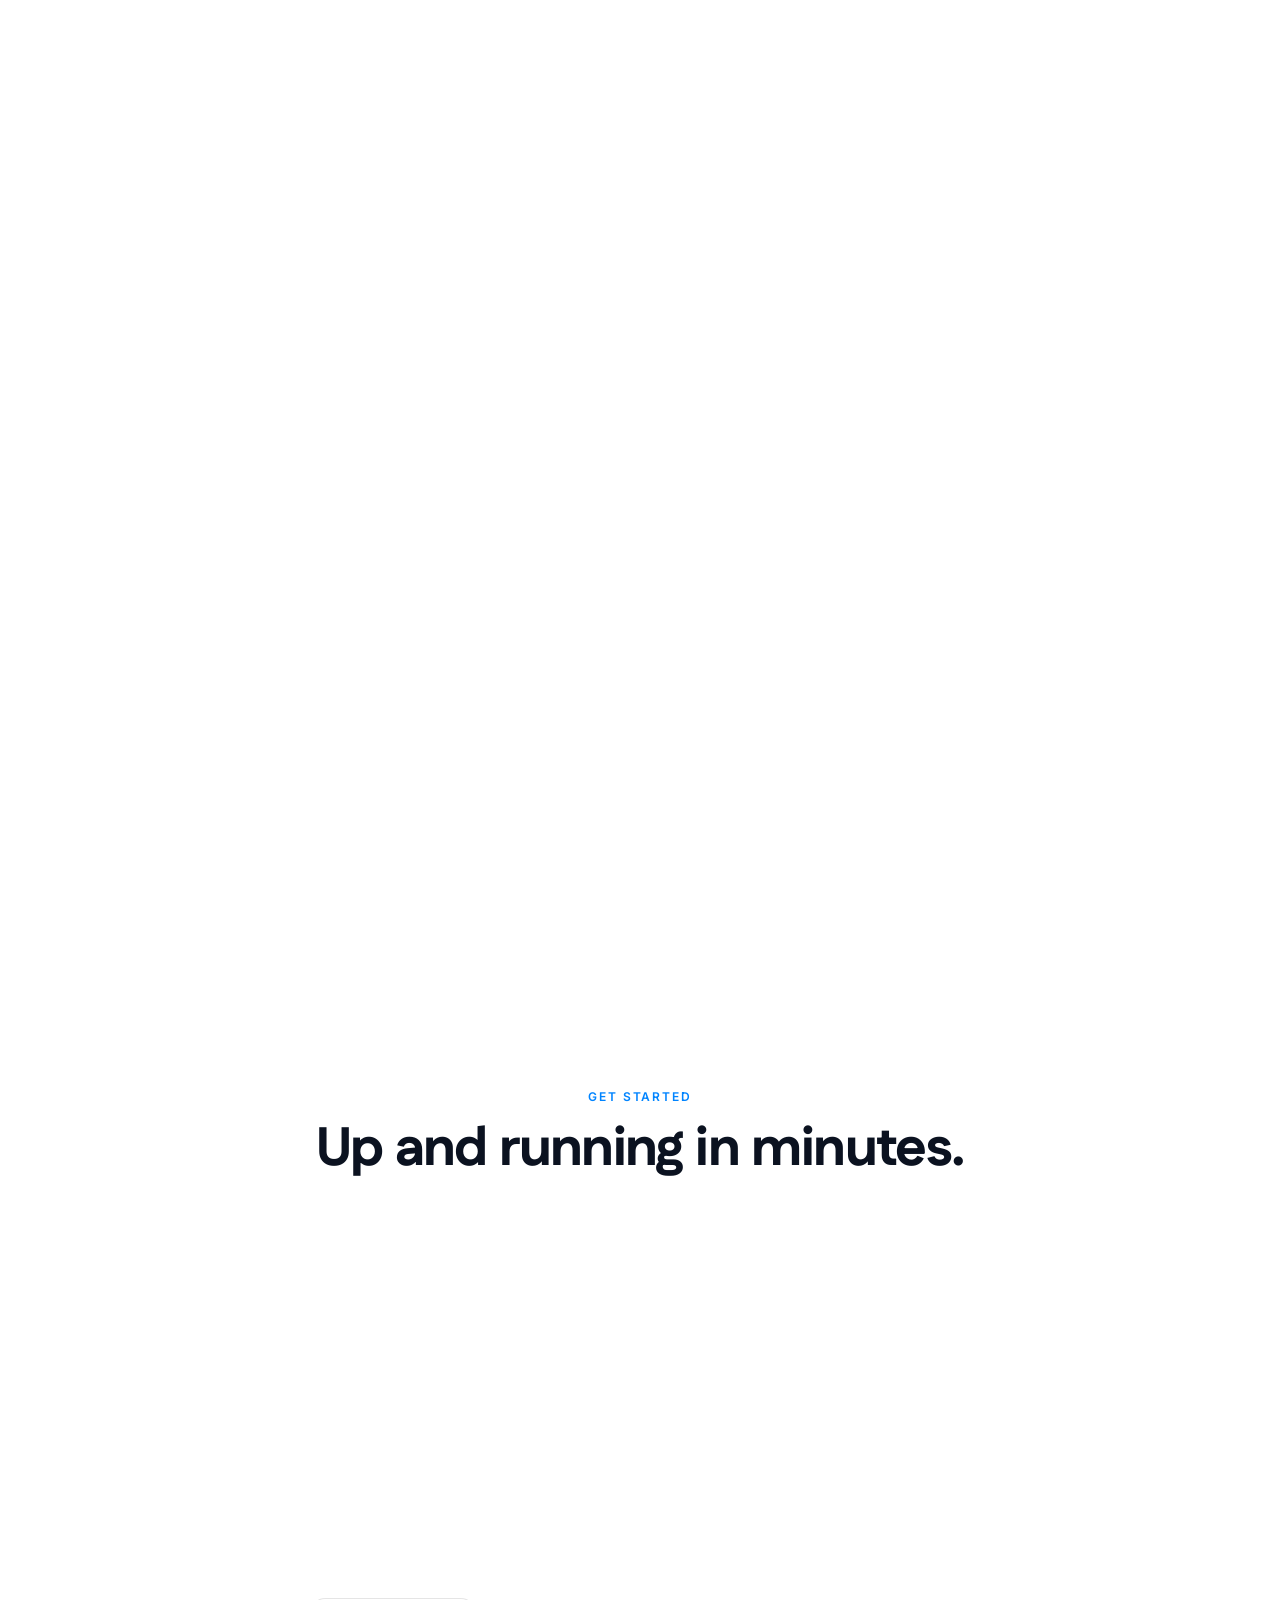
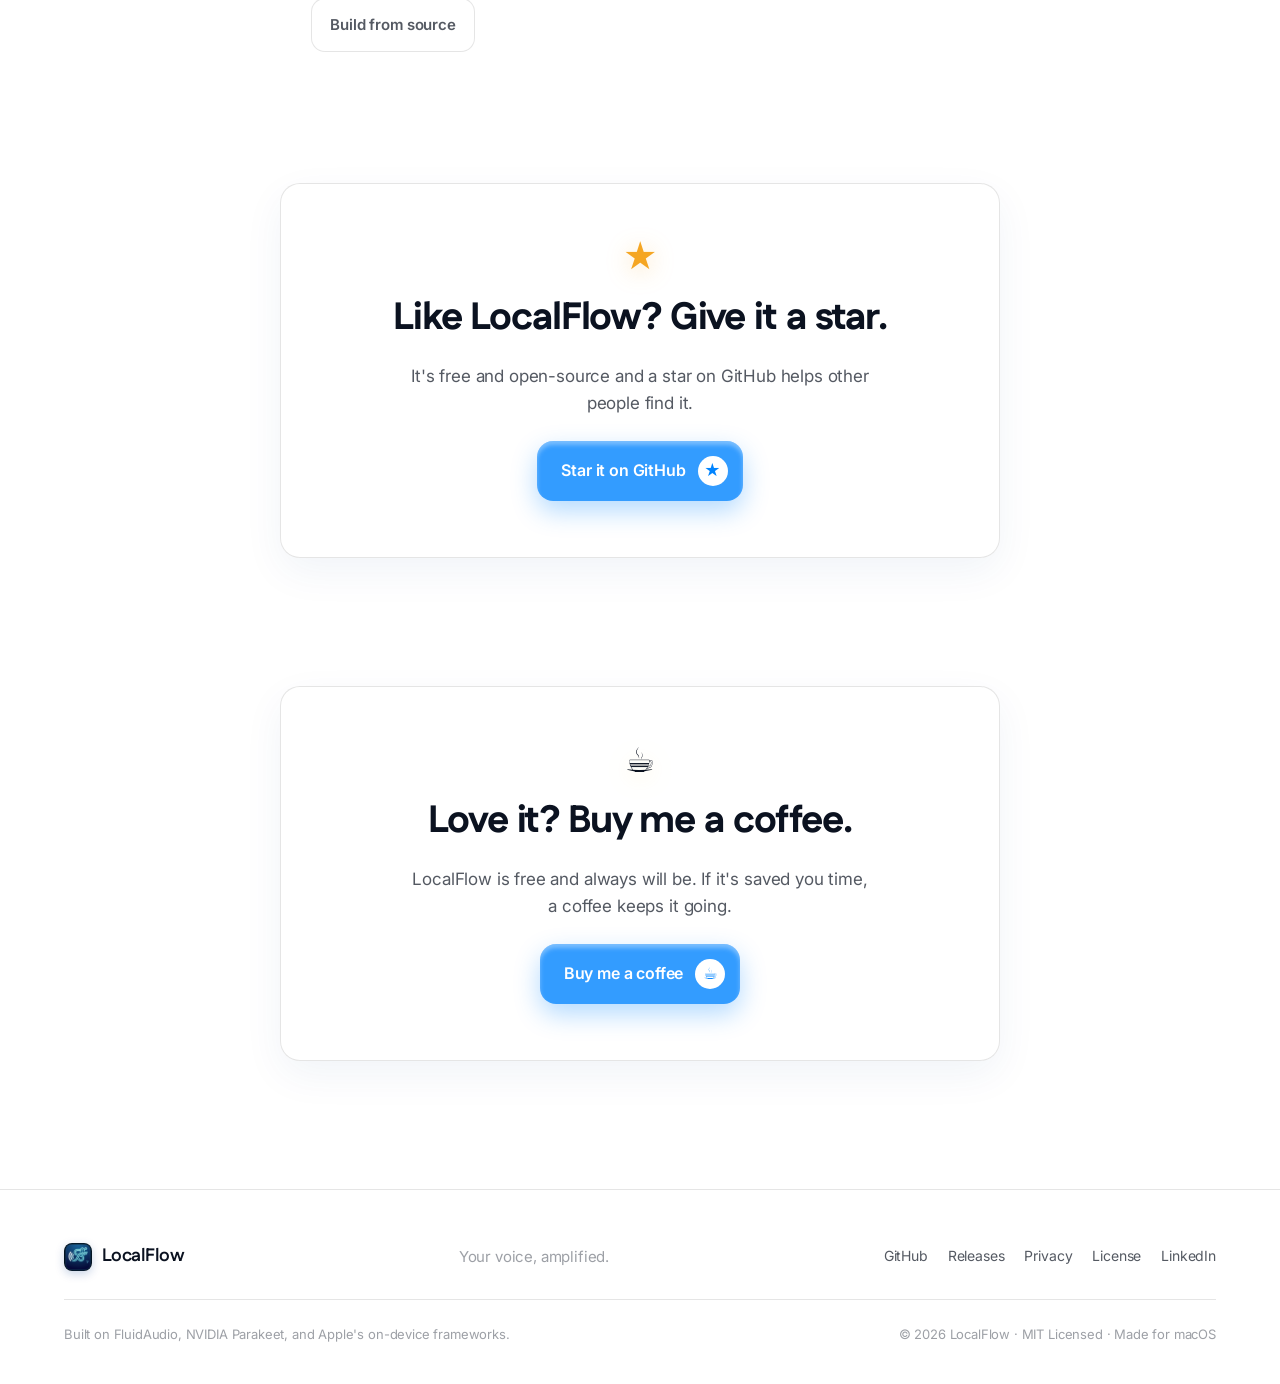
==== commit a3d1407f: "fix" ====
--- a/docs/index.html
+++ b/docs/index.html
@@ -304,6 +304,19 @@
                 </a>
             </div>
         </section>
+
+        <!-- ===================== COFFEE CTA ===================== -->
+        <section class="coffeecta">
+            <div class="glass-card coffee-card">
+                <span class="coffee-ic" aria-hidden="true">☕</span>
+                <h2>Love it? Buy me a coffee.</h2>
+                <p>LocalFlow is free and always will be. If it's saved you time, a coffee keeps it going.</p>
+                <a class="cta-primary" href="https://buymeacoffee.com/saitejaboddapati" target="_blank" rel="noopener">
+                    Buy me a coffee
+                    <span class="cta-arrow" aria-hidden="true">☕</span>
+                </a>
+            </div>
+        </section>
     </main>
 
     <!-- ===================== FOOTER ===================== -->
--- a/docs/styles.css
+++ b/docs/styles.css
@@ -78,18 +78,6 @@
 .nav-links a { font-size: 14px; font-weight: 500; color: var(--ink-70); padding: 9px 15px; border-radius: 10px; transition: color 0.2s, background 0.2s; }
 .nav-links a:hover { color: var(--ink); background: rgba(255,255,255,0.45); }
 .nav-actions { display: inline-flex; align-items: center; gap: 10px; }
-.nav-star {
-  display: inline-flex; align-items: center; gap: 6px;
-  font-size: 14px; font-weight: 600; color: var(--ink);
-  background: var(--glass-strong);
-  border: 1px solid var(--stroke);
-  box-shadow: var(--hi);
-  padding: 9px 15px; border-radius: 12px;
-  -webkit-backdrop-filter: blur(20px); backdrop-filter: blur(20px);
-  transition: transform 0.2s var(--ease), box-shadow 0.2s;
-}
-.nav-star:hover { transform: translateY(-1px); box-shadow: var(--hi), 0 6px 16px rgba(245,166,35,0.22); }
-.nav-star-ic { color: #f5a623; font-size: 15px; line-height: 1; }
 .nav-signup {
   display: inline-flex; align-items: center; gap: 8px;
   font-size: 14px; font-weight: 600; color: #fff;
@@ -254,6 +242,14 @@
 .star-card p { color: var(--ink-70); font-size: clamp(14px, 1.5vw, 17px); max-width: 460px; }
 .star-card .cta-primary { margin-top: 10px; }
 
+/* coffee cta */
+.coffeecta { padding-top: 0; }
+.coffee-card { max-width: 720px; margin: 0 auto; padding: clamp(36px, 5vw, 56px); text-align: center; display: flex; flex-direction: column; align-items: center; gap: 14px; }
+.coffee-ic { font-size: 34px; line-height: 1; filter: drop-shadow(0 4px 12px rgba(255,221,87,0.35)); }
+.coffee-card h2 { font-family: 'Fustat', 'Inter', sans-serif; font-size: clamp(24px, 3.2vw, 38px); font-weight: 800; letter-spacing: -0.03em; }
+.coffee-card p { color: var(--ink-70); font-size: clamp(14px, 1.5vw, 17px); max-width: 460px; }
+.coffee-card .cta-primary { margin-top: 10px; }
+
 .req-card dt { color: var(--ink-40); font-size: 13px; text-transform: uppercase; letter-spacing: 0.06em; }
 .req-card dd { color: var(--ink); font-size: 14.5px; text-align: right; }
 
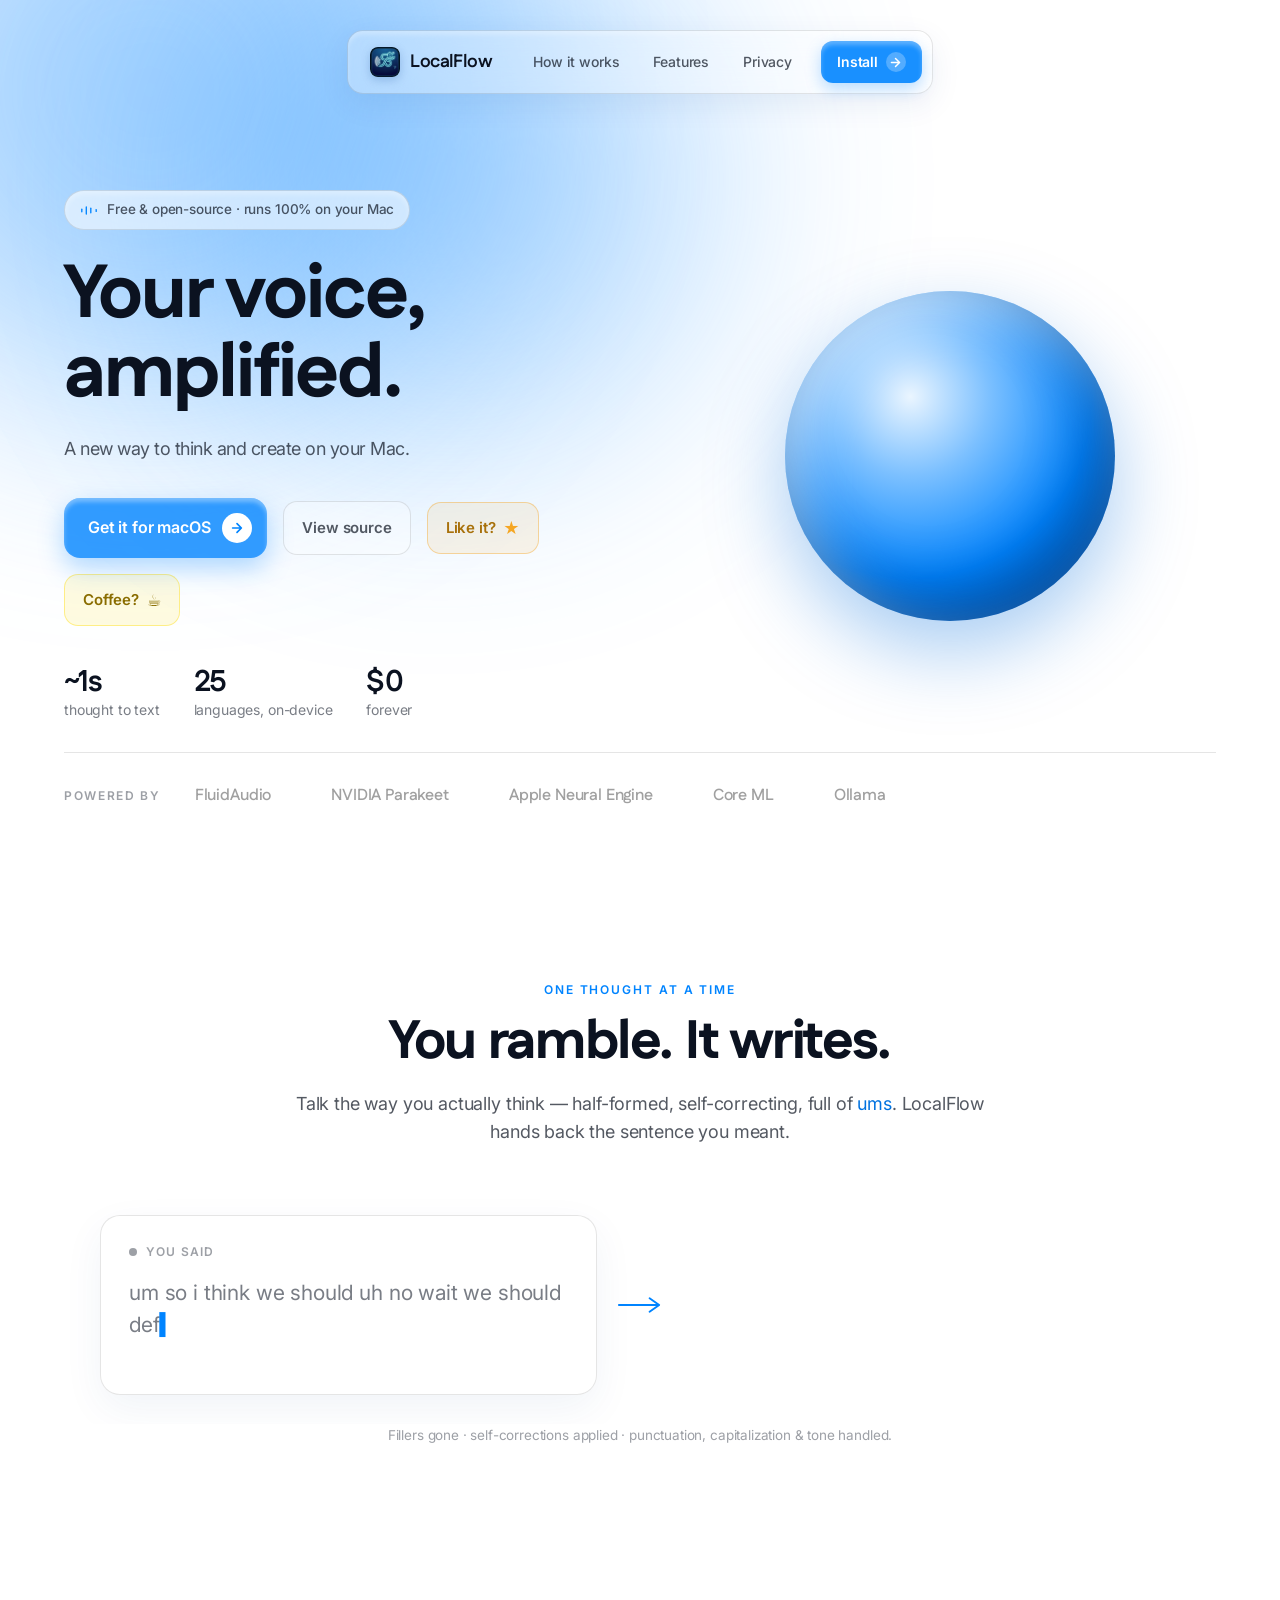
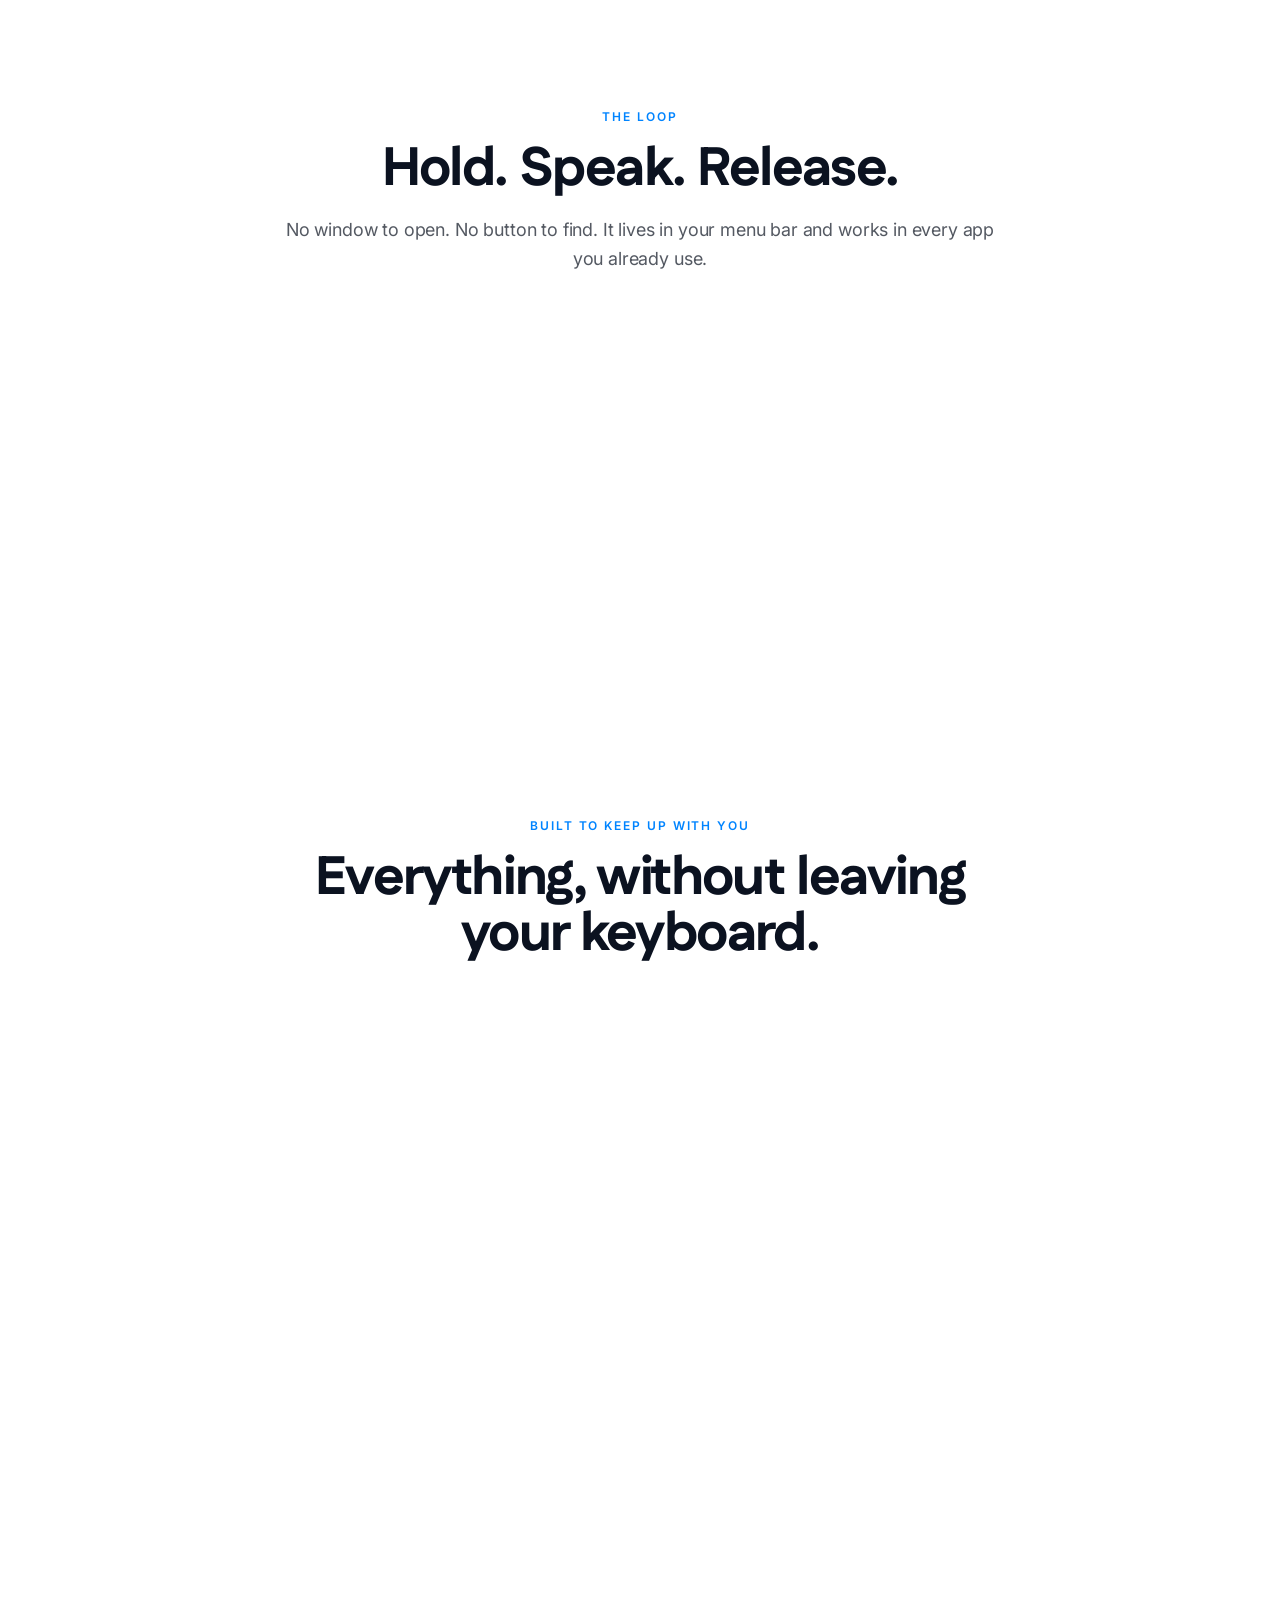
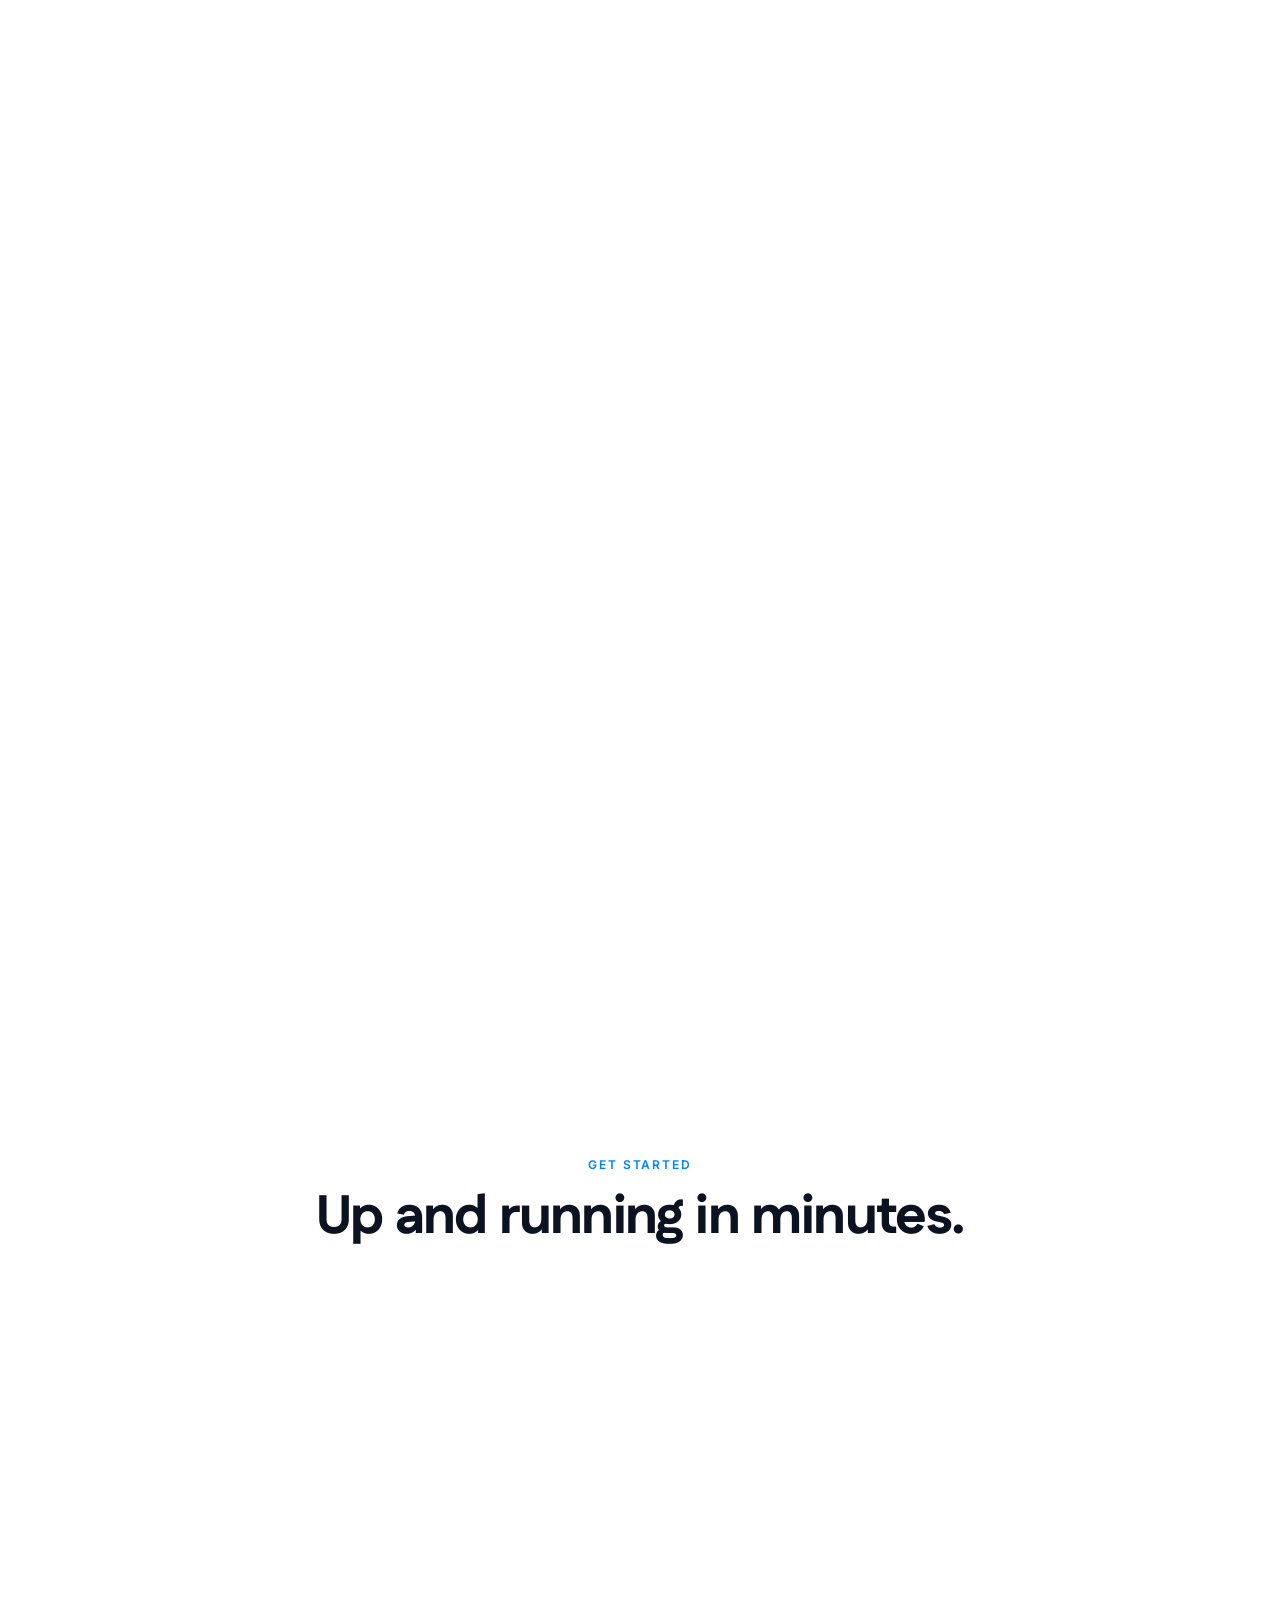
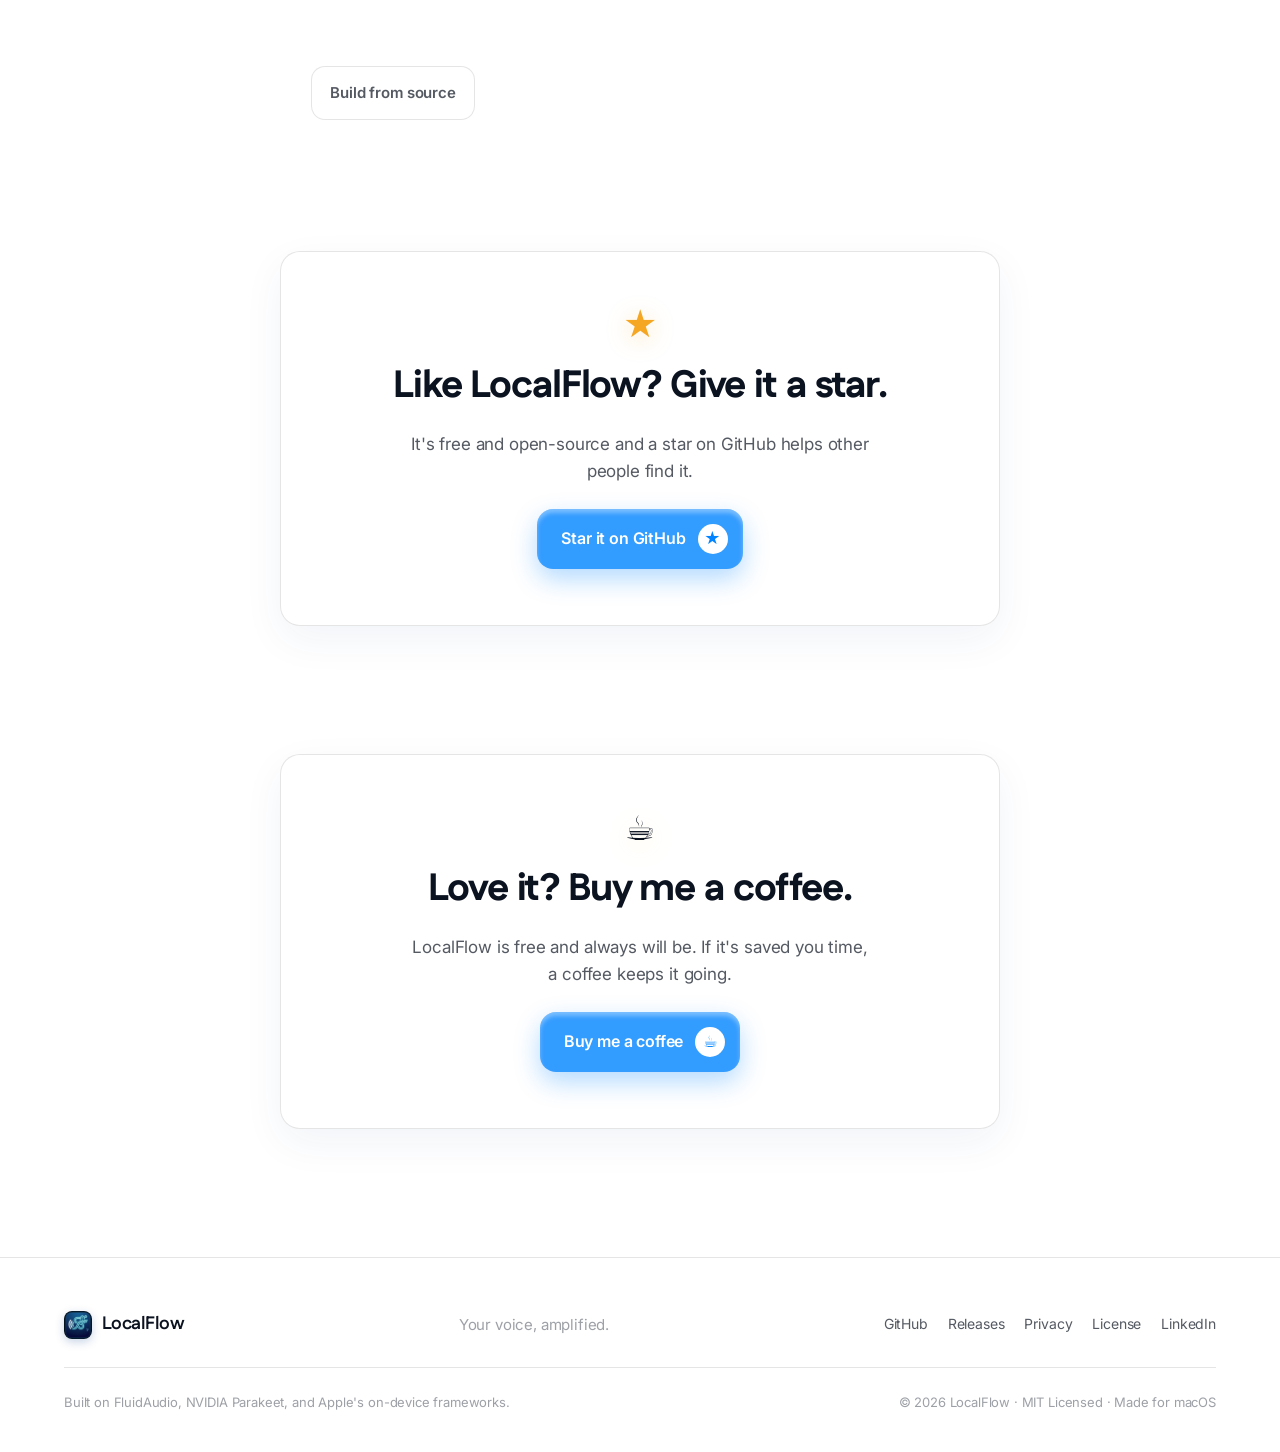
==== commit d7dd12be: "update" ====
--- a/docs/index.html
+++ b/docs/index.html
@@ -90,6 +90,9 @@
                     <a class="cta-ghost" href="https://github.com/saiteja05/localflow" target="_blank" rel="noopener">View source</a>
                     <a class="hero-star" href="https://github.com/saiteja05/localflow" target="_blank" rel="noopener" aria-label="Star LocalFlow on GitHub">
                         Like it? <span class="hero-star-ic" aria-hidden="true">★</span>
+                    </a>
+                    <a class="hero-coffee" href="https://buymeacoffee.com/saitejaboddapati" target="_blank" rel="noopener" aria-label="Buy LocalFlow a coffee">
+                        Coffee? <span class="hero-coffee-ic" aria-hidden="true">☕</span>
                     </a>
                 </div>
 
--- a/docs/styles.css
+++ b/docs/styles.css
@@ -125,6 +125,10 @@
 .hero-star:hover { background: rgba(245,166,35,0.18); transform: translateY(-1px); box-shadow: 0 6px 16px rgba(245,166,35,0.22); }
 .hero-star:hover .hero-star-ic { transform: scale(1.15) rotate(-8deg); }
 .hero-star-ic { color: #f5a623; font-size: 16px; line-height: 1; transition: transform 0.2s var(--ease); }
+.hero-coffee { display: inline-flex; align-items: center; gap: 8px; font-size: 15px; font-weight: 600; color: #8a6d00; padding: 13px 18px; border-radius: 14px; border: 1px solid rgba(255,221,0,0.4); background: rgba(255,221,0,0.12); transition: background 0.2s, transform 0.2s var(--ease), box-shadow 0.2s; }
+.hero-coffee:hover { background: rgba(255,221,0,0.2); transform: translateY(-1px); box-shadow: 0 6px 16px rgba(255,221,0,0.25); }
+.hero-coffee:hover .hero-coffee-ic { transform: scale(1.15) rotate(-8deg); }
+.hero-coffee-ic { font-size: 16px; line-height: 1; transition: transform 0.2s var(--ease); }
 
 .hero-facts { list-style: none; display: flex; gap: 34px; margin-top: 40px; flex-wrap: wrap; }
 .hero-facts li { font-size: 14px; color: var(--ink-55); }
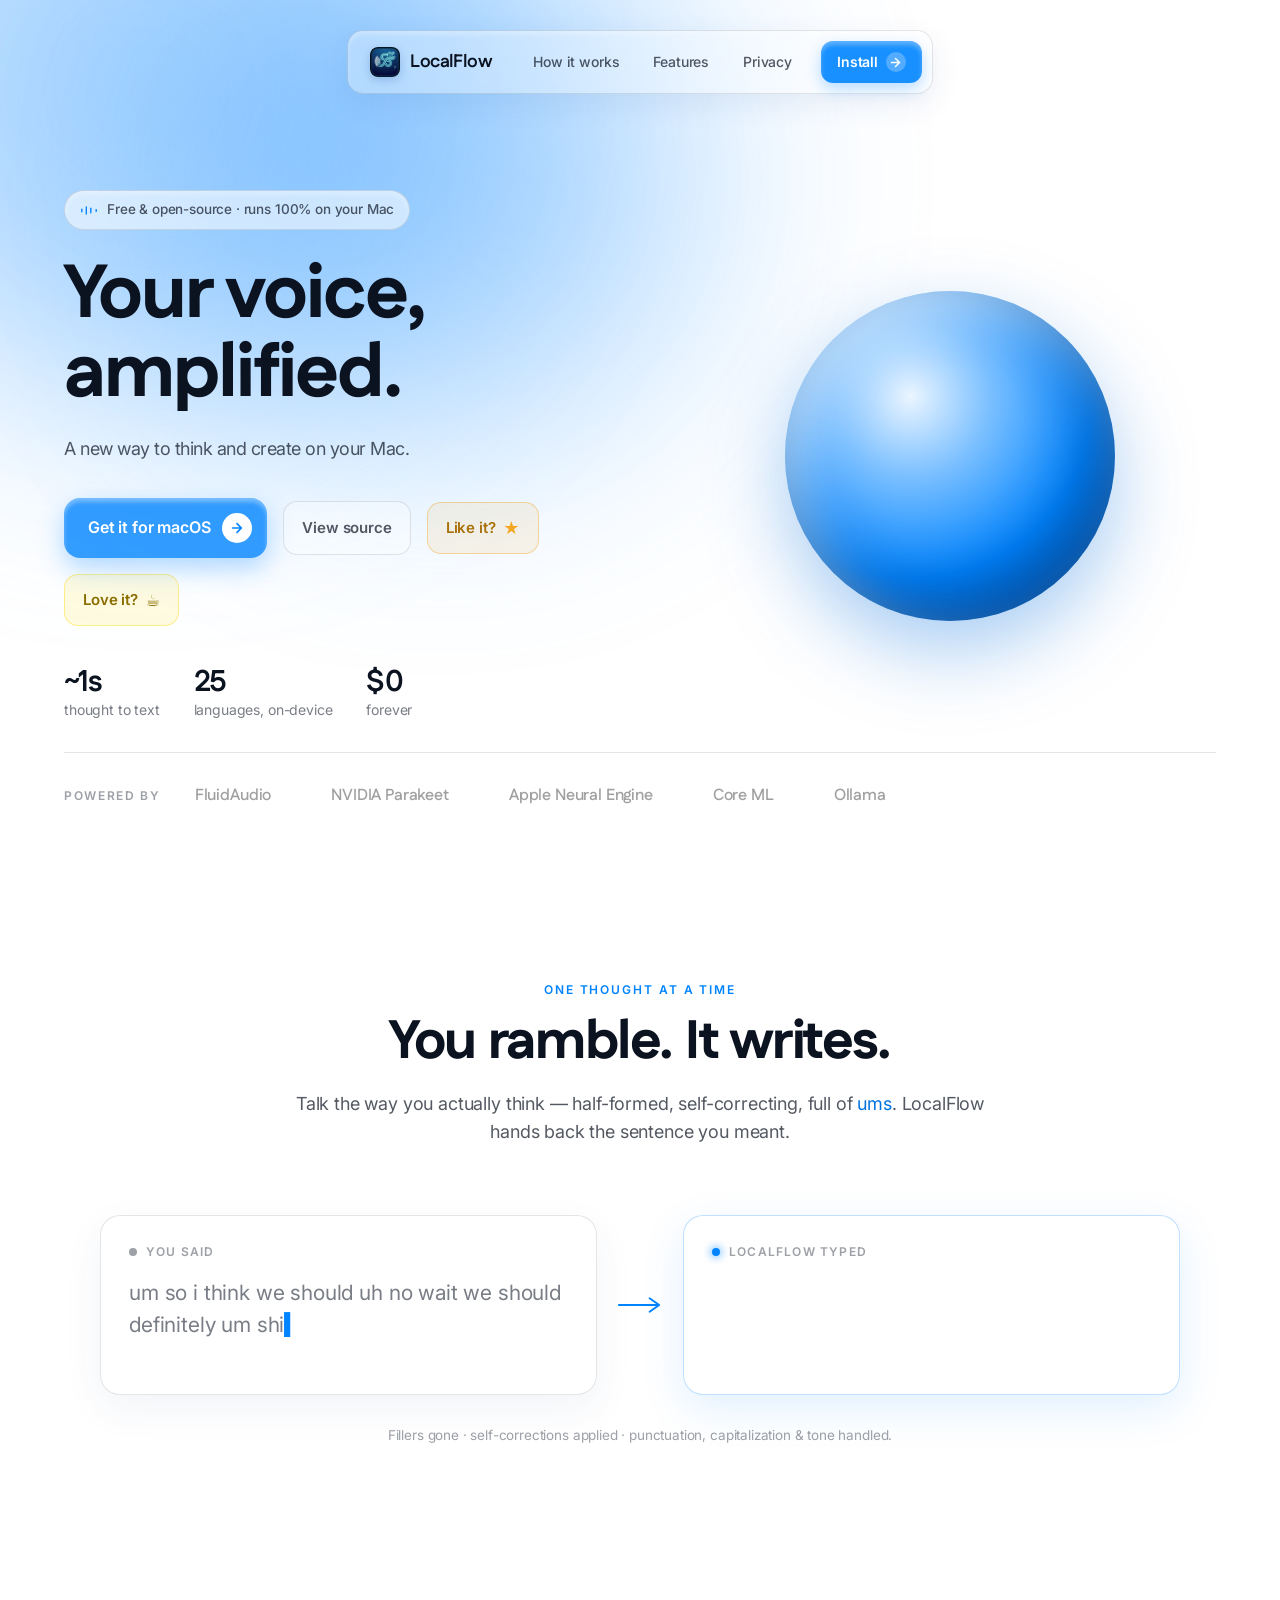
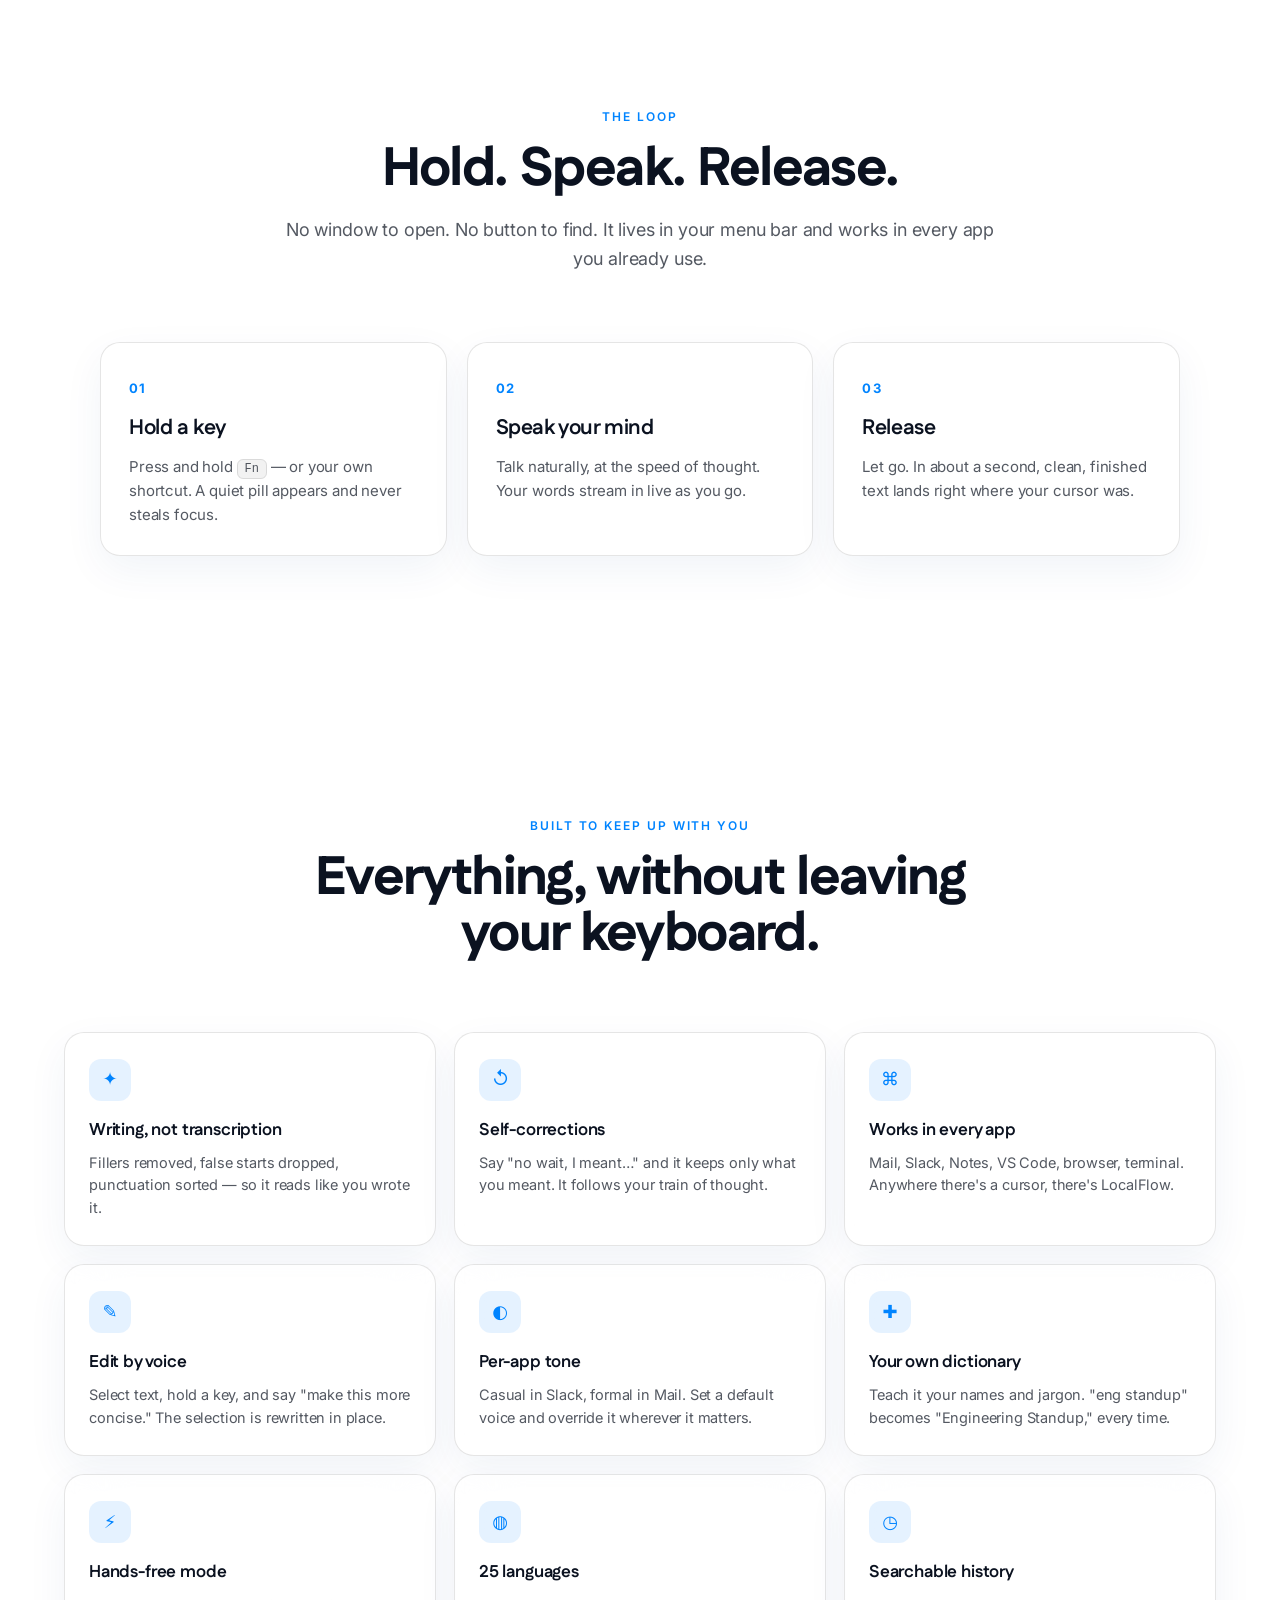
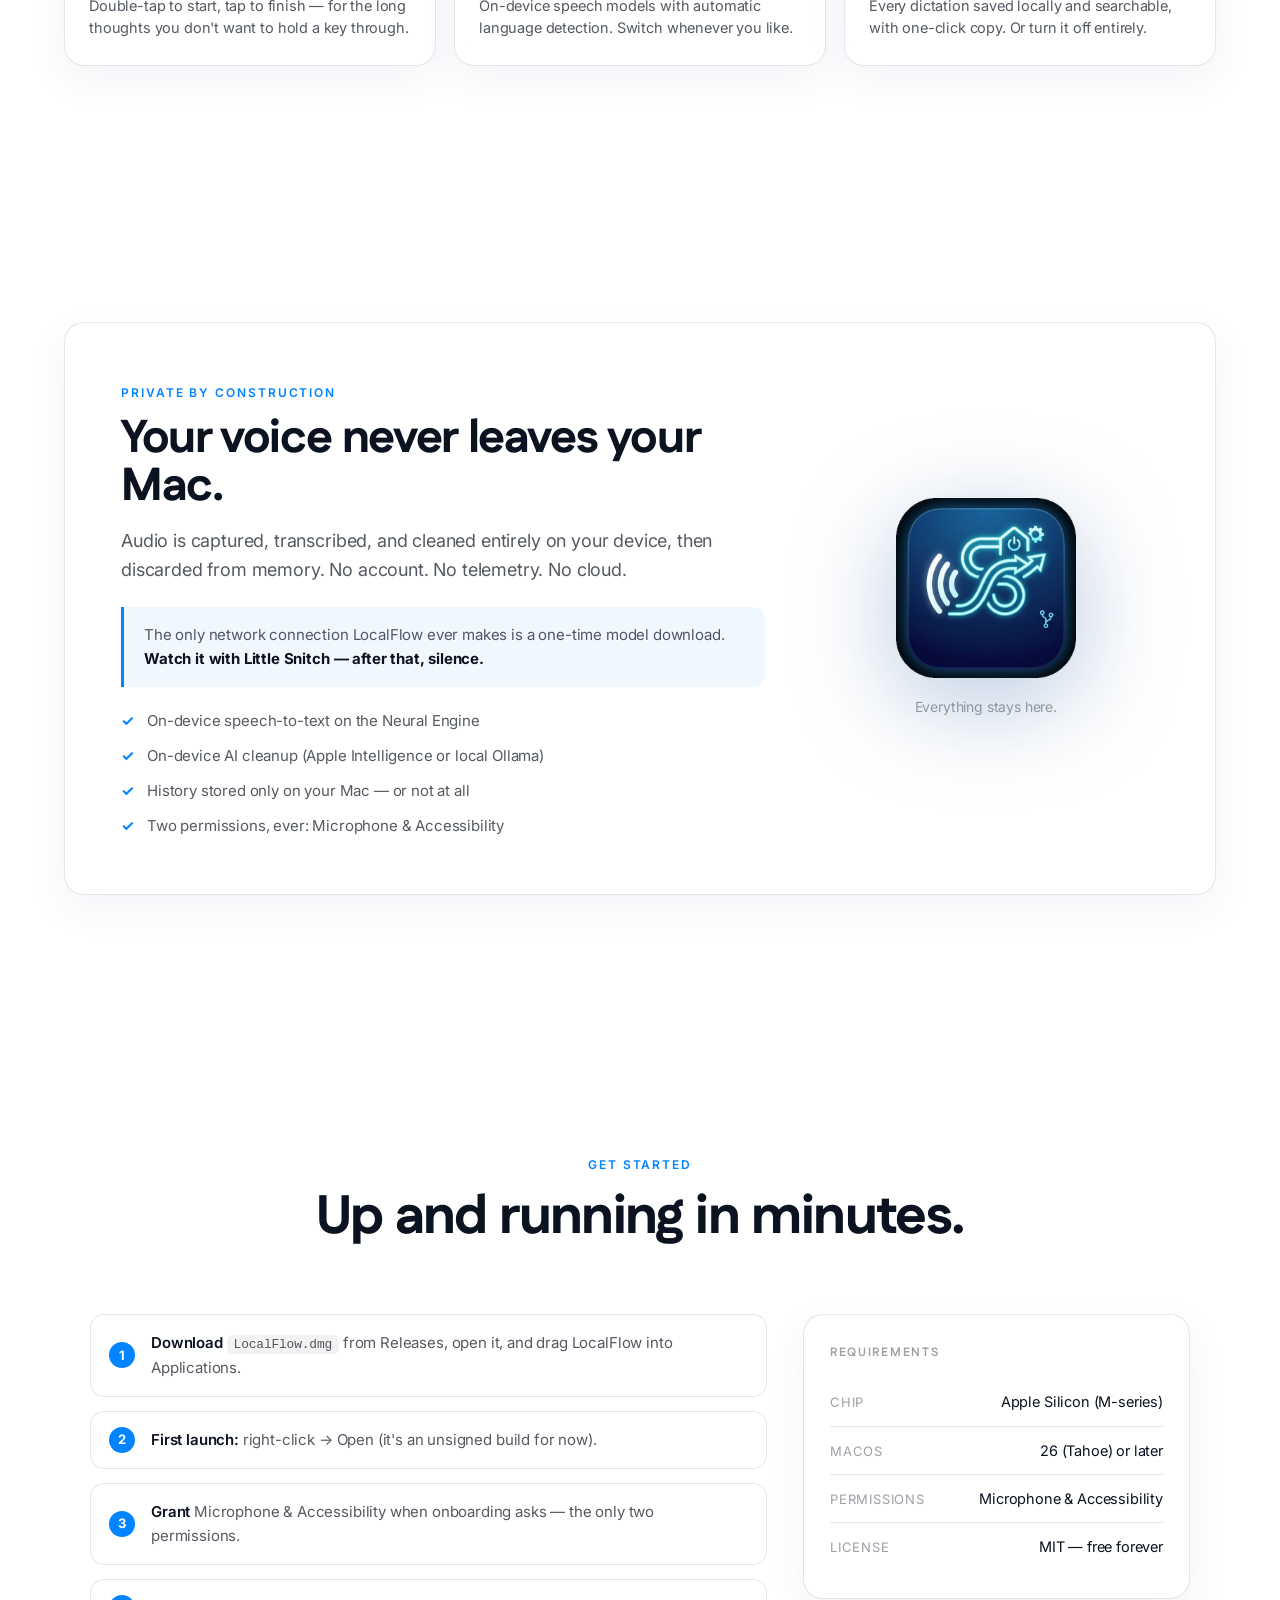
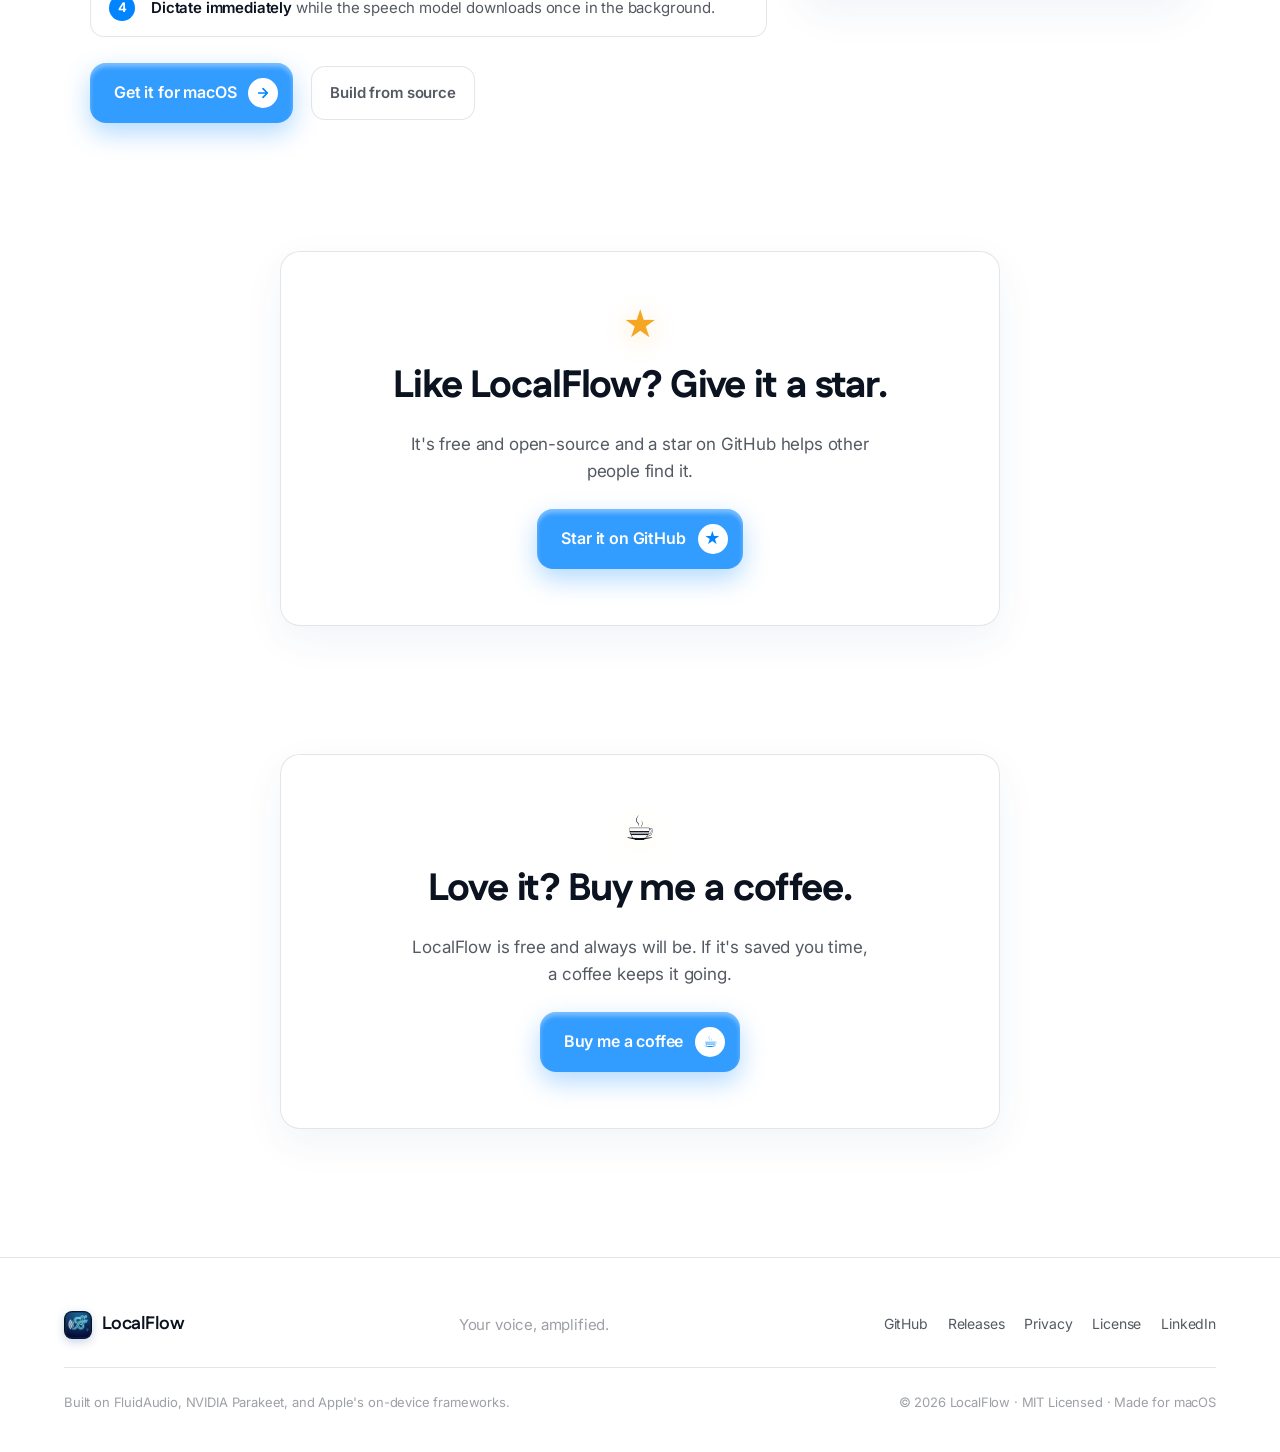
==== commit f950f09d: "Update index.html" ====
--- a/docs/index.html
+++ b/docs/index.html
@@ -92,7 +92,7 @@
                         Like it? <span class="hero-star-ic" aria-hidden="true">★</span>
                     </a>
                     <a class="hero-coffee" href="https://buymeacoffee.com/saitejaboddapati" target="_blank" rel="noopener" aria-label="Buy LocalFlow a coffee">
-                        Coffee? <span class="hero-coffee-ic" aria-hidden="true">☕</span>
+                     Love it? <span class="hero-coffee-ic" aria-hidden="true">☕</span>
                     </a>
                 </div>
 
